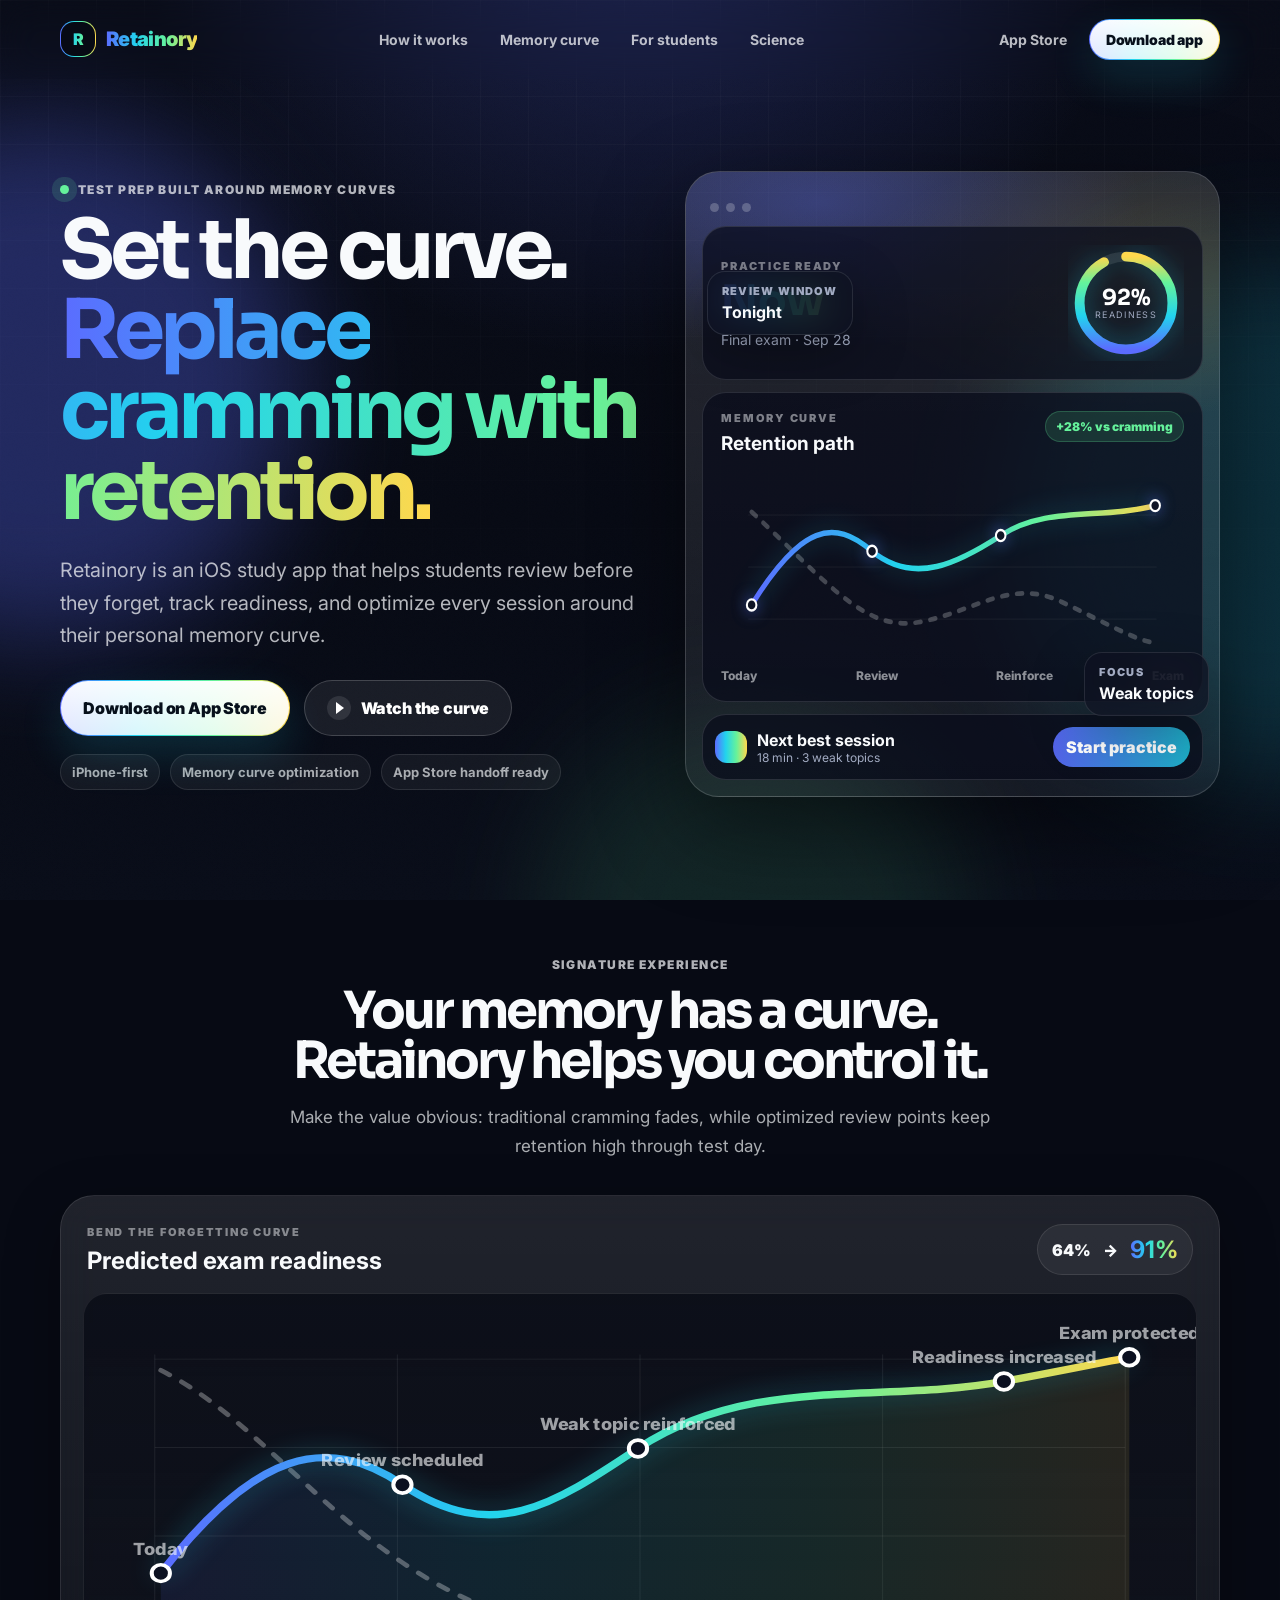
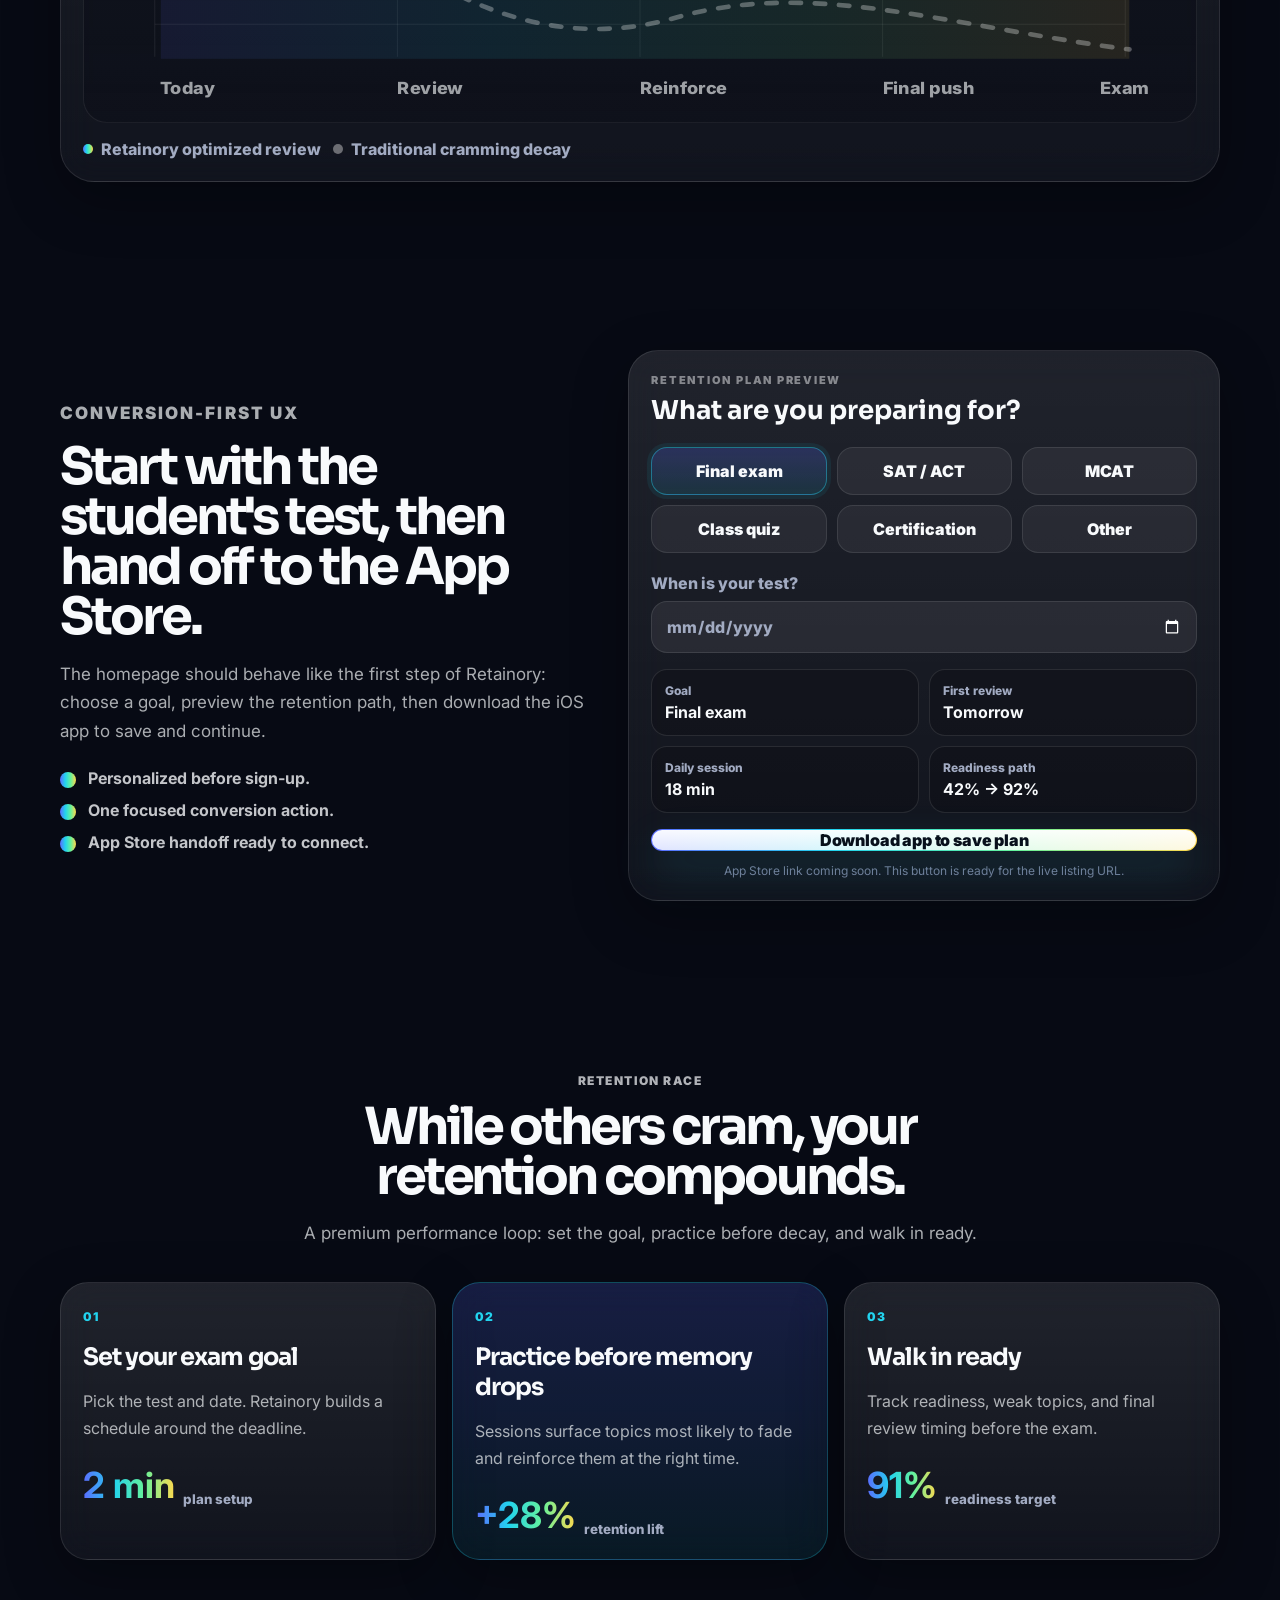
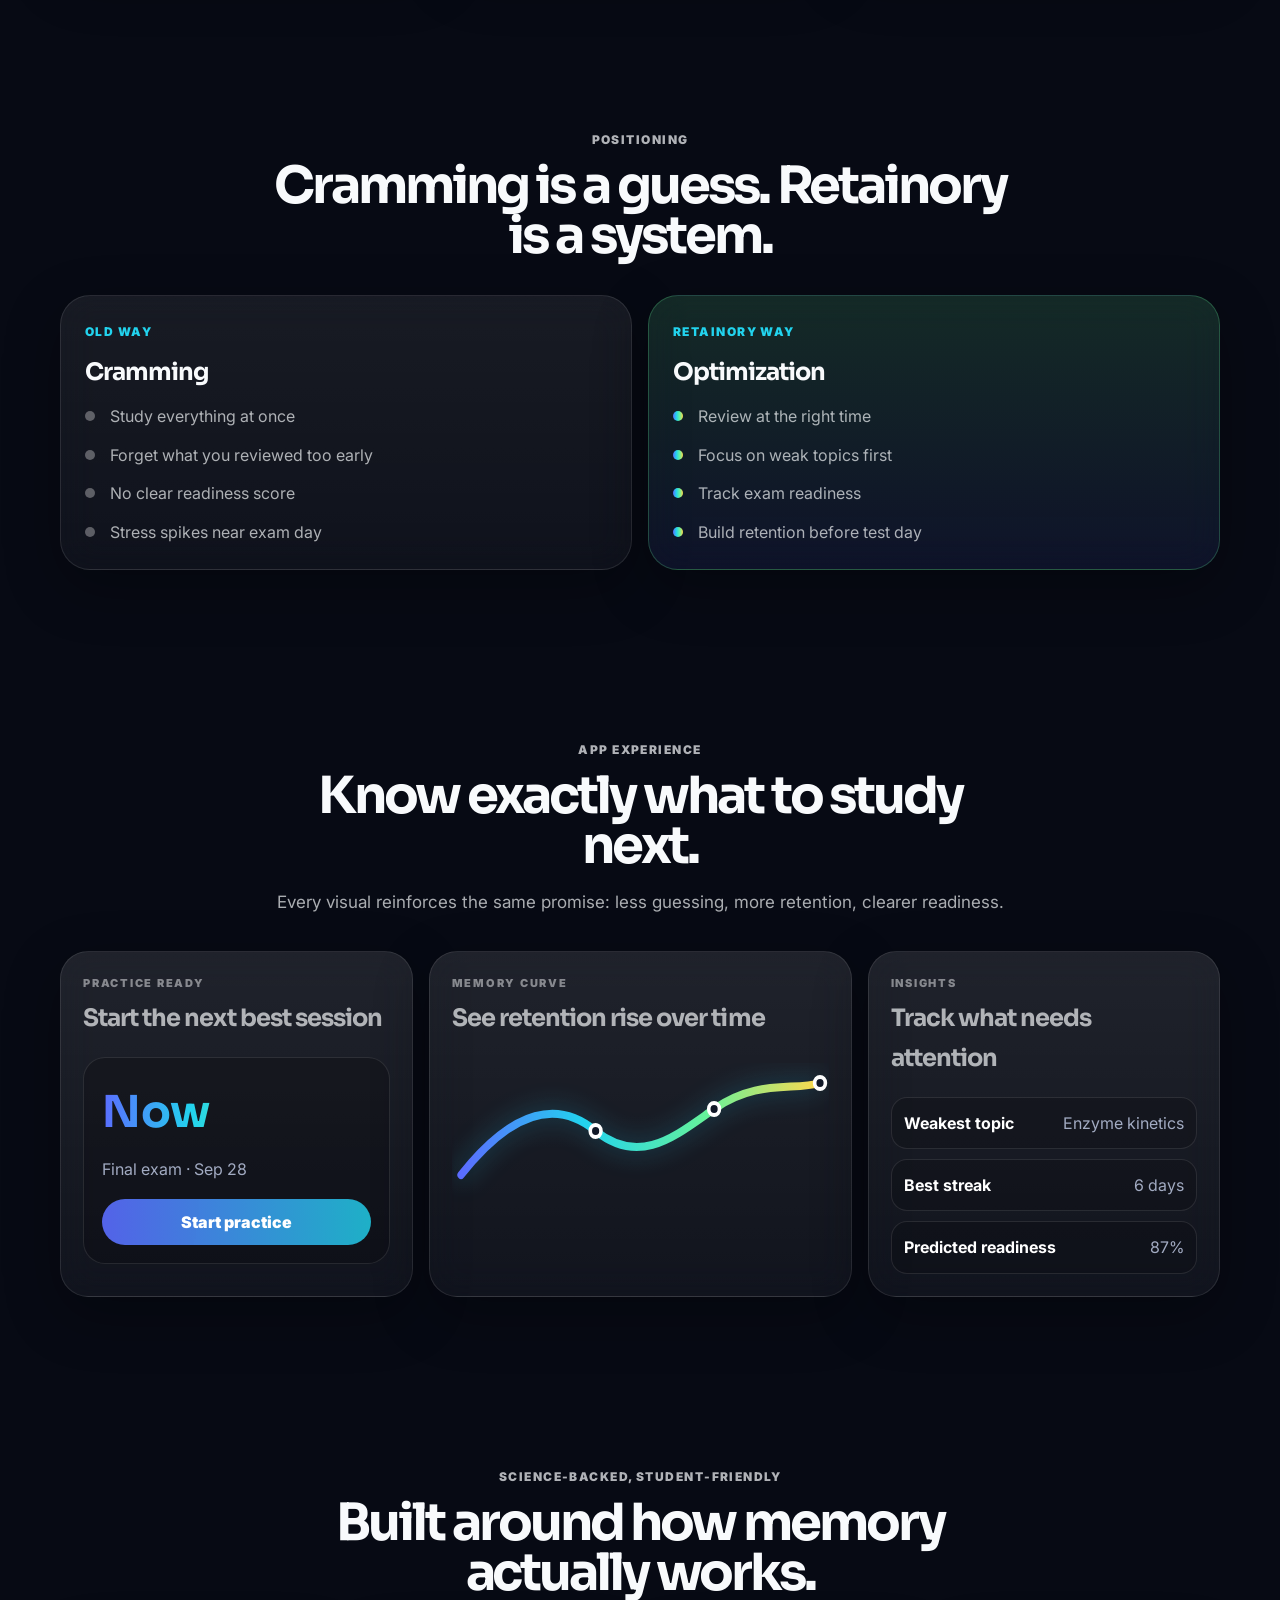
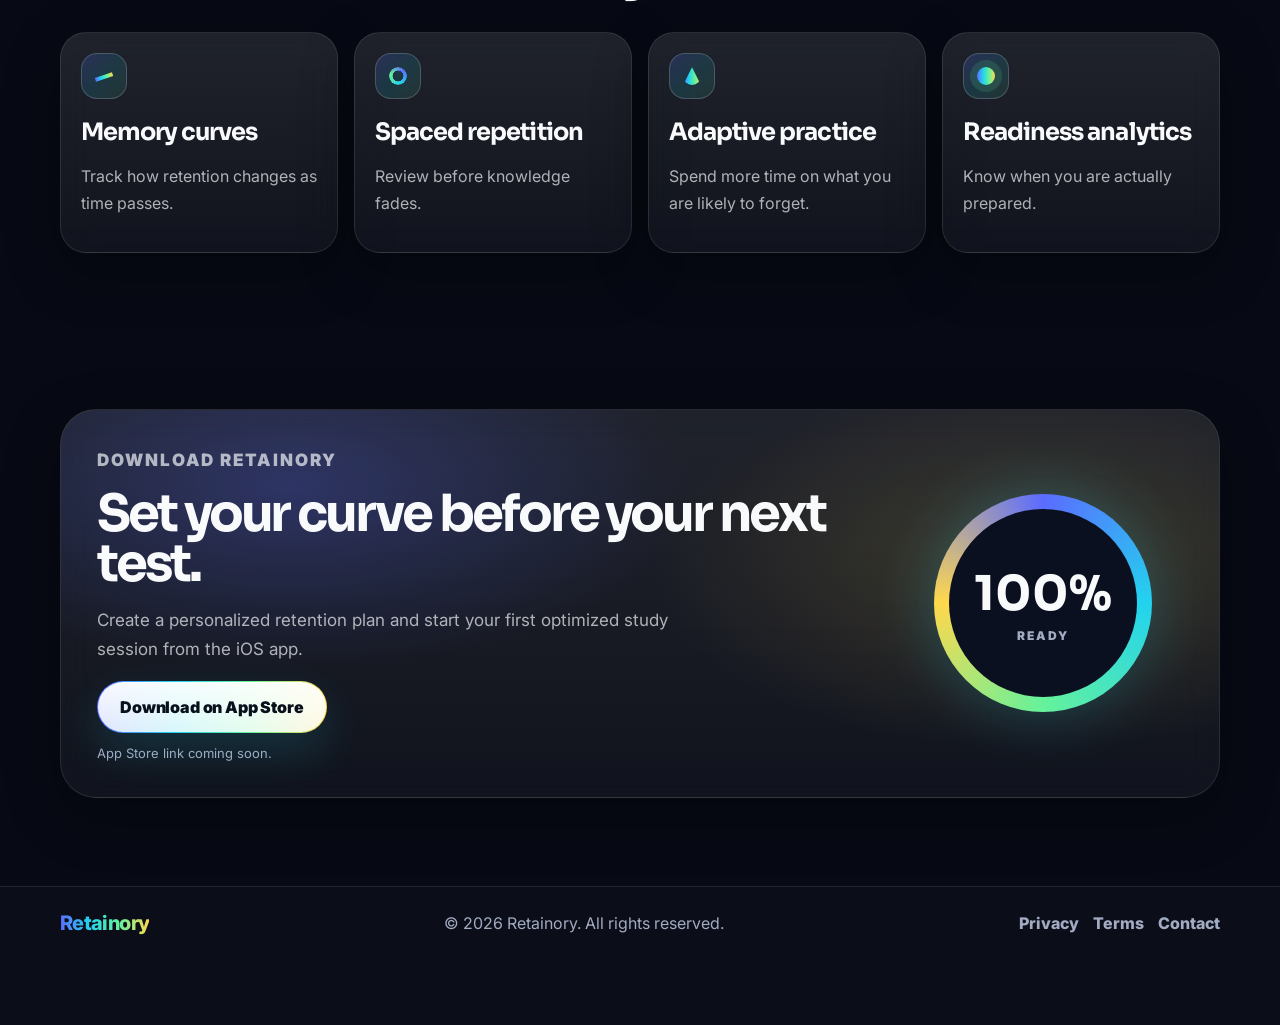
==== index.html @ 9d80f51f "Cache bust assets and polish App Store placeholder copy" ====
<!doctype html>
<html lang="en">
<head>
  <meta charset="utf-8" />
  <meta name="viewport" content="width=device-width, initial-scale=1" />
  <meta name="theme-color" content="#070A14" />
  <title>Retainory — Test Prep Built Around Memory Retention</title>
  <meta name="description" content="Retainory is an iOS study app that replaces cramming with adaptive test prep built around memory curves, retention, and readiness." />
  <link rel="preconnect" href="https://fonts.googleapis.com">
  <link rel="preconnect" href="https://fonts.gstatic.com" crossorigin>
  <link href="https://fonts.googleapis.com/css2?family=Inter:wght@400;500;600;700;800;900&family=Sora:wght@600;700;800&display=swap" rel="stylesheet">
  <link rel="icon" href="assets/favicon.png" />
  <link rel="stylesheet" href="styles.css?v=20260619-2" />
</head>
<body>
  <a class="skip-link" href="#main">Skip to content</a>
  <div class="site-bg" aria-hidden="true"><div class="site-bg__grid"></div><div class="orb orb--a"></div><div class="orb orb--b"></div><div class="orb orb--c"></div><div class="noise"></div></div>

  <header class="header" data-header>
    <div class="container header__inner">
      <a class="brand" href="#top" aria-label="Retainory home"><span class="brand__mark" aria-hidden="true">R</span><span>Retainory</span></a>
      <nav class="nav" aria-label="Primary navigation"><a href="#how">How it works</a><a href="#memory-curve">Memory curve</a><a href="#students">For students</a><a href="#science">Science</a></nav>
      <div class="header__actions"><a class="nav-store js-app-store-link" href="APP_STORE_LINK_PLACEHOLDER">App Store</a><a class="btn btn--small btn--primary js-app-store-link" href="APP_STORE_LINK_PLACEHOLDER">Download app</a><button class="nav-toggle" type="button" aria-label="Open menu" aria-expanded="false" data-nav-toggle><span></span><span></span><span></span></button></div>
    </div>
    <div class="mobile-menu" hidden data-mobile-menu><div class="container mobile-menu__inner"><a href="#how">How it works</a><a href="#memory-curve">Memory curve</a><a href="#students">For students</a><a href="#science">Science</a><a class="btn btn--primary btn--full js-app-store-link" href="APP_STORE_LINK_PLACEHOLDER">Download on App Store</a></div></div>
  </header>

  <main id="main">
    <section class="hero" id="top">
      <div class="container hero__grid">
        <div class="hero__copy reveal">
          <p class="eyebrow"><span></span> Test prep built around memory curves</p>
          <h1>Set the curve.<br><span>Replace cramming with retention.</span></h1>
          <p class="hero__subtitle">Retainory is an iOS study app that helps students review before they forget, track readiness, and optimize every session around their personal memory curve.</p>
          <div class="hero__actions"><a class="btn btn--large btn--primary js-app-store-link" href="APP_STORE_LINK_PLACEHOLDER">Download on App Store</a><a class="btn btn--large btn--secondary" href="#memory-curve"><span class="play" aria-hidden="true"></span>Watch the curve</a></div>
          <div class="hero__trust"><span>iPhone-first</span><span>Memory curve optimization</span><span>App Store handoff ready</span></div>
        </div>

        <div class="hero__visual reveal" aria-label="Retainory app dashboard preview">
          <div class="dashboard" data-tilt-card>
            <div class="dashboard__top"><span></span><span></span><span></span></div>
            <div class="practice-card">
              <div><p class="ui-label">Practice ready</p><strong>Now</strong><small>Final exam · Sep 28</small></div>
              <div class="readiness-ring" style="--score:92"><svg viewBox="0 0 120 120" aria-hidden="true"><circle class="ring-bg" cx="60" cy="60" r="48"></circle><circle class="ring-value" cx="60" cy="60" r="48"></circle></svg><div><strong>92%</strong><span>readiness</span></div></div>
            </div>
            <div class="memory-card">
              <div class="card-head"><div><p class="ui-label">Memory curve</p><strong>Retention path</strong></div><span class="metric">+28% vs cramming</span></div>
              <svg class="mini-curve" viewBox="0 0 680 260" aria-hidden="true" preserveAspectRatio="none"><defs><linearGradient id="miniGradient" x1="0" y1="0" x2="1" y2="0"><stop stop-color="#5B6CFF"/><stop offset=".36" stop-color="#22D3EE"/><stop offset=".72" stop-color="#65F29B"/><stop offset="1" stop-color="#FFD84D"/></linearGradient></defs><path class="grid-line" d="M40 66H640M40 132H640M40 198H640"></path><path class="ghost-line" d="M45 62 C155 150 210 214 290 202 C370 190 425 145 500 176 C560 200 610 226 638 228"></path><path class="active-line" d="M45 180 C118 78 166 70 222 112 C284 156 350 126 411 92 C478 54 558 72 638 54"></path><g class="curve-dots"><circle cx="45" cy="180" r="7"></circle><circle cx="222" cy="112" r="7"></circle><circle cx="411" cy="92" r="7"></circle><circle cx="638" cy="54" r="7"></circle></g></svg>
              <div class="timeline"><span>Today</span><span>Review</span><span>Reinforce</span><span>Exam</span></div>
            </div>
            <div class="dashboard__bottom"><div class="next-session"><i></i><div><strong>Next best session</strong><span>18 min · 3 weak topics</span></div></div><a class="mock-cta js-app-store-link" href="APP_STORE_LINK_PLACEHOLDER">Start practice</a></div>
          </div>
          <div class="float-stat float-stat--a"><span>Review window</span><strong>Tonight</strong></div><div class="float-stat float-stat--b"><span>Focus</span><strong>Weak topics</strong></div>
        </div>
      </div>
    </section>

    <section class="section curve-lab" id="memory-curve">
      <div class="container">
        <div class="section-heading reveal"><p class="kicker">Signature experience</p><h2>Your memory has a curve. Retainory helps you control it.</h2><p>Make the value obvious: traditional cramming fades, while optimized review points keep retention high through test day.</p></div>
        <div class="curve-stage reveal" data-curve-stage>
          <div class="curve-stage__top"><div><p class="ui-label">Bend the forgetting curve</p><strong>Predicted exam readiness</strong></div><div class="curve-score"><span>64%</span><span>→</span><strong>91%</strong></div></div>
          <svg class="curve-visual" viewBox="0 0 1100 460" role="img" aria-label="Memory curve comparison" preserveAspectRatio="none"><defs><linearGradient id="curveGradient" x1="0" y1="0" x2="1" y2="0"><stop stop-color="#5B6CFF"/><stop offset=".34" stop-color="#22D3EE"/><stop offset=".68" stop-color="#65F29B"/><stop offset="1" stop-color="#FFD84D"/></linearGradient></defs><g class="curve-grid"><path d="M70 70H1030M70 165H1030M70 260H1030M70 355H1030"></path><path d="M70 65V390M310 65V390M550 65V390M790 65V390M1030 65V390"></path></g><path class="curve-fill" d="M76 300 C170 168 240 150 315 205 C405 270 465 226 548 166 C660 86 790 118 910 94 C970 82 1015 72 1034 68 L1034 392 L76 392 Z"></path><path class="curve-line curve-line--cram" d="M76 82 C160 128 222 220 310 285 C410 360 500 374 585 348 C720 306 850 356 1034 382"></path><path class="curve-line curve-line--retainory" d="M76 300 C170 168 240 150 315 205 C405 270 465 226 548 166 C660 86 790 118 910 94 C970 82 1015 72 1034 68"></path><g class="curve-points"><g><circle cx="76" cy="300" r="9"></circle><text x="76" y="280">Today</text></g><g><circle cx="315" cy="205" r="9"></circle><text x="315" y="185">Review scheduled</text></g><g><circle cx="548" cy="166" r="9"></circle><text x="548" y="146">Weak topic reinforced</text></g><g><circle cx="910" cy="94" r="9"></circle><text x="910" y="74">Readiness increased</text></g><g><circle cx="1034" cy="68" r="9"></circle><text x="1034" y="48">Exam protected</text></g></g><g class="curve-axis"><text x="75" y="430">Today</text><text x="310" y="430">Review</text><text x="550" y="430">Reinforce</text><text x="790" y="430">Final push</text><text x="1005" y="430">Exam</text></g></svg>
          <div class="curve-legend"><span><i class="legend-dot legend-dot--active"></i> Retainory optimized review</span><span><i class="legend-dot legend-dot--muted"></i> Traditional cramming decay</span></div>
        </div>
      </div>
    </section>

    <section class="section plan-builder" id="how">
      <div class="container plan-grid">
        <div class="plan-copy reveal"><p class="kicker">Conversion-first UX</p><h2>Start with the student's test, then hand off to the App Store.</h2><p>The homepage should behave like the first step of Retainory: choose a goal, preview the retention path, then download the iOS app to save and continue.</p><ul class="check-list"><li>Personalized before sign-up.</li><li>One focused conversion action.</li><li>App Store handoff ready to connect.</li></ul></div>
        <form class="selector-card reveal" data-plan-form><div class="selector-card__header"><p class="ui-label">Retention plan preview</p><strong>What are you preparing for?</strong></div><div class="goal-grid" role="radiogroup" aria-label="Study goal"><button type="button" class="goal-chip is-active" data-goal="Final exam">Final exam</button><button type="button" class="goal-chip" data-goal="SAT / ACT">SAT / ACT</button><button type="button" class="goal-chip" data-goal="MCAT">MCAT</button><button type="button" class="goal-chip" data-goal="Class quiz">Class quiz</button><button type="button" class="goal-chip" data-goal="Certification">Certification</button><button type="button" class="goal-chip" data-goal="Other test">Other</button></div><label class="date-field" for="exam-date"><span>When is your test?</span><input id="exam-date" name="exam-date" type="date" /></label><div class="plan-output" aria-live="polite" data-plan-output></div><a class="btn btn--primary btn--full js-app-store-link" href="APP_STORE_LINK_PLACEHOLDER">Download app to save plan</a><p class="fineprint">App Store link coming soon. This button is ready for the live listing URL.</p></form>
      </div>
    </section>

    <section class="section race" id="students"><div class="container"><div class="section-heading reveal"><p class="kicker">Retention race</p><h2>While others cram, your retention compounds.</h2><p>A premium performance loop: set the goal, practice before decay, and walk in ready.</p></div><div class="race-grid"><article class="race-card reveal"><span>01</span><h3>Set your exam goal</h3><p>Pick the test and date. Retainory builds a schedule around the deadline.</p><div><strong>2 min</strong><small>plan setup</small></div></article><article class="race-card race-card--featured reveal"><span>02</span><h3>Practice before memory drops</h3><p>Sessions surface topics most likely to fade and reinforce them at the right time.</p><div><strong>+28%</strong><small>retention lift</small></div></article><article class="race-card reveal"><span>03</span><h3>Walk in ready</h3><p>Track readiness, weak topics, and final review timing before the exam.</p><div><strong>91%</strong><small>readiness target</small></div></article></div></div></section>

    <section class="section comparison"><div class="container"><div class="section-heading reveal"><p class="kicker">Positioning</p><h2>Cramming is a guess. Retainory is a system.</h2></div><div class="comparison-grid"><article class="compare-card compare-card--muted reveal"><span>Old way</span><h3>Cramming</h3><ul><li>Study everything at once</li><li>Forget what you reviewed too early</li><li>No clear readiness score</li><li>Stress spikes near exam day</li></ul></article><article class="compare-card compare-card--active reveal"><span>Retainory way</span><h3>Optimization</h3><ul><li>Review at the right time</li><li>Focus on weak topics first</li><li>Track exam readiness</li><li>Build retention before test day</li></ul></article></div></div></section>

    <section class="section product-preview"><div class="container"><div class="section-heading reveal"><p class="kicker">App experience</p><h2>Know exactly what to study next.</h2><p>Every visual reinforces the same promise: less guessing, more retention, clearer readiness.</p></div><div class="preview-grid"><article class="preview-card reveal"><p class="ui-label">Practice ready</p><h3>Start the next best session</h3><div class="preview-practice"><strong>Now</strong><span>Final exam · Sep 28</span><a class="mock-cta js-app-store-link" href="APP_STORE_LINK_PLACEHOLDER">Start practice</a></div></article><article class="preview-card preview-card--wide reveal"><p class="ui-label">Memory curve</p><h3>See retention rise over time</h3><svg class="preview-sparkline" viewBox="0 0 420 150" aria-hidden="true" preserveAspectRatio="none"><path d="M10 112 C70 44 120 38 160 68 C210 104 250 72 292 46 C340 16 380 28 410 20"></path><circle cx="160" cy="68" r="6"></circle><circle cx="292" cy="46" r="6"></circle><circle cx="410" cy="20" r="6"></circle></svg></article><article class="preview-card reveal"><p class="ui-label">Insights</p><h3>Track what needs attention</h3><div class="insight-list"><span><b>Weakest topic</b> Enzyme kinetics</span><span><b>Best streak</b> 6 days</span><span><b>Predicted readiness</b> 87%</span></div></article></div></div></section>

    <section class="section science" id="science"><div class="container"><div class="section-heading reveal"><p class="kicker">Science-backed, student-friendly</p><h2>Built around how memory actually works.</h2></div><div class="science-grid"><article class="science-card reveal"><i class="science-icon science-icon--curve"></i><h3>Memory curves</h3><p>Track how retention changes as time passes.</p></article><article class="science-card reveal"><i class="science-icon science-icon--repeat"></i><h3>Spaced repetition</h3><p>Review before knowledge fades.</p></article><article class="science-card reveal"><i class="science-icon science-icon--adaptive"></i><h3>Adaptive practice</h3><p>Spend more time on what you are likely to forget.</p></article><article class="science-card reveal"><i class="science-icon science-icon--ready"></i><h3>Readiness analytics</h3><p>Know when you are actually prepared.</p></article></div></div></section>

    <section class="final-cta" id="download"><div class="container"><div class="final-panel reveal"><div><p class="kicker">Download Retainory</p><h2>Set your curve before your next test.</h2><p>Create a personalized retention plan and start your first optimized study session from the iOS app.</p><a class="btn btn--large btn--primary js-app-store-link" href="APP_STORE_LINK_PLACEHOLDER">Download on App Store</a><span class="final-note">App Store link coming soon.</span></div><div class="cta-visual" aria-hidden="true"><div class="cta-ring"></div><div class="cta-score"><strong>100%</strong><span>ready</span></div></div></div></div></section>
  </main>

  <footer class="footer"><div class="container footer__inner"><a class="brand brand--footer" href="#top"><span>Retainory</span></a><span>© <span id="year"></span> Retainory. All rights reserved.</span><div><a href="#privacy">Privacy</a><a href="#terms">Terms</a><a href="#contact">Contact</a></div></div></footer>
  <div class="mobile-sticky-cta" data-mobile-sticky><a class="btn btn--primary btn--full js-app-store-link" href="APP_STORE_LINK_PLACEHOLDER">Download app</a></div>
  <script src="script.js?v=20260619-2" defer></script>
</body>
</html>
---- styles.css ----
:root {
  color-scheme: dark;
  --bg: #070a14;
  --surface: #0d1222;
  --surface-2: #151b2f;
  --surface-3: #1d253b;
  --text: #f8fafc;
  --muted: #a2abc2;
  --muted-2: #737c96;
  --line: rgba(255, 255, 255, 0.1);
  --line-strong: rgba(255, 255, 255, 0.18);
  --blue: #5b6cff;
  --cyan: #22d3ee;
  --green: #65f29b;
  --yellow: #ffd84d;
  --gradient: linear-gradient(90deg, var(--blue), var(--cyan), var(--green), var(--yellow));
  --soft-gradient: linear-gradient(135deg, rgba(91, 108, 255, 0.22), rgba(34, 211, 238, 0.14), rgba(101, 242, 155, 0.1));
  --shadow: 0 30px 90px rgba(0, 0, 0, 0.44);
  --shadow-soft: 0 18px 56px rgba(0, 0, 0, 0.3);
  --radius-xl: 34px;
  --radius-lg: 26px;
  --radius-md: 18px;
  --container: 1160px;
  --ease: cubic-bezier(0.2, 0.8, 0.2, 1);
}

* { box-sizing: border-box; }
html { scroll-behavior: smooth; }
body {
  margin: 0;
  overflow-x: hidden;
  font-family: Inter, system-ui, -apple-system, BlinkMacSystemFont, "Segoe UI", sans-serif;
  background: var(--bg);
  color: var(--text);
}
body.no-scroll { overflow: hidden; }
a { color: inherit; text-decoration: none; }
button, input { font: inherit; color: inherit; }
button { cursor: pointer; }
svg { display: block; }
.container { width: min(var(--container), calc(100% - 44px)); margin-inline: auto; }

.skip-link {
  position: absolute;
  z-index: 1000;
  left: 16px;
  top: 12px;
  transform: translateY(-140%);
  padding: 10px 14px;
  border-radius: 999px;
  background: var(--text);
  color: var(--bg);
  font-weight: 800;
}
.skip-link:focus { transform: translateY(0); }

.site-bg {
  position: fixed;
  inset: 0;
  z-index: -1;
  overflow: hidden;
  background: radial-gradient(circle at 50% -18%, rgba(91, 108, 255, 0.28), transparent 42%), linear-gradient(180deg, #090c18 0%, #070a14 58%, #090d19 100%);
}
.site-bg__grid {
  position: absolute;
  inset: 0;
  background-image: linear-gradient(rgba(255,255,255,.035) 1px, transparent 1px), linear-gradient(90deg, rgba(255,255,255,.035) 1px, transparent 1px);
  background-size: 48px 48px;
  mask-image: linear-gradient(to bottom, rgba(0,0,0,.8), transparent 78%);
}
.orb { position: absolute; border-radius: 999px; filter: blur(56px); opacity: .58; }
.orb--a { width: 520px; height: 520px; left: -220px; top: 120px; background: rgba(91,108,255,.55); animation: floatA 16s var(--ease) infinite; }
.orb--b { width: 520px; height: 520px; right: -250px; top: 260px; background: rgba(34,211,238,.3); animation: floatB 18s var(--ease) infinite; }
.orb--c { width: 430px; height: 430px; left: 42%; bottom: -240px; background: rgba(101,242,155,.18); animation: floatC 20s var(--ease) infinite; }
.noise { position: absolute; inset: 0; opacity: .055; mix-blend-mode: overlay; background-image: url("data:image/svg+xml,%3Csvg xmlns='http://www.w3.org/2000/svg' width='160' height='160'%3E%3Cfilter id='n'%3E%3CfeTurbulence type='fractalNoise' baseFrequency='.9' numOctaves='3' stitchTiles='stitch'/%3E%3C/filter%3E%3Crect width='160' height='160' filter='url(%23n)' opacity='.45'/%3E%3C/svg%3E"); }
@keyframes floatA { 50% { transform: translate(34px, -28px) scale(1.05); } }
@keyframes floatB { 50% { transform: translate(-34px, 24px) scale(.98); } }
@keyframes floatC { 50% { transform: translateY(-40px) scale(1.08); } }

.header {
  position: sticky;
  top: 0;
  z-index: 50;
  border-bottom: 1px solid transparent;
  backdrop-filter: blur(18px);
  transition: background .25s var(--ease), border-color .25s var(--ease);
}
.header.is-scrolled { background: rgba(7,10,20,.78); border-color: var(--line); }
.header__inner { height: 78px; display: flex; align-items: center; justify-content: space-between; gap: 18px; }
.brand { display: inline-flex; align-items: center; gap: 10px; font-weight: 900; letter-spacing: -.04em; }
.brand__mark { position: relative; display: grid; place-items: center; width: 36px; height: 36px; border-radius: 14px; border: 1px solid transparent; background: linear-gradient(var(--bg), var(--bg)) padding-box, var(--gradient) border-box; color: transparent; }
.brand__mark::after { content: "R"; position: absolute; inset: 0; display: grid; place-items: center; background: var(--gradient); -webkit-background-clip: text; background-clip: text; color: transparent; }
.brand span:last-child { font-size: 20px; background: var(--gradient); -webkit-background-clip: text; background-clip: text; color: transparent; }
.nav { display: flex; align-items: center; gap: 8px; }
.nav a, .nav-store { padding: 10px 12px; border-radius: 999px; color: rgba(248,250,252,.74); font-size: 14px; font-weight: 700; transition: .2s var(--ease); }
.nav a:hover, .nav-store:hover { background: rgba(255,255,255,.08); color: #fff; transform: translateY(-1px); }
.header__actions { display: flex; align-items: center; gap: 10px; }
.nav-toggle { display: none; width: 44px; height: 44px; border: 1px solid var(--line); border-radius: 16px; background: rgba(255,255,255,.06); }
.nav-toggle span { display: block; width: 18px; height: 2px; margin: 4px auto; border-radius: 999px; background: #fff; }
.mobile-menu { border-top: 1px solid var(--line); border-bottom: 1px solid var(--line); background: rgba(7,10,20,.94); backdrop-filter: blur(18px); }
.mobile-menu__inner { padding: 14px 0 18px; display: grid; gap: 10px; }
.mobile-menu a { padding: 13px 14px; border: 1px solid var(--line); border-radius: 16px; background: rgba(255,255,255,.06); font-weight: 800; }

.btn { position: relative; display: inline-flex; align-items: center; justify-content: center; gap: 10px; overflow: hidden; border-radius: 999px; border: 1px solid var(--line); font-weight: 900; letter-spacing: -.01em; white-space: nowrap; transition: transform .24s var(--ease), box-shadow .24s var(--ease), border-color .24s var(--ease); }
.btn--small { padding: 11px 16px; font-size: 14px; }
.btn--large { padding: 15px 22px; font-size: 16px; }
.btn--full { width: 100%; }
.btn--primary { border: 1px solid transparent; background: linear-gradient(180deg, rgba(255,255,255,.96), rgba(255,255,255,.82)) padding-box, var(--gradient) border-box; color: #07101b; box-shadow: 0 18px 44px rgba(34,211,238,.16); }
.btn--secondary { border-color: var(--line-strong); background: rgba(255,255,255,.07); color: #fff; }
.btn:hover { transform: translateY(-2px); box-shadow: 0 24px 58px rgba(0,0,0,.34); }
.btn:active { transform: translateY(0) scale(.99); }
.btn__glow { position: absolute; inset: 0; pointer-events: none; }
.btn__glow::before { content: ""; position: absolute; top: -30%; left: -55%; width: 50%; height: 160%; background: linear-gradient(90deg, transparent, rgba(255,255,255,.62), transparent); transform: skewX(-18deg); }
.btn--primary:hover .btn__glow::before { animation: shine 1.1s var(--ease) both; }
@keyframes shine { to { left: 125%; } }
.play { position: relative; width: 24px; height: 24px; border-radius: 999px; background: rgba(255,255,255,.1); }
.play::after { content: ""; position: absolute; left: 9px; top: 6px; border-left: 8px solid #fff; border-top: 6px solid transparent; border-bottom: 6px solid transparent; }

.hero { padding: 92px 0 72px; }
.hero__grid { display: grid; grid-template-columns: minmax(0, 1fr) minmax(460px, .92fr); gap: 44px; align-items: center; }
.eyebrow, .kicker { margin: 0 0 14px; display: inline-flex; align-items: center; gap: 9px; text-transform: uppercase; letter-spacing: .12em; font-size: 12px; font-weight: 900; color: rgba(248,250,252,.7); }
.eyebrow span { width: 9px; height: 9px; border-radius: 99px; background: var(--green); box-shadow: 0 0 0 8px rgba(101,242,155,.14); }
.hero h1, .section-heading h2, .plan-copy h2, .final-panel h2 { margin: 0; font-family: Sora, Inter, sans-serif; letter-spacing: -.06em; line-height: .98; }
.hero h1 { max-width: 900px; font-size: clamp(46px, 6.4vw, 86px); }
.hero h1 span { background: var(--gradient); -webkit-background-clip: text; background-clip: text; color: transparent; }
.hero__subtitle { max-width: 640px; margin: 22px 0 28px; color: rgba(248,250,252,.72); font-size: clamp(17px,1.55vw,21px); line-height: 1.65; }
.hero__actions { display: flex; gap: 14px; flex-wrap: wrap; }
.hero__trust { display: flex; flex-wrap: wrap; gap: 10px; margin-top: 18px; }
.hero__trust span { padding: 9px 11px; border: 1px solid var(--line); border-radius: 999px; background: rgba(255,255,255,.05); color: rgba(248,250,252,.66); font-size: 13px; font-weight: 700; }
.hero__visual { position: relative; min-height: 560px; display: flex; align-items: center; justify-content: center; perspective: 1200px; }
.dashboard { position: relative; overflow: hidden; width: min(100%, 560px); padding: 16px; border: 1px solid rgba(255,255,255,.16); border-radius: 34px; background: linear-gradient(180deg, rgba(255,255,255,.12), rgba(255,255,255,.055)); box-shadow: var(--shadow); backdrop-filter: blur(20px); animation: dashboardFloat 7s var(--ease) infinite; }
.dashboard::before { content: ""; position: absolute; inset: -1px; background: radial-gradient(520px 240px at 25% 5%, rgba(91,108,255,.3), transparent 62%), radial-gradient(520px 240px at 84% 18%, rgba(255,216,77,.14), transparent 56%); pointer-events: none; }
@keyframes dashboardFloat { 50% { transform: translateY(-10px) rotateX(1deg) rotateY(-1deg); } }
.dashboard__top { position: relative; height: 38px; display: flex; align-items: center; gap: 7px; padding: 0 8px; }
.dashboard__top span { width: 9px; height: 9px; border-radius: 99px; background: rgba(255,255,255,.22); }
.practice-card, .memory-card, .dashboard__bottom { position: relative; z-index: 1; border: 1px solid rgba(255,255,255,.12); border-radius: 24px; background: rgba(9,12,27,.72); }
.practice-card { display: flex; align-items: center; justify-content: space-between; gap: 18px; padding: 18px; margin-bottom: 12px; }
.ui-label { margin: 0 0 7px; color: rgba(248,250,252,.48); text-transform: uppercase; letter-spacing: .16em; font-size: 11px; font-weight: 900; }
.practice-card strong { display: block; font-family: Sora, Inter, sans-serif; font-size: 42px; line-height: 1; background: var(--gradient); -webkit-background-clip: text; background-clip: text; color: transparent; }
.practice-card small { display: block; margin-top: 9px; color: var(--muted); font-size: 14px; }
.readiness-ring { --circ: 301.59; position: relative; width: 116px; height: 116px; display: grid; place-items: center; flex: 0 0 auto; }
.readiness-ring svg { position: absolute; inset: 0; transform: rotate(-90deg); }
.ring-bg, .ring-value { fill: none; stroke-width: 10; }
.ring-bg { stroke: rgba(255,255,255,.1); }
.ring-value { stroke: url(#miniGradient); stroke-linecap: round; stroke-dasharray: var(--circ); stroke-dashoffset: calc(var(--circ) - (var(--circ) * var(--score) / 100)); filter: drop-shadow(0 0 12px rgba(34,211,238,.38)); }
.readiness-ring div { position: relative; text-align: center; }
.readiness-ring div strong { font-size: 22px; color: #fff; background: none; -webkit-text-fill-color: #fff; }
.readiness-ring div span { display: block; text-transform: uppercase; letter-spacing: .15em; font-size: 9px; color: var(--muted); }
.memory-card { padding: 18px; }
.card-head { display: flex; align-items: flex-start; justify-content: space-between; gap: 12px; }
.card-head strong { font-size: 19px; }
.metric { padding: 7px 10px; border: 1px solid rgba(101,242,155,.22); border-radius: 999px; background: rgba(101,242,155,.13); color: var(--green); font-size: 12px; font-weight: 900; }
.mini-curve { width: 100%; height: 205px; margin-top: 8px; }
.grid-line { stroke: rgba(255,255,255,.08); stroke-width: 1; }
.ghost-line { fill: none; stroke: rgba(255,255,255,.23); stroke-width: 6; stroke-linecap: round; stroke-dasharray: 8 14; }
.active-line { fill: none; stroke: url(#miniGradient); stroke-width: 7; stroke-linecap: round; filter: drop-shadow(0 0 16px rgba(34,211,238,.34)); stroke-dasharray: 900; stroke-dashoffset: 900; animation: drawLine 2.2s .4s var(--ease) forwards; }
.curve-dots circle { fill: #101526; stroke: #fff; stroke-width: 3; filter: drop-shadow(0 0 10px rgba(91,108,255,.56)); }
.timeline { display: flex; justify-content: space-between; color: rgba(248,250,252,.55); font-size: 12px; font-weight: 800; }
.dashboard__bottom { margin-top: 12px; padding: 12px; display: flex; align-items: center; justify-content: space-between; gap: 12px; }
.next-session { display: flex; align-items: center; gap: 10px; }
.next-session i { width: 32px; height: 32px; border-radius: 12px; background: var(--gradient); }
.next-session strong, .next-session span { display: block; }
.next-session span { font-size: 12px; color: var(--muted); }
.mock-cta { display: inline-flex; align-items: center; justify-content: center; padding: 10px 13px; border-radius: 999px; background: linear-gradient(90deg, rgba(91,108,255,.9), rgba(34,211,238,.82)); color: #fff; font-weight: 900; }
.float-stat { position: absolute; z-index: 3; padding: 12px 14px; border: 1px solid var(--line); border-radius: 18px; background: rgba(15,18,34,.72); backdrop-filter: blur(18px); box-shadow: var(--shadow-soft); }
.float-stat span, .float-stat strong { display: block; }
.float-stat span { color: var(--muted); text-transform: uppercase; letter-spacing: .12em; font-size: 11px; font-weight: 900; }
.float-stat strong { margin-top: 4px; }
.float-stat--a { left: 4%; top: 16%; }
.float-stat--b { right: 2%; bottom: 13%; }

.section { padding: 84px 0; }
.section-heading { max-width: 760px; margin: 0 auto 34px; text-align: center; }
.section-heading h2, .plan-copy h2, .final-panel h2 { font-size: clamp(34px, 4vw, 58px); }
.section-heading p:not(.kicker), .plan-copy p, .final-panel p { color: rgba(248,250,252,.68); line-height: 1.7; font-size: 17px; }
.curve-stage, .selector-card, .race-card, .compare-card, .preview-card, .science-card, .final-panel { border: 1px solid var(--line); background: linear-gradient(180deg, rgba(255,255,255,.1), rgba(255,255,255,.045)); box-shadow: var(--shadow-soft); backdrop-filter: blur(18px); }
.curve-stage { position: relative; overflow: hidden; padding: 22px; border-radius: 34px; }
.curve-stage__top { display: flex; justify-content: space-between; align-items: center; gap: 18px; padding: 6px 4px 18px; }
.curve-stage__top strong { font-size: 24px; }
.curve-score { display: flex; align-items: center; gap: 12px; padding: 10px 14px; border: 1px solid var(--line); border-radius: 999px; background: rgba(255,255,255,.06); font-weight: 900; }
.curve-score strong { background: var(--gradient); -webkit-background-clip: text; background-clip: text; color: transparent; }
.curve-visual { width: 100%; height: 430px; border: 1px solid rgba(255,255,255,.08); border-radius: 24px; background: linear-gradient(180deg, rgba(7,10,20,.74), rgba(7,10,20,.36)); }
.curve-grid path { stroke: rgba(255,255,255,.075); stroke-width: 1; }
.curve-fill { fill: url(#curveGradient); opacity: .1; }
.curve-line { fill: none; stroke-linecap: round; stroke-linejoin: round; }
.curve-line--cram { stroke: rgba(255,255,255,.3); stroke-width: 5; stroke-dasharray: 10 14; }
.curve-line--retainory { stroke: url(#curveGradient); stroke-width: 8; filter: drop-shadow(0 0 14px rgba(34,211,238,.4)); stroke-dasharray: 1500; stroke-dashoffset: 1500; }
.curve-stage.is-visible .curve-line--retainory { animation: drawLine 2.4s .25s var(--ease) forwards; }
.curve-points g { opacity: 0; transform-box: fill-box; transform-origin: center; }
.curve-stage.is-visible .curve-points g { animation: popPoint .55s var(--ease) forwards; }
.curve-points g:nth-child(1) { animation-delay: .25s; }
.curve-points g:nth-child(2) { animation-delay: .65s; }
.curve-points g:nth-child(3) { animation-delay: 1s; }
.curve-points g:nth-child(4) { animation-delay: 1.35s; }
.curve-points g:nth-child(5) { animation-delay: 1.7s; }
.curve-points circle { fill: #0b1020; stroke: #fff; stroke-width: 4; }
.curve-points text, .curve-axis text { fill: rgba(248,250,252,.62); font-size: 18px; font-weight: 800; }
.curve-points text { text-anchor: middle; }
.curve-legend { display: flex; flex-wrap: wrap; gap: 12px; margin-top: 16px; }
.curve-legend span { display: inline-flex; align-items: center; gap: 8px; color: var(--muted); font-weight: 800; }
.legend-dot { width: 10px; height: 10px; border-radius: 99px; }
.legend-dot--active { background: var(--gradient); }
.legend-dot--muted { background: rgba(255,255,255,.38); }
@keyframes drawLine { to { stroke-dashoffset: 0; } }
@keyframes popPoint { from { opacity: 0; transform: scale(.55); } to { opacity: 1; transform: scale(1); } }

.plan-grid { display: grid; grid-template-columns: minmax(0,.9fr) minmax(420px,1fr); gap: 36px; align-items: center; }
.check-list { list-style: none; padding: 0; margin: 22px 0 0; display: grid; gap: 12px; }
.check-list li { position: relative; padding-left: 28px; color: rgba(248,250,252,.78); font-weight: 700; }
.check-list li::before { content: ""; position: absolute; left: 0; top: 4px; width: 16px; height: 16px; border-radius: 99px; background: var(--gradient); }
.selector-card { padding: 22px; border-radius: 30px; }
.selector-card__header strong { font-family: Sora, Inter, sans-serif; font-size: 26px; }
.goal-grid { display: grid; grid-template-columns: repeat(3,1fr); gap: 10px; margin: 20px 0; }
.goal-chip { min-height: 48px; padding: 10px; border: 1px solid var(--line); border-radius: 16px; background: rgba(255,255,255,.06); font-weight: 900; transition: .2s var(--ease); }
.goal-chip:hover { transform: translateY(-1px); border-color: var(--line-strong); }
.goal-chip.is-active { border-color: rgba(34,211,238,.42); background: linear-gradient(180deg, rgba(91,108,255,.24), rgba(34,211,238,.12)); box-shadow: 0 0 0 4px rgba(34,211,238,.08); }
.date-field { display: grid; gap: 8px; color: var(--muted); font-weight: 800; }
.date-field input { height: 52px; padding: 0 14px; border: 1px solid var(--line); border-radius: 16px; background: rgba(255,255,255,.07); }
.plan-output { display: grid; grid-template-columns: repeat(2,1fr); gap: 10px; margin: 16px 0; }
.plan-output div { padding: 13px; border: 1px solid var(--line); border-radius: 16px; background: rgba(0,0,0,.18); }
.plan-output span, .plan-output strong { display: block; }
.plan-output span { color: var(--muted); font-size: 12px; font-weight: 800; }
.plan-output strong { margin-top: 4px; }
.fineprint { margin: 12px 0 0; color: var(--muted-2); font-size: 12px; text-align: center; }
.race-grid, .comparison-grid, .preview-grid, .science-grid { display: grid; gap: 16px; }
.race-grid { grid-template-columns: repeat(3,1fr); }
.race-card { position: relative; overflow: hidden; padding: 22px; border-radius: 28px; }
.race-card--featured { border-color: rgba(34,211,238,.28); background: linear-gradient(180deg, rgba(91,108,255,.2), rgba(34,211,238,.08)); }
.race-card > span, .compare-card > span { display: inline-flex; margin-bottom: 18px; color: var(--cyan); text-transform: uppercase; letter-spacing: .12em; font-size: 12px; font-weight: 900; }
.race-card h3, .compare-card h3, .preview-card h3, .science-card h3 { margin: 0 0 10px; font-family: Sora, Inter, sans-serif; letter-spacing: -.04em; font-size: 24px; }
.race-card p, .compare-card li, .science-card p { color: rgba(248,250,252,.68); line-height: 1.65; }
.race-card div:last-child { margin-top: 22px; display: flex; align-items: end; gap: 8px; }
.race-card div strong { font-size: 36px; background: var(--gradient); -webkit-background-clip: text; background-clip: text; color: transparent; }
.race-card div small { color: var(--muted); font-weight: 800; }
.comparison-grid { grid-template-columns: 1fr 1fr; }
.compare-card { padding: 24px; border-radius: 30px; }
.compare-card--muted { opacity: .76; background: linear-gradient(180deg, rgba(255,255,255,.07), rgba(255,255,255,.035)); }
.compare-card--active { border-color: rgba(101,242,155,.24); background: linear-gradient(180deg, rgba(101,242,155,.14), rgba(91,108,255,.09)); }
.compare-card ul { list-style: none; display: grid; gap: 12px; margin: 16px 0 0; padding: 0; }
.compare-card li { position: relative; padding-left: 25px; }
.compare-card li::before { content: ""; position: absolute; left: 0; top: 8px; width: 10px; height: 10px; border-radius: 99px; background: rgba(255,255,255,.32); }
.compare-card--active li::before { background: var(--gradient); }
.preview-grid { grid-template-columns: 1fr 1.2fr 1fr; }
.preview-card { min-height: 260px; overflow: hidden; padding: 22px; border-radius: 28px; color: rgba(248,250,252,.68); line-height: 1.65; }
.preview-practice { display: grid; gap: 7px; margin-top: 18px; padding: 18px; border: 1px solid var(--line); border-radius: 22px; background: rgba(0,0,0,.2); }
.preview-practice strong { font-family: Sora, Inter, sans-serif; font-size: 44px; background: var(--gradient); -webkit-background-clip: text; background-clip: text; color: transparent; }
.preview-practice span { color: var(--muted); }
.preview-practice .mock-cta { margin-top: 10px; }
.preview-sparkline { width: 100%; height: 150px; margin-top: 24px; }
.preview-sparkline path { fill: none; stroke: url(#curveGradient); stroke-width: 8; stroke-linecap: round; filter: drop-shadow(0 0 13px rgba(34,211,238,.36)); }
.preview-sparkline circle { fill: #111827; stroke: #fff; stroke-width: 4; }
.insight-list { display: grid; gap: 10px; margin-top: 18px; }
.insight-list span { display: flex; justify-content: space-between; gap: 10px; padding: 12px; border: 1px solid var(--line); border-radius: 16px; background: rgba(0,0,0,.16); color: var(--muted); }
.insight-list b { color: #fff; }
.science-grid { grid-template-columns: repeat(4,1fr); }
.science-card { padding: 20px; border-radius: 26px; }
.science-icon { position: relative; display: block; width: 46px; height: 46px; margin-bottom: 18px; border: 1px solid rgba(255,255,255,.18); border-radius: 16px; background: var(--soft-gradient); }
.science-icon::after { content: ""; position: absolute; inset: 13px; border-radius: 999px; background: var(--gradient); }
.science-icon--curve::after { top: 21px; height: 4px; border-radius: 0; transform: rotate(-18deg); }
.science-icon--repeat::after { background: conic-gradient(from 40deg, var(--blue), var(--cyan), var(--green), var(--blue)); mask: radial-gradient(circle, transparent 42%, #000 44%); }
.science-icon--adaptive::after { clip-path: polygon(50% 0,100% 100%,0 100%); }
.science-icon--ready::after { box-shadow: 0 0 0 7px rgba(101,242,155,.13); }
.final-cta { padding: 72px 0 88px; }
.final-panel { position: relative; overflow: hidden; display: grid; grid-template-columns: minmax(0,1fr) 280px; align-items: center; gap: 24px; padding: 36px; border-radius: 36px; }
.final-panel::before { content: ""; position: absolute; inset: -1px; background: radial-gradient(620px 280px at 20% 20%, rgba(91,108,255,.28), transparent 65%), radial-gradient(620px 300px at 84% 40%, rgba(255,216,77,.16), transparent 62%); pointer-events: none; }
.final-panel > * { position: relative; }
.final-panel p:not(.kicker) { max-width: 620px; }
.final-note { display: block; margin-top: 12px; color: var(--muted); font-size: 13px; }
.cta-visual { height: 250px; display: grid; place-items: center; }
.cta-ring { position: absolute; width: 218px; height: 218px; border-radius: 50%; background: conic-gradient(var(--blue), var(--cyan), var(--green), var(--yellow), var(--blue)); filter: drop-shadow(0 0 30px rgba(34,211,238,.24)); animation: spin 8s linear infinite; }
.cta-ring::after { content: ""; position: absolute; inset: 15px; border-radius: 50%; background: #0b1020; }
.cta-score { position: relative; text-align: center; }
.cta-score strong { display: block; font-family: Sora, Inter, sans-serif; font-size: 48px; }
.cta-score span { color: var(--muted); text-transform: uppercase; letter-spacing: .18em; font-size: 12px; font-weight: 900; }
@keyframes spin { to { transform: rotate(360deg); } }
.footer { padding: 24px 0 90px; border-top: 1px solid var(--line); background: rgba(255,255,255,.02); color: var(--muted); }
.footer__inner { display: flex; align-items: center; justify-content: space-between; gap: 14px; flex-wrap: wrap; }
.footer a { font-weight: 800; }
.footer__inner > div { display: flex; gap: 14px; }
.mobile-sticky-cta { position: fixed; z-index: 49; left: 14px; right: 14px; bottom: 14px; display: none; padding: 10px; border: 1px solid var(--line); border-radius: 24px; background: rgba(7,10,20,.78); backdrop-filter: blur(18px); box-shadow: 0 18px 48px rgba(0,0,0,.38); }

.reveal { opacity: 1; transform: none; filter: none; }
.js .reveal { opacity: 0; transform: translateY(16px); filter: blur(8px); transition: opacity .7s var(--ease), transform .7s var(--ease), filter .7s var(--ease); }
.js .reveal.is-visible, .js .is-visible.reveal { opacity: 1; transform: translateY(0); filter: blur(0); }

@media (max-width: 1040px) {
  .nav { display: none; }
  .nav-toggle { display: inline-grid; place-items: center; }
  .nav-toggle span { grid-area: 1 / 1; }
  .hero__grid, .plan-grid, .final-panel { grid-template-columns: 1fr; }
  .hero { padding-top: 64px; }
  .hero__visual { min-height: 520px; }
  .science-grid, .preview-grid { grid-template-columns: repeat(2,1fr); }
  .race-grid { grid-template-columns: 1fr; }
  .cta-visual { height: 210px; }
}
@media (max-width: 720px) {
  .container { width: min(100% - 28px, var(--container)); }
  .header__inner { height: 70px; }
  .nav-store { display: none; }
  .brand span:last-child { font-size: 18px; }
  .hero { padding: 42px 0 48px; }
  .hero__grid { gap: 24px; }
  .hero__visual { min-height: auto; }
  .hero__actions .btn { width: 100%; }
  .dashboard { padding: 12px; border-radius: 26px; }
  .practice-card { align-items: flex-start; }
  .readiness-ring { width: 94px; height: 94px; }
  .memory-card { padding: 14px; }
  .mini-curve { height: 150px; }
  .float-stat { display: none; }
  .section { padding: 58px 0; }
  .curve-stage { padding: 14px; border-radius: 26px; }
  .curve-stage__top { align-items: flex-start; flex-direction: column; }
  .curve-visual { height: 320px; }
  .curve-points text { display: none; }
  .curve-axis text { font-size: 24px; }
  .goal-grid, .plan-output, .comparison-grid, .science-grid, .preview-grid { grid-template-columns: 1fr; }
  .selector-card { padding: 18px; border-radius: 24px; }
  .mobile-sticky-cta { display: block; }
  .footer { padding-bottom: 104px; }
}
@media (max-width: 480px) {
  .hero h1 { font-size: 42px; }
  .section-heading h2, .plan-copy h2, .final-panel h2 { font-size: 32px; }
  .hero__subtitle, .section-heading p:not(.kicker), .plan-copy p, .final-panel p { font-size: 16px; }
  .practice-card strong { font-size: 34px; }
  .dashboard__bottom { align-items: stretch; flex-direction: column; }
  .mock-cta { width: 100%; }
  .curve-visual { height: 260px; }
  .curve-axis { display: none; }
  .science-card, .race-card, .compare-card, .preview-card { padding: 18px; border-radius: 22px; }
  .final-panel { padding: 22px; border-radius: 26px; }
}
@media (prefers-reduced-motion: reduce) {
  *, *::before, *::after { animation: none !important; transition: none !important; scroll-behavior: auto !important; }
  .js .reveal, .reveal { opacity: 1; transform: none; filter: none; }
  .active-line, .curve-line--retainory { stroke-dashoffset: 0 !important; }
  .curve-points g { opacity: 1 !important; transform: none !important; }
}
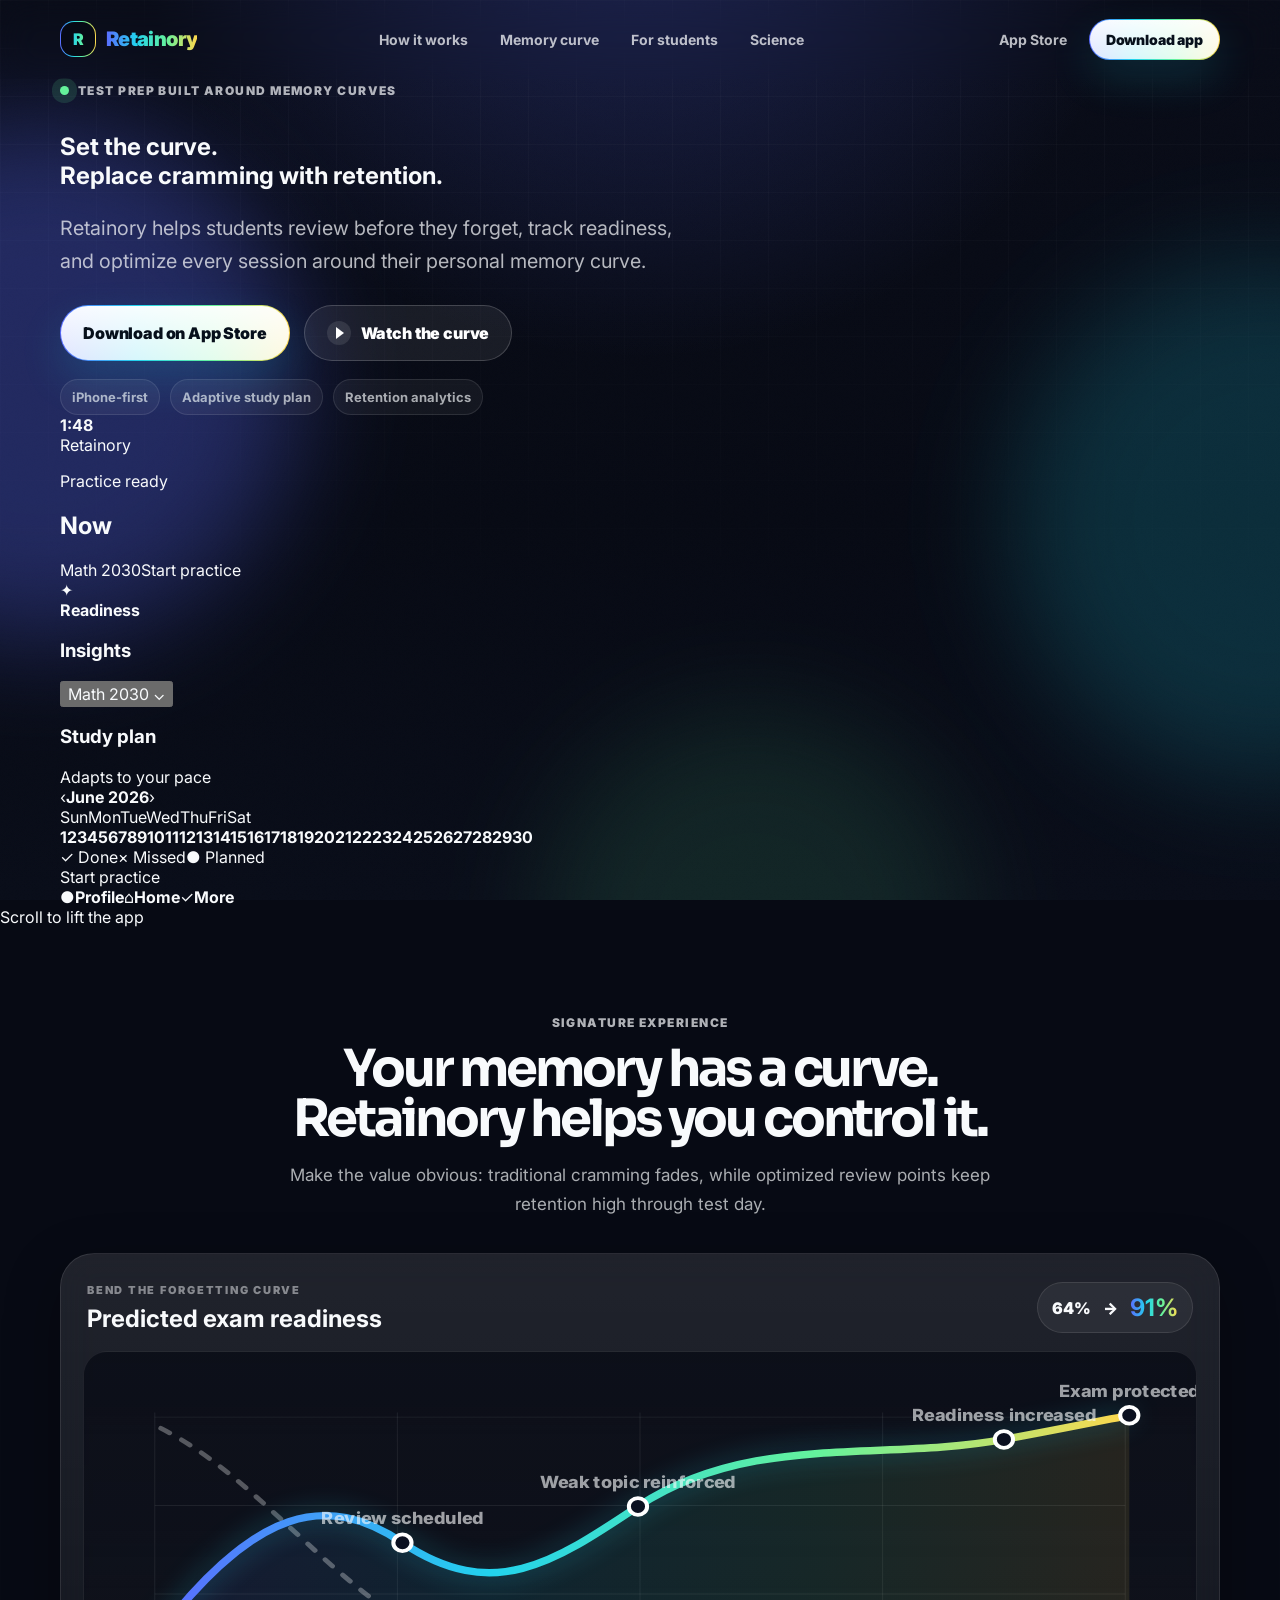
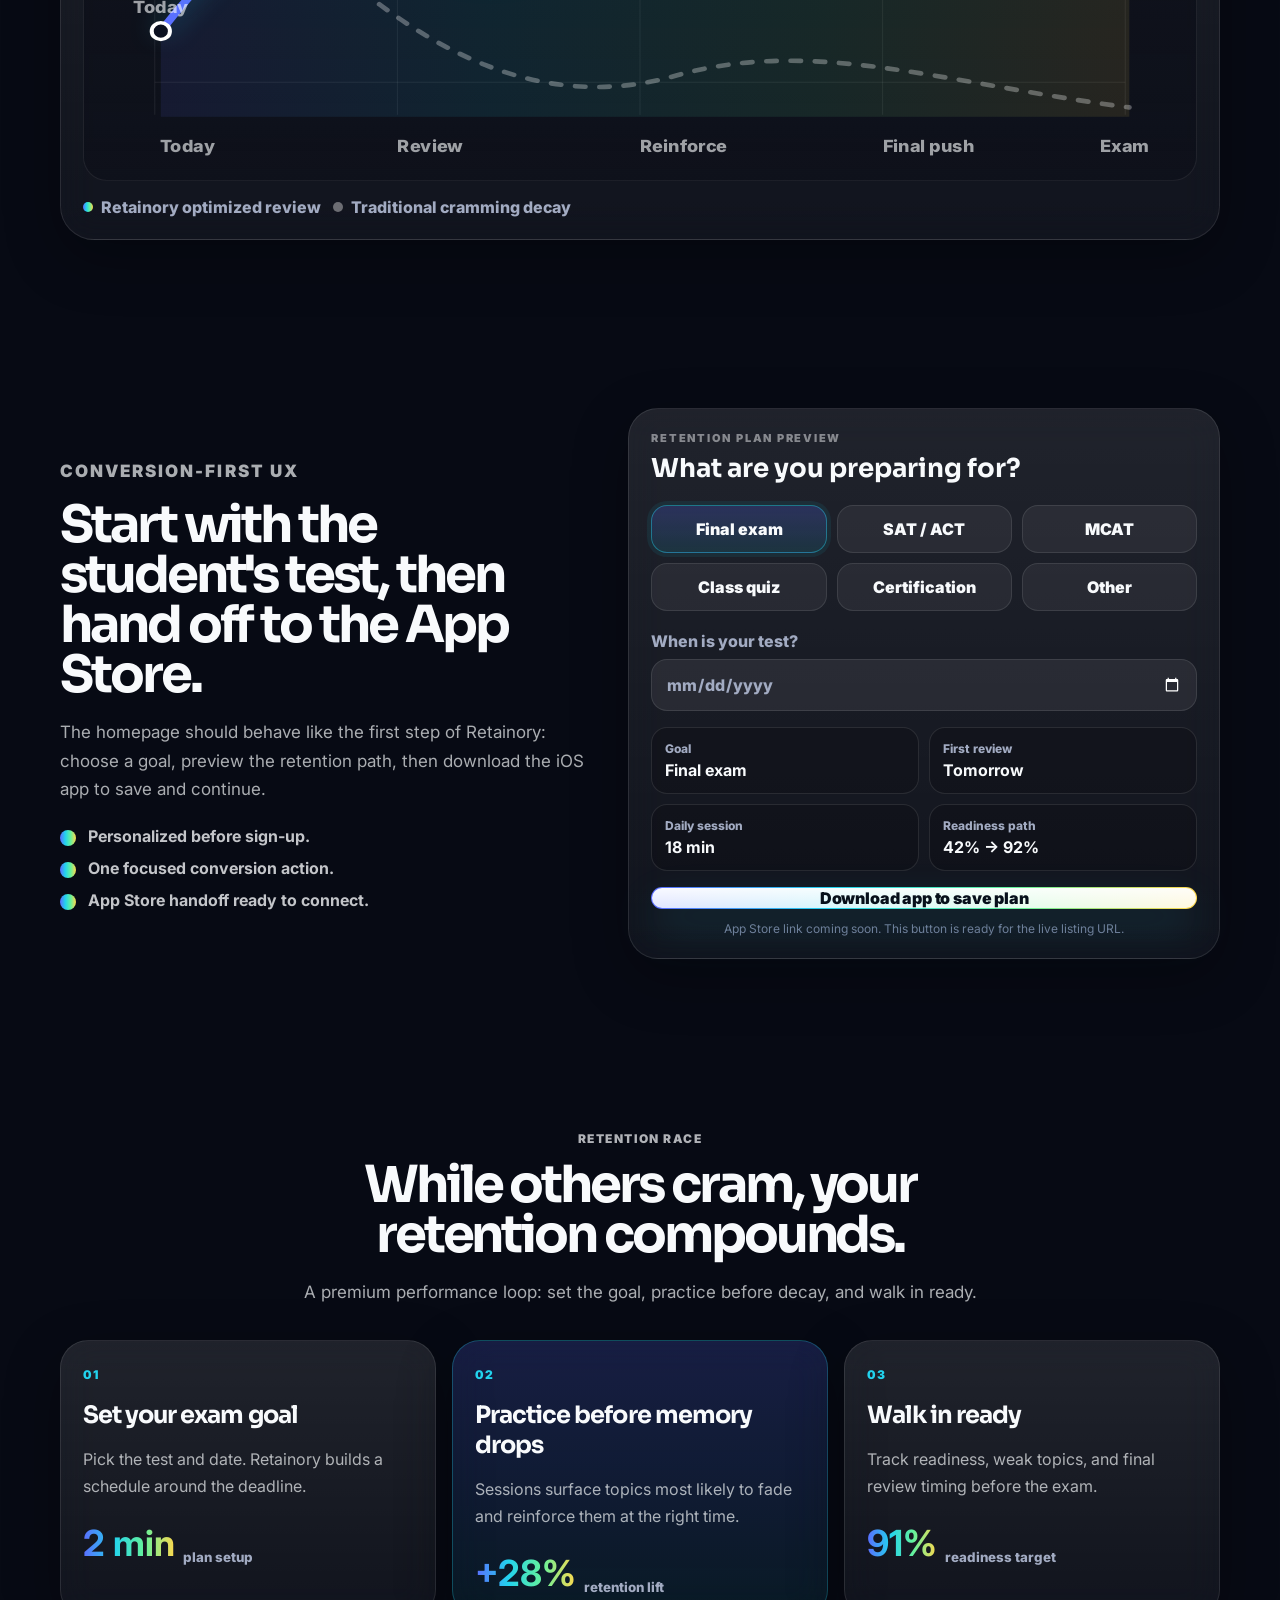
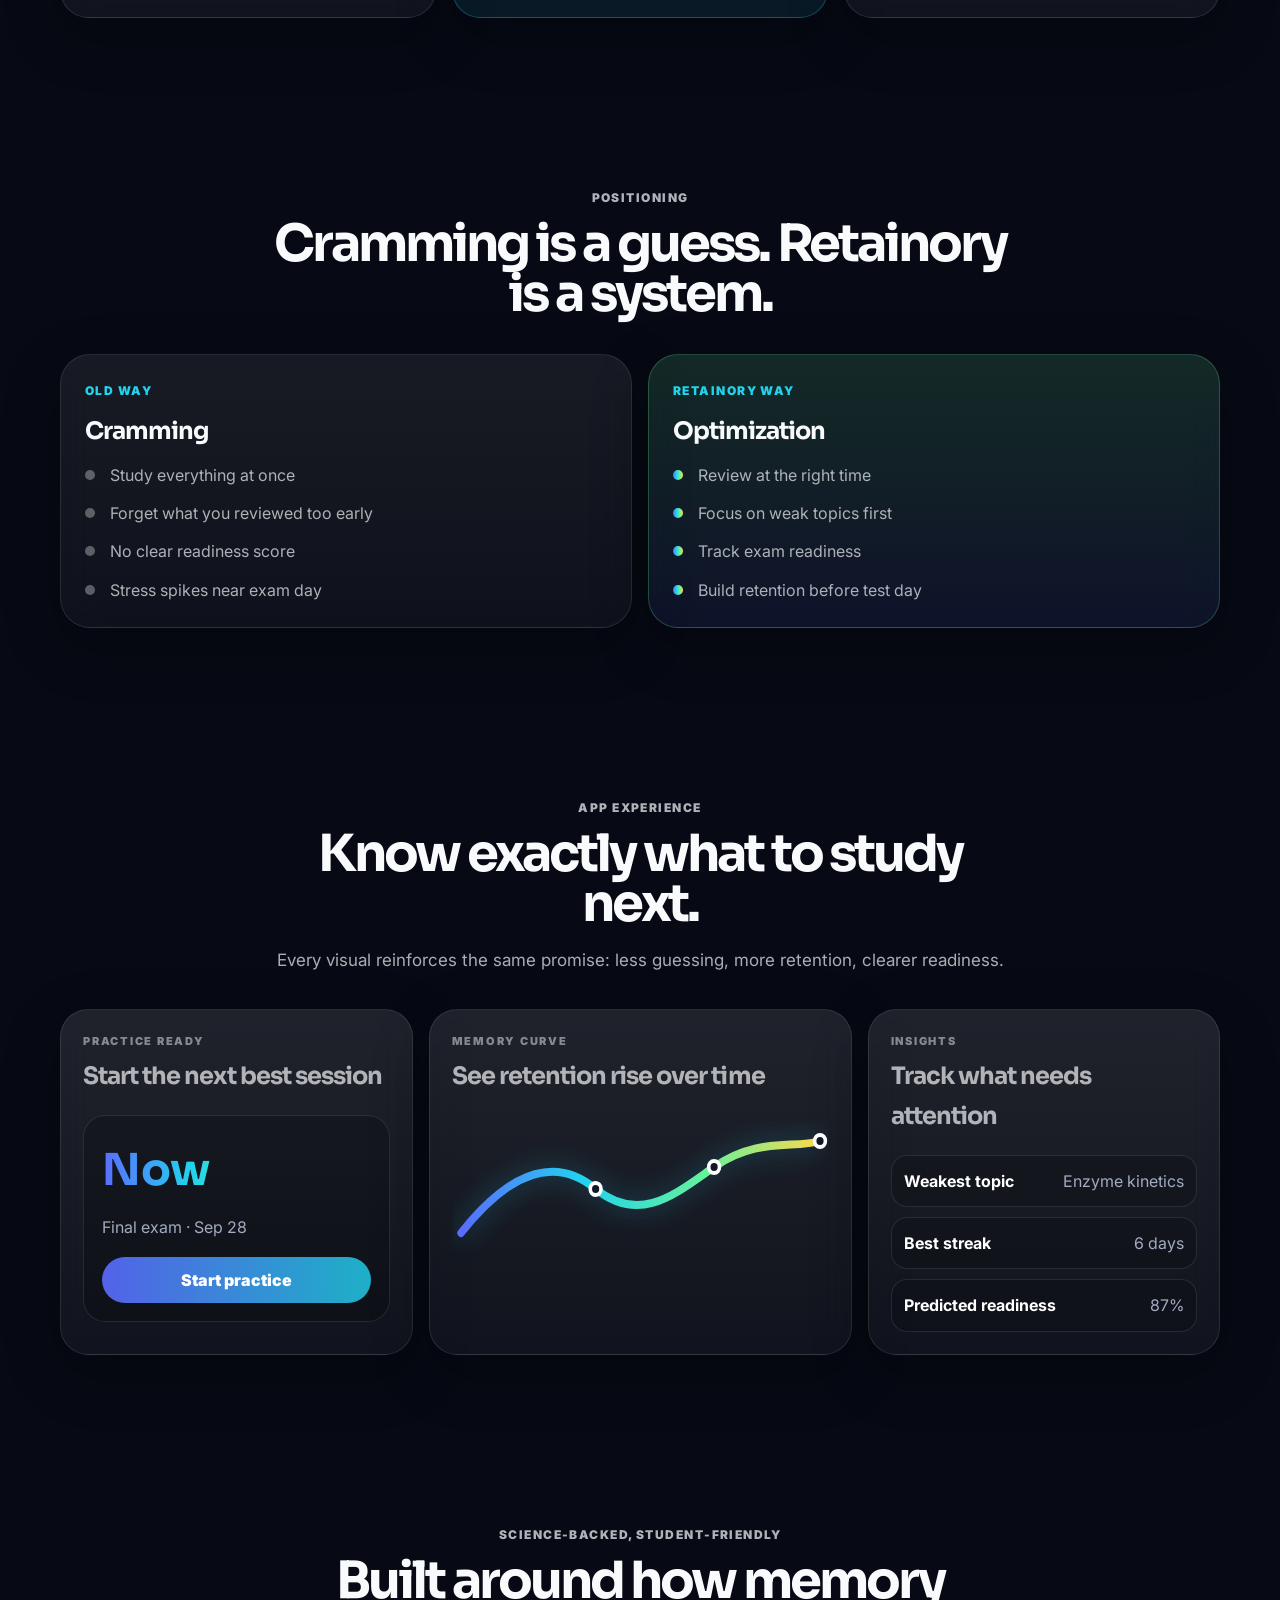
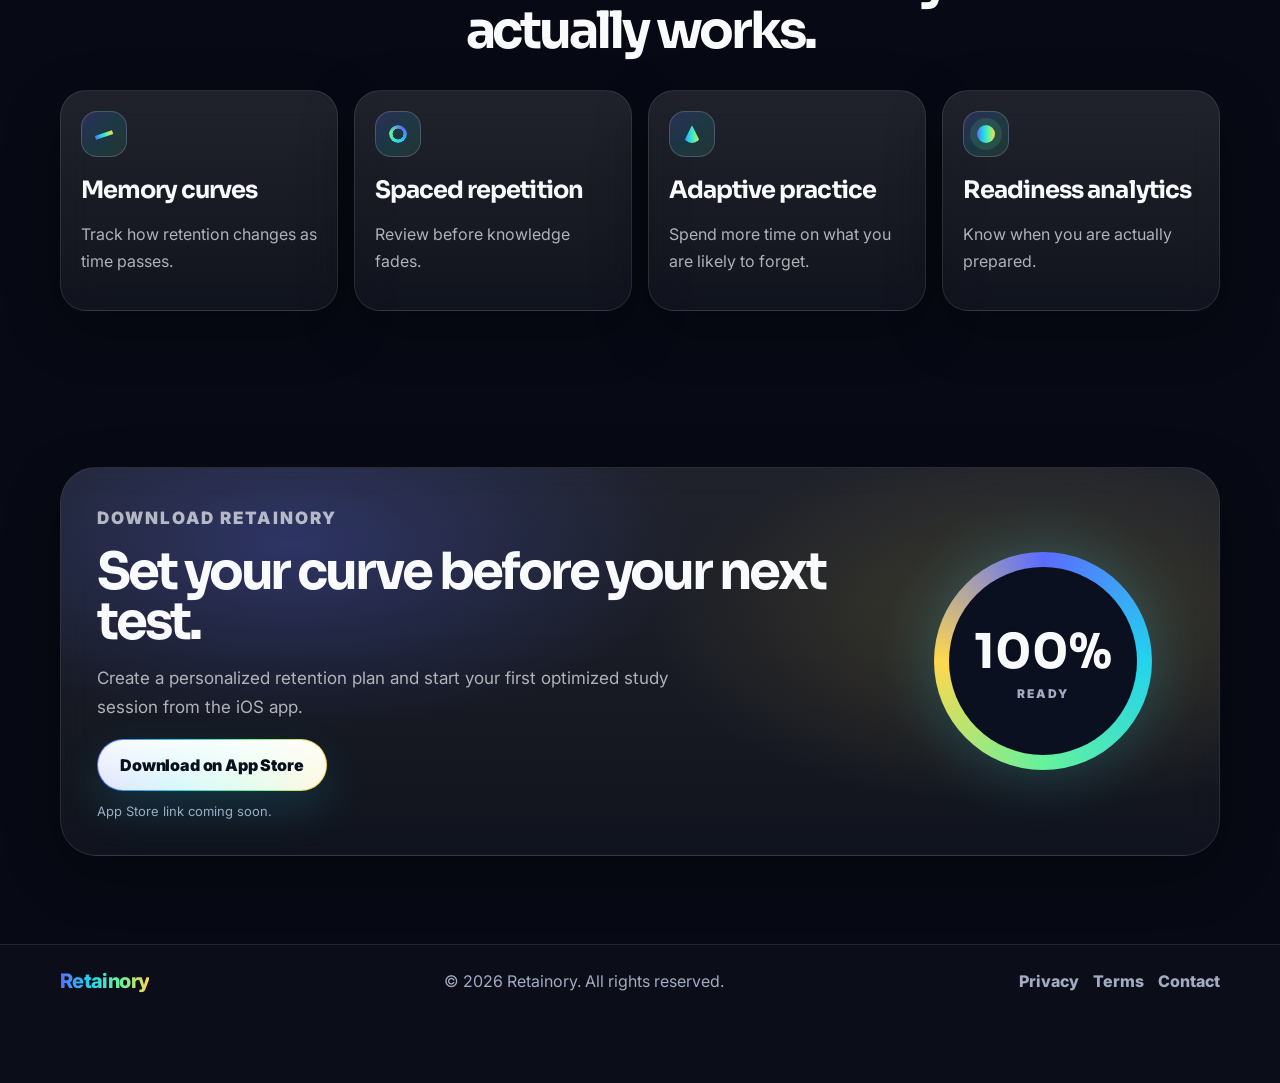
==== commit 5ab9450b: "Add scroll-driven Retainory app hero" ====
--- a/index.html
+++ b/index.html
@@ -10,7 +10,7 @@
   <link rel="preconnect" href="https://fonts.gstatic.com" crossorigin>
   <link href="https://fonts.googleapis.com/css2?family=Inter:wght@400;500;600;700;800;900&family=Sora:wght@600;700;800&display=swap" rel="stylesheet">
   <link rel="icon" href="assets/favicon.png" />
-  <link rel="stylesheet" href="styles.css?v=20260619-2" />
+  <link rel="stylesheet" href="styles.css?v=20260619-3" />
 </head>
 <body>
   <a class="skip-link" href="#main">Skip to content</a>
@@ -26,32 +26,48 @@
   </header>
 
   <main id="main">
-    <section class="hero" id="top">
-      <div class="container hero__grid">
-        <div class="hero__copy reveal">
-          <p class="eyebrow"><span></span> Test prep built around memory curves</p>
-          <h1>Set the curve.<br><span>Replace cramming with retention.</span></h1>
-          <p class="hero__subtitle">Retainory is an iOS study app that helps students review before they forget, track readiness, and optimize every session around their personal memory curve.</p>
-          <div class="hero__actions"><a class="btn btn--large btn--primary js-app-store-link" href="APP_STORE_LINK_PLACEHOLDER">Download on App Store</a><a class="btn btn--large btn--secondary" href="#memory-curve"><span class="play" aria-hidden="true"></span>Watch the curve</a></div>
-          <div class="hero__trust"><span>iPhone-first</span><span>Memory curve optimization</span><span>App Store handoff ready</span></div>
+    <section class="scroll-hero" id="top" data-hero-scroll>
+      <div class="scroll-hero__sticky">
+        <div class="container scroll-hero__layout">
+          <div class="scroll-hero__copy reveal" data-hero-title>
+            <p class="eyebrow"><span></span> Test prep built around memory curves</p>
+            <h1>Set the curve.<br><span>Replace cramming with retention.</span></h1>
+            <p class="hero__subtitle">Retainory helps students review before they forget, track readiness, and optimize every session around their personal memory curve.</p>
+            <div class="hero__actions"><a class="btn btn--large btn--primary js-app-store-link" href="APP_STORE_LINK_PLACEHOLDER">Download on App Store</a><a class="btn btn--large btn--secondary" href="#memory-curve"><span class="play" aria-hidden="true"></span>Watch the curve</a></div>
+            <div class="hero__trust"><span>iPhone-first</span><span>Adaptive study plan</span><span>Retention analytics</span></div>
+          </div>
+
+          <div class="phone-scene reveal" aria-label="Animated Retainory app preview">
+            <div class="phone-card" data-hero-phone>
+              <div class="phone-glow" aria-hidden="true"></div>
+              <div class="app-screen">
+                <div class="phone-status" aria-hidden="true"><strong>1:48</strong><div class="dynamic-island"><span class="island-icon"></span><span class="island-wave"></span></div><div class="status-icons"><span></span><span></span><span></span></div></div>
+                <div class="app-title">Retainory</div>
+
+                <section class="app-card practice-ready-card">
+                  <div><p class="app-label">Practice ready</p><h2>Now</h2><span>Math 2030</span><a class="app-button js-app-store-link" href="APP_STORE_LINK_PLACEHOLDER"><i></i>Start practice</a></div>
+                  <div class="app-readiness"><div class="sparkle">✦</div><strong>Readiness</strong></div>
+                </section>
+
+                <div class="insights-row"><h3>Insights</h3><button type="button">Math 2030 <span>⌄</span></button></div>
+
+                <section class="app-card study-plan-card">
+                  <div class="study-head"><h3>Study plan</h3><span>Adapts to your pace</span></div>
+                  <div class="calendar-top"><span>‹</span><strong>June 2026</strong><span>›</span></div>
+                  <div class="weekdays"><span>Sun</span><span>Mon</span><span>Tue</span><span>Wed</span><span>Thu</span><span>Fri</span><span>Sat</span></div>
+                  <div class="calendar-grid" aria-hidden="true">
+                    <span></span><b>1</b><b>2</b><b>3</b><b>4</b><b>5</b><b>6</b><b>7</b><b>8</b><b>9</b><b>10</b><b>11</b><b>12</b><b>13</b><b>14</b><b>15</b><b>16</b><b>17</b><b>18</b><b class="active-day">19<i></i></b><b>20</b><b>21</b><b>22</b><b>23</b><b>24</b><b>25</b><b>26</b><b>27</b><b>28</b><b>29</b><b>30</b>
+                  </div>
+                  <div class="legend"><span class="done">✓ Done</span><span class="missed">× Missed</span><span class="planned">● Planned</span></div>
+                </section>
+
+                <a class="wide-start js-app-store-link" href="APP_STORE_LINK_PLACEHOLDER"><i></i>Start practice</a>
+                <div class="tabbar" aria-hidden="true"><span>●<b>Profile</b></span><span class="active">⌂<b>Home</b></span><span>✓<b>More</b></span></div>
+              </div>
+            </div>
+          </div>
         </div>
-
-        <div class="hero__visual reveal" aria-label="Retainory app dashboard preview">
-          <div class="dashboard" data-tilt-card>
-            <div class="dashboard__top"><span></span><span></span><span></span></div>
-            <div class="practice-card">
-              <div><p class="ui-label">Practice ready</p><strong>Now</strong><small>Final exam · Sep 28</small></div>
-              <div class="readiness-ring" style="--score:92"><svg viewBox="0 0 120 120" aria-hidden="true"><circle class="ring-bg" cx="60" cy="60" r="48"></circle><circle class="ring-value" cx="60" cy="60" r="48"></circle></svg><div><strong>92%</strong><span>readiness</span></div></div>
-            </div>
-            <div class="memory-card">
-              <div class="card-head"><div><p class="ui-label">Memory curve</p><strong>Retention path</strong></div><span class="metric">+28% vs cramming</span></div>
-              <svg class="mini-curve" viewBox="0 0 680 260" aria-hidden="true" preserveAspectRatio="none"><defs><linearGradient id="miniGradient" x1="0" y1="0" x2="1" y2="0"><stop stop-color="#5B6CFF"/><stop offset=".36" stop-color="#22D3EE"/><stop offset=".72" stop-color="#65F29B"/><stop offset="1" stop-color="#FFD84D"/></linearGradient></defs><path class="grid-line" d="M40 66H640M40 132H640M40 198H640"></path><path class="ghost-line" d="M45 62 C155 150 210 214 290 202 C370 190 425 145 500 176 C560 200 610 226 638 228"></path><path class="active-line" d="M45 180 C118 78 166 70 222 112 C284 156 350 126 411 92 C478 54 558 72 638 54"></path><g class="curve-dots"><circle cx="45" cy="180" r="7"></circle><circle cx="222" cy="112" r="7"></circle><circle cx="411" cy="92" r="7"></circle><circle cx="638" cy="54" r="7"></circle></g></svg>
-              <div class="timeline"><span>Today</span><span>Review</span><span>Reinforce</span><span>Exam</span></div>
-            </div>
-            <div class="dashboard__bottom"><div class="next-session"><i></i><div><strong>Next best session</strong><span>18 min · 3 weak topics</span></div></div><a class="mock-cta js-app-store-link" href="APP_STORE_LINK_PLACEHOLDER">Start practice</a></div>
-          </div>
-          <div class="float-stat float-stat--a"><span>Review window</span><strong>Tonight</strong></div><div class="float-stat float-stat--b"><span>Focus</span><strong>Weak topics</strong></div>
-        </div>
+        <div class="scroll-cue" aria-hidden="true"><span></span> Scroll to lift the app</div>
       </div>
     </section>
 
@@ -86,6 +102,6 @@
 
   <footer class="footer"><div class="container footer__inner"><a class="brand brand--footer" href="#top"><span>Retainory</span></a><span>© <span id="year"></span> Retainory. All rights reserved.</span><div><a href="#privacy">Privacy</a><a href="#terms">Terms</a><a href="#contact">Contact</a></div></div></footer>
   <div class="mobile-sticky-cta" data-mobile-sticky><a class="btn btn--primary btn--full js-app-store-link" href="APP_STORE_LINK_PLACEHOLDER">Download app</a></div>
-  <script src="script.js?v=20260619-2" defer></script>
+  <script src="script.js?v=20260619-3" defer></script>
 </body>
 </html>
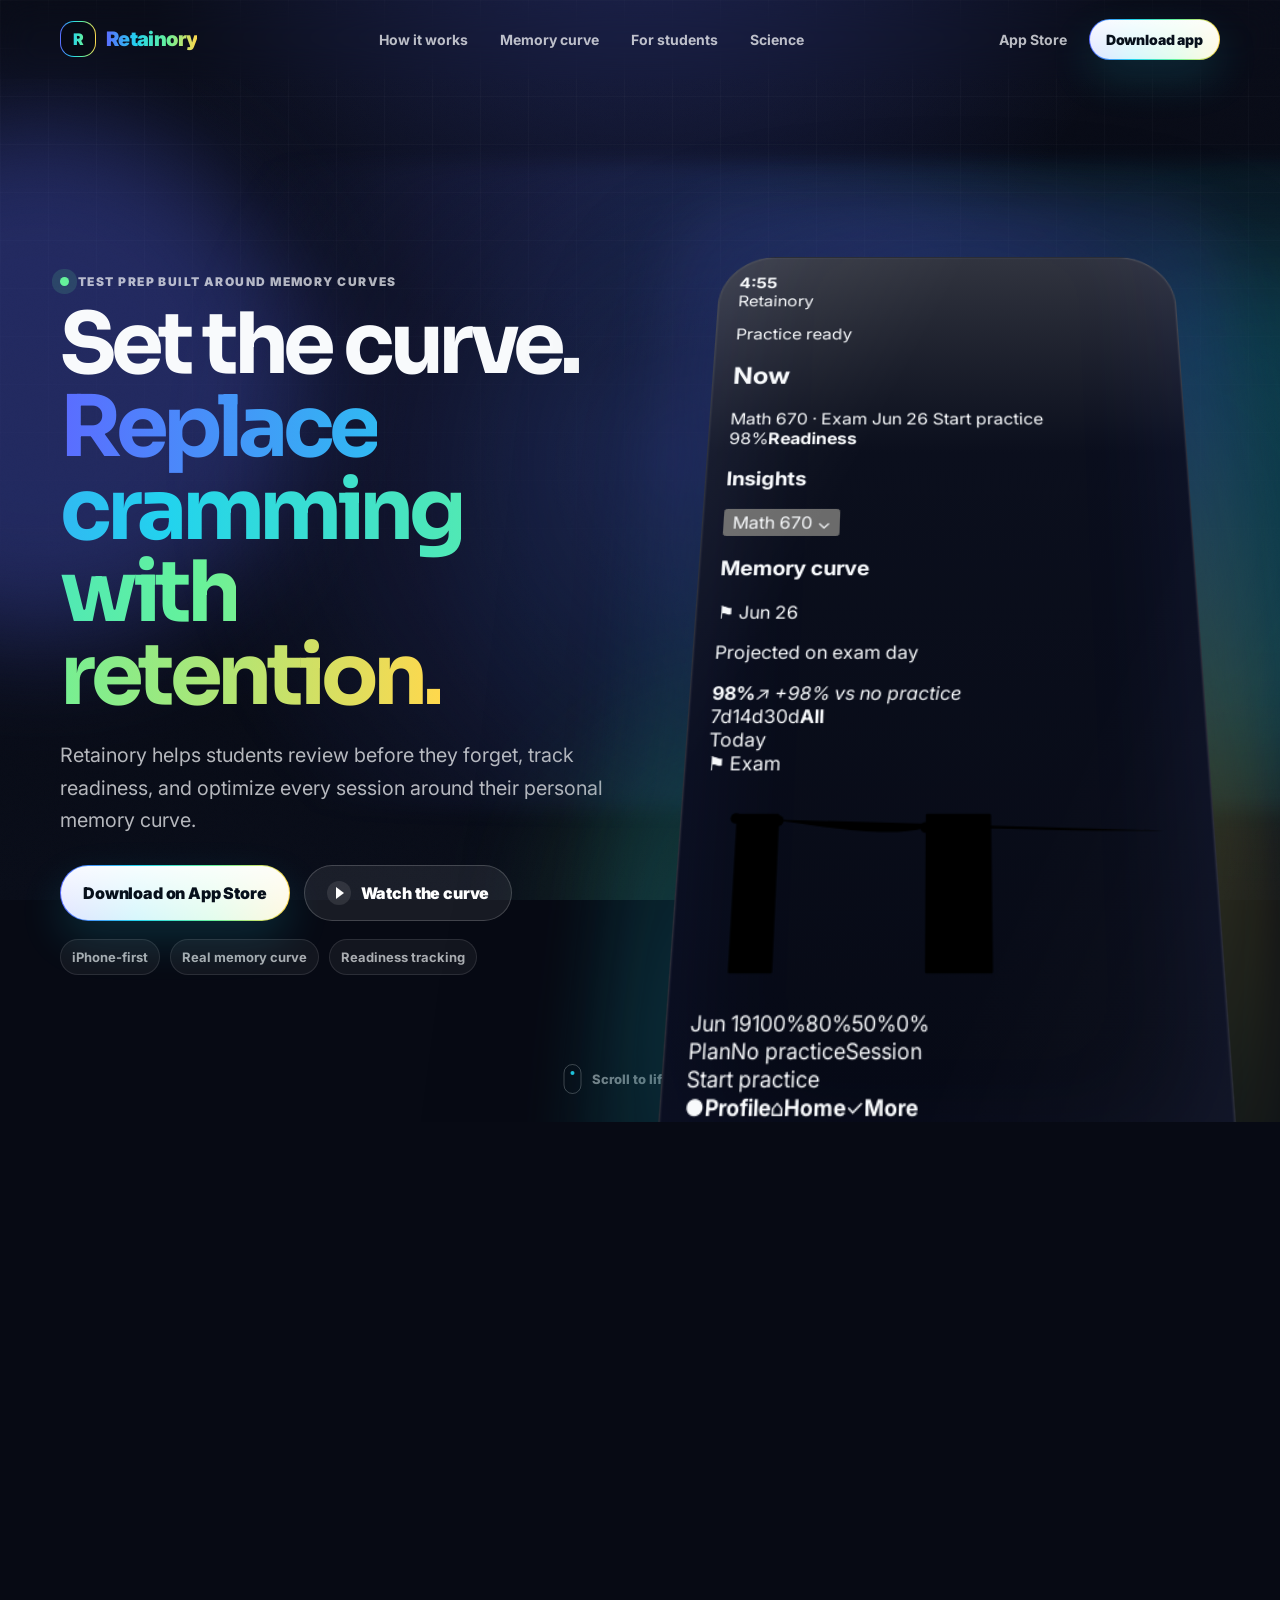
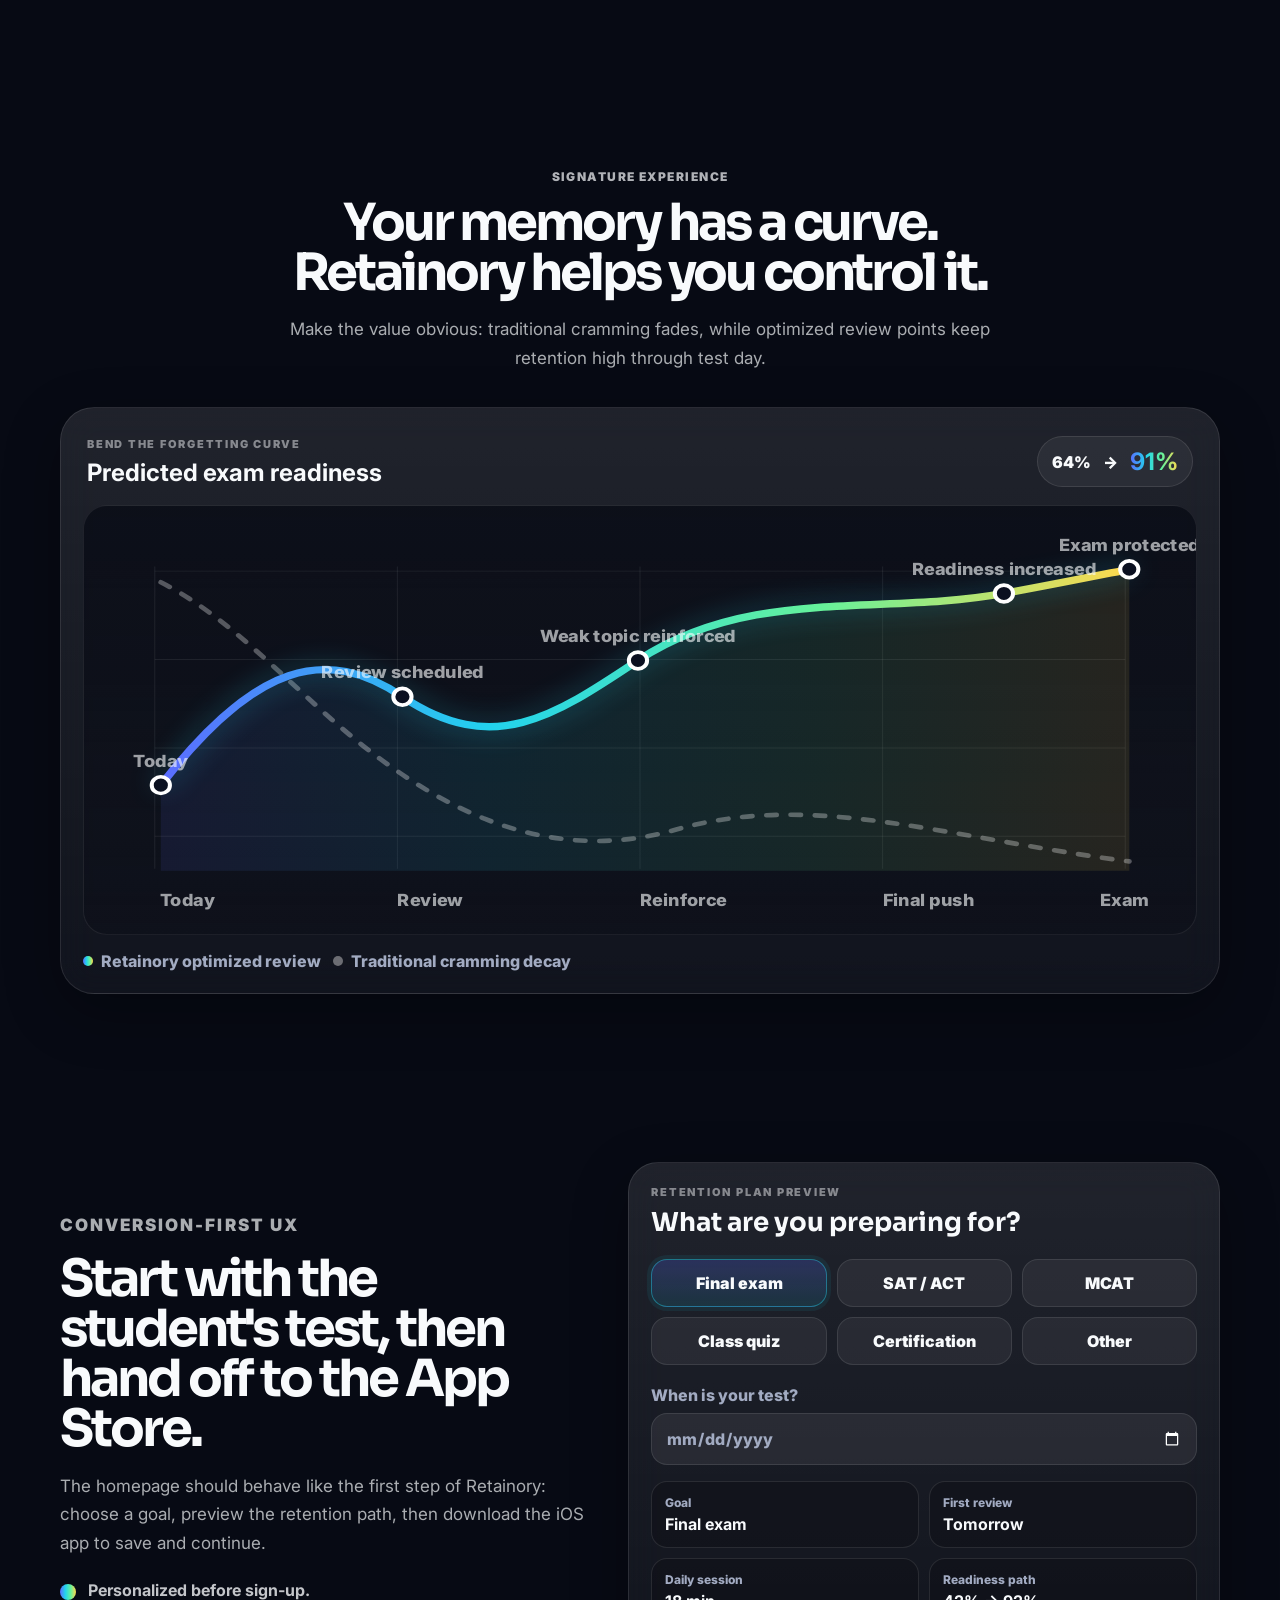
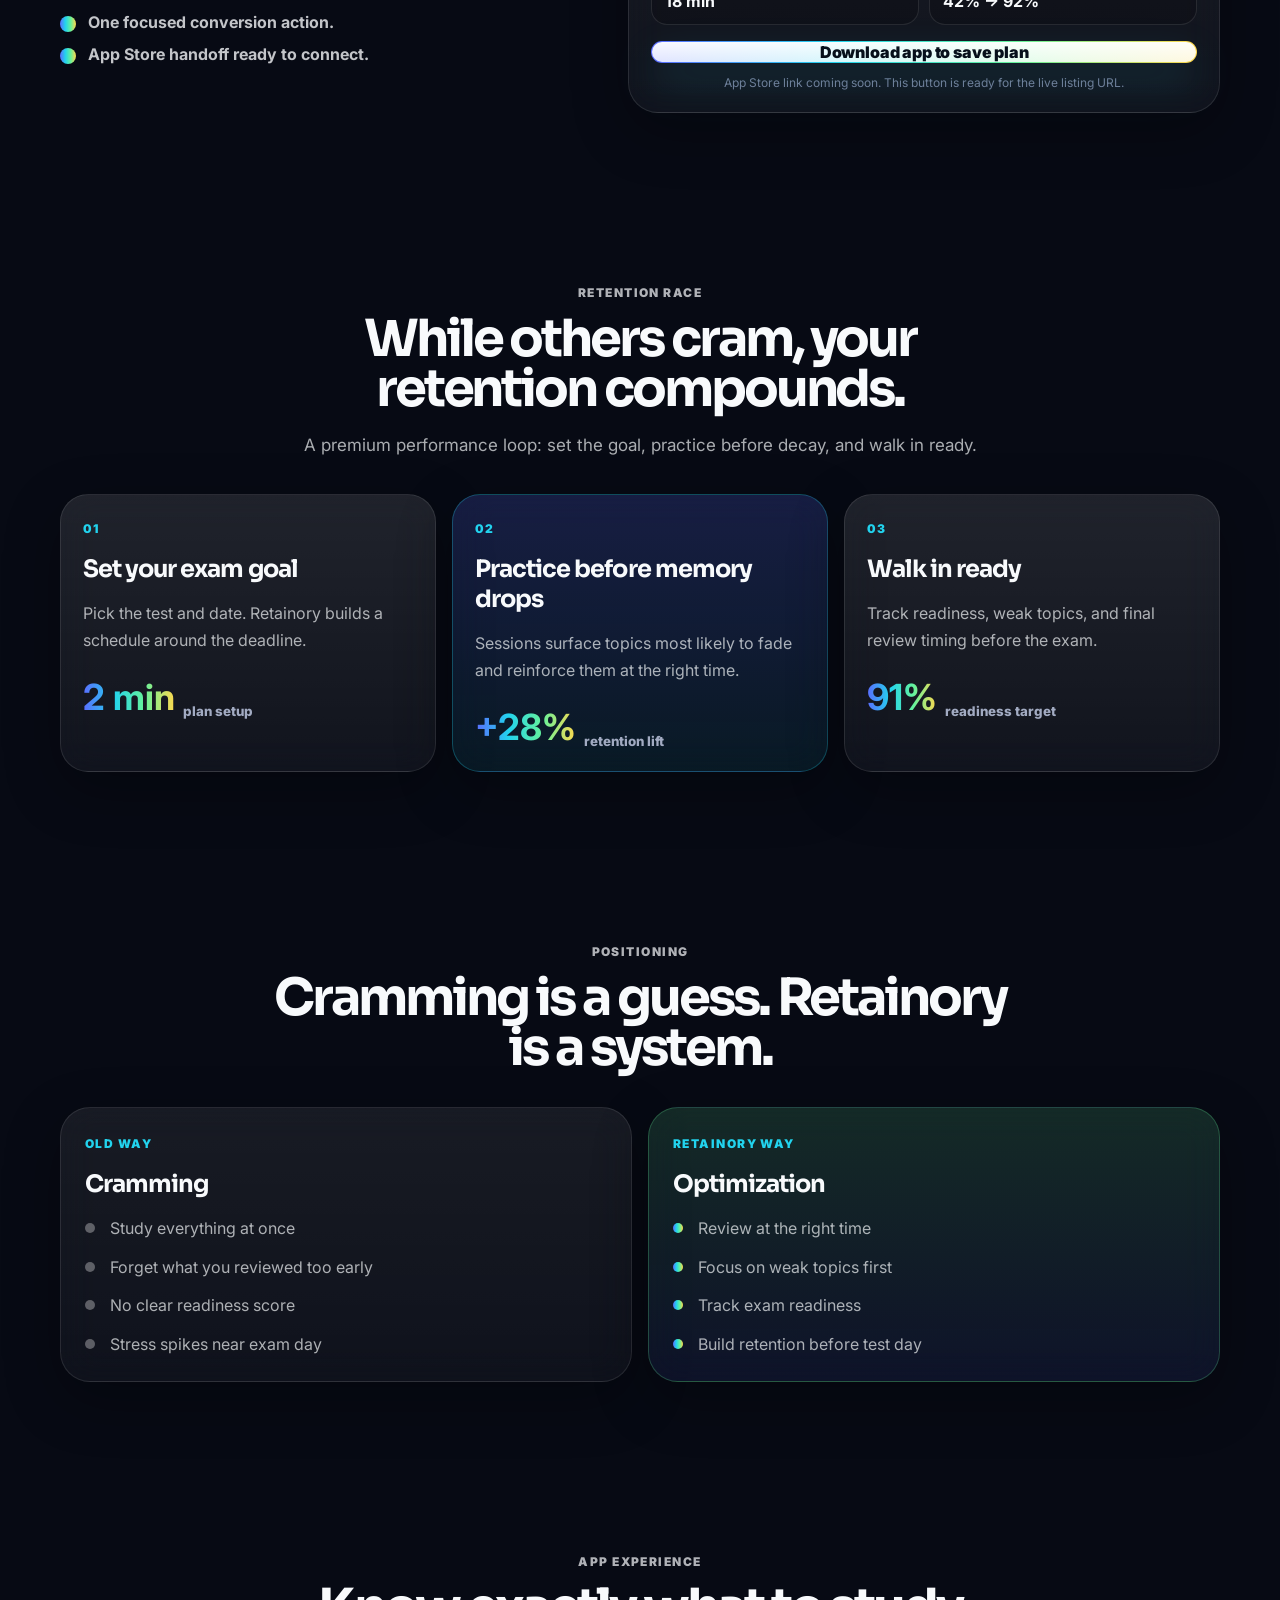
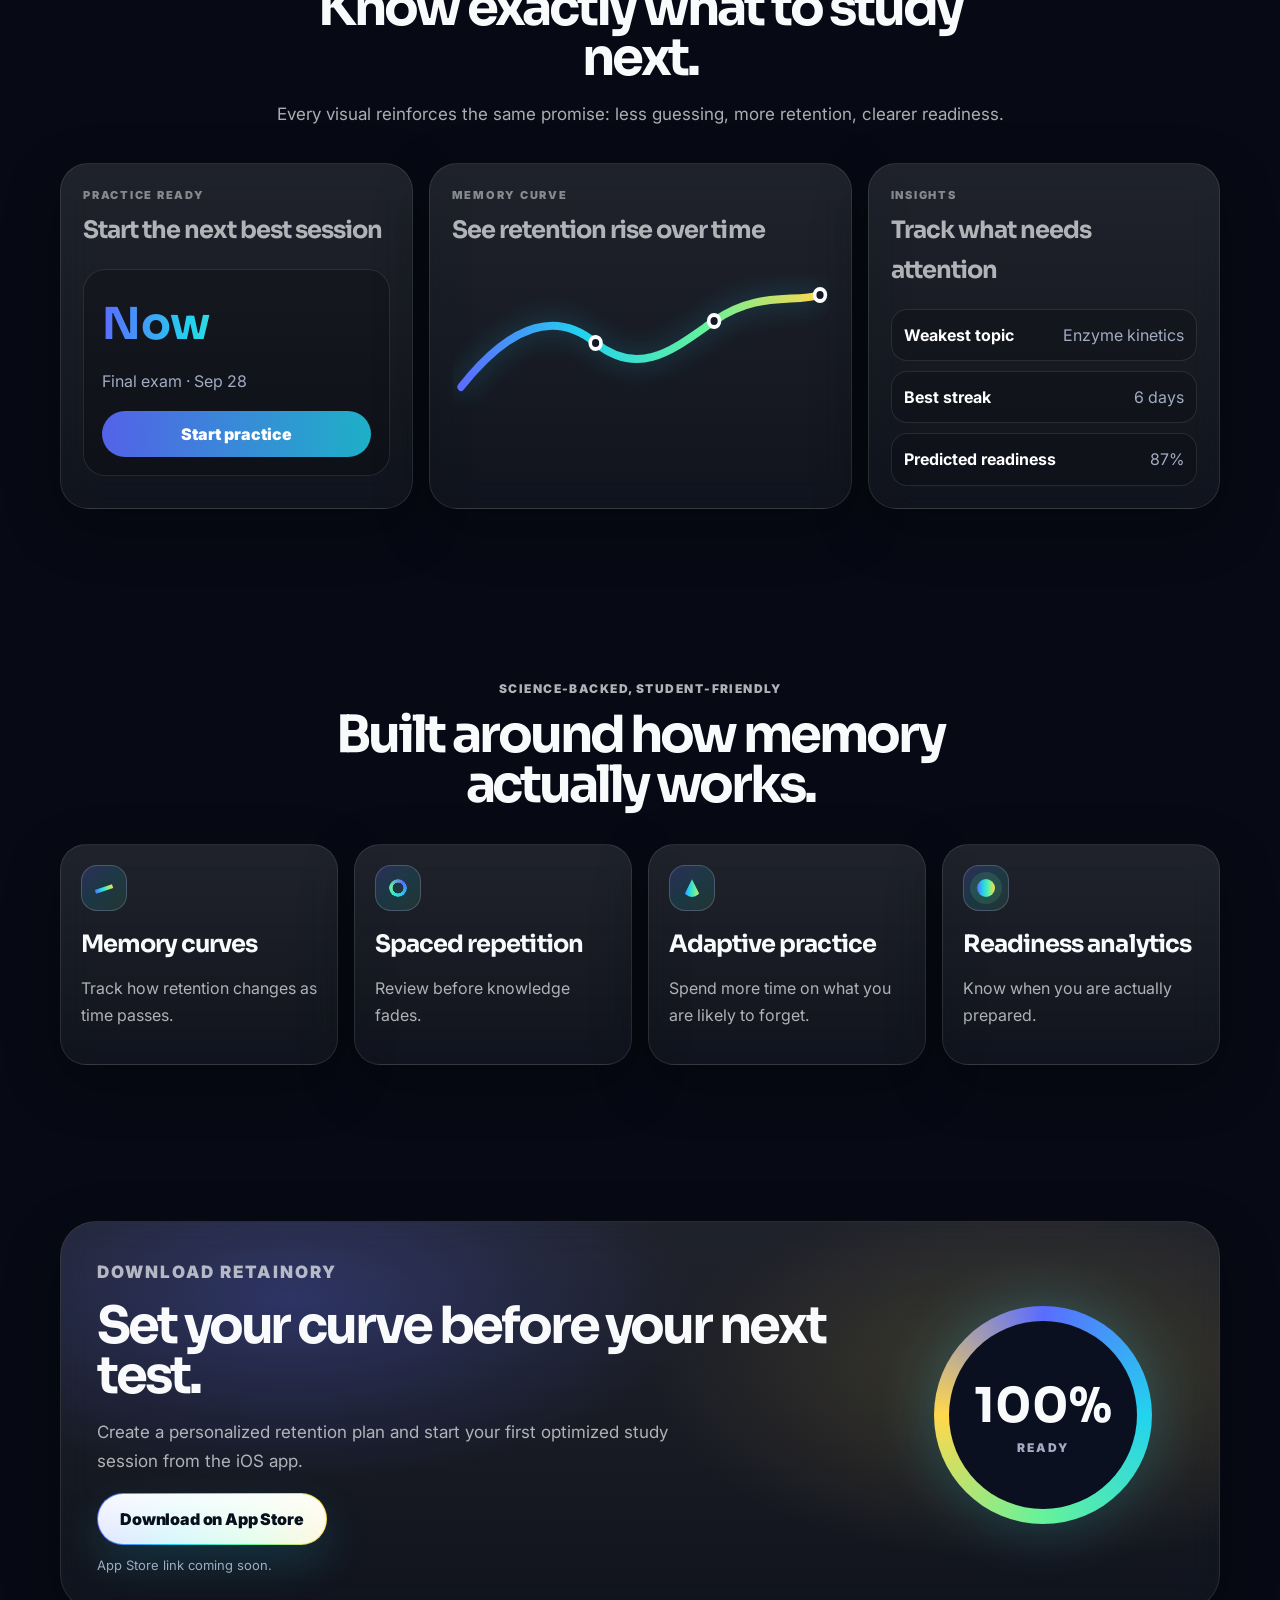
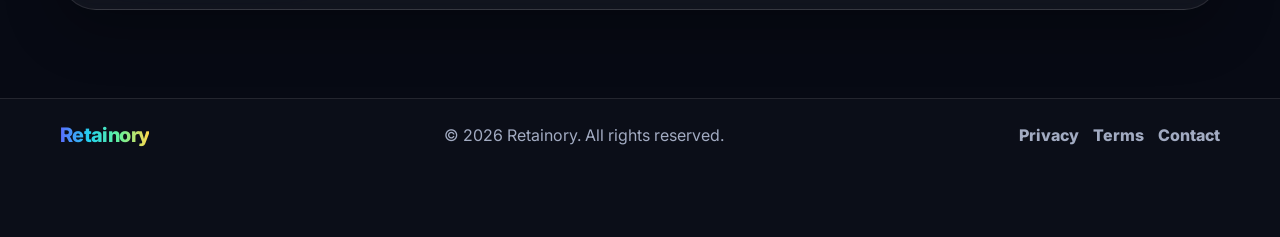
==== commit 26640417: "Use real memory curve app screen in animated hero" ====
--- a/index.html
+++ b/index.html
@@ -10,7 +10,9 @@
   <link rel="preconnect" href="https://fonts.gstatic.com" crossorigin>
   <link href="https://fonts.googleapis.com/css2?family=Inter:wght@400;500;600;700;800;900&family=Sora:wght@600;700;800&display=swap" rel="stylesheet">
   <link rel="icon" href="assets/favicon.png" />
-  <link rel="stylesheet" href="styles.css?v=20260619-3" />
+  <link rel="stylesheet" href="styles.css?v=20260619-4" />
+  <link rel="stylesheet" href="hero-scroll.css?v=20260619-4" data-hero-scroll-style />
+  <link rel="stylesheet" href="hero-real.css?v=20260619-4" />
 </head>
 <body>
   <a class="skip-link" href="#main">Skip to content</a>
@@ -34,35 +36,53 @@
             <h1>Set the curve.<br><span>Replace cramming with retention.</span></h1>
             <p class="hero__subtitle">Retainory helps students review before they forget, track readiness, and optimize every session around their personal memory curve.</p>
             <div class="hero__actions"><a class="btn btn--large btn--primary js-app-store-link" href="APP_STORE_LINK_PLACEHOLDER">Download on App Store</a><a class="btn btn--large btn--secondary" href="#memory-curve"><span class="play" aria-hidden="true"></span>Watch the curve</a></div>
-            <div class="hero__trust"><span>iPhone-first</span><span>Adaptive study plan</span><span>Retention analytics</span></div>
+            <div class="hero__trust"><span>iPhone-first</span><span>Real memory curve</span><span>Readiness tracking</span></div>
           </div>
 
           <div class="phone-scene reveal" aria-label="Animated Retainory app preview">
-            <div class="phone-card" data-hero-phone>
+            <div class="phone-card real-phone-card" data-hero-phone>
               <div class="phone-glow" aria-hidden="true"></div>
-              <div class="app-screen">
-                <div class="phone-status" aria-hidden="true"><strong>1:48</strong><div class="dynamic-island"><span class="island-icon"></span><span class="island-wave"></span></div><div class="status-icons"><span></span><span></span><span></span></div></div>
-                <div class="app-title">Retainory</div>
+              <div class="app-screen real-app-screen">
+                <div class="real-status" aria-hidden="true"><strong>4:55</strong><div class="real-status-icons"><i></i><i></i><i></i></div></div>
+                <div class="real-app-title">Retainory</div>
 
-                <section class="app-card practice-ready-card">
-                  <div><p class="app-label">Practice ready</p><h2>Now</h2><span>Math 2030</span><a class="app-button js-app-store-link" href="APP_STORE_LINK_PLACEHOLDER"><i></i>Start practice</a></div>
-                  <div class="app-readiness"><div class="sparkle">✦</div><strong>Readiness</strong></div>
+                <section class="real-practice-card">
+                  <div class="real-practice-copy">
+                    <p>Practice ready</p>
+                    <h2>Now</h2>
+                    <span>Math 670 · Exam Jun 26</span>
+                    <a class="real-start-small js-app-store-link" href="APP_STORE_LINK_PLACEHOLDER"><i></i>Start practice</a>
+                  </div>
+                  <div class="real-readiness-ring" aria-label="98 percent readiness"><span>98%</span><b>Readiness</b></div>
                 </section>
 
-                <div class="insights-row"><h3>Insights</h3><button type="button">Math 2030 <span>⌄</span></button></div>
+                <div class="real-insights-row"><h3>Insights</h3><button type="button">Math 670 <span>⌄</span></button></div>
 
-                <section class="app-card study-plan-card">
-                  <div class="study-head"><h3>Study plan</h3><span>Adapts to your pace</span></div>
-                  <div class="calendar-top"><span>‹</span><strong>June 2026</strong><span>›</span></div>
-                  <div class="weekdays"><span>Sun</span><span>Mon</span><span>Tue</span><span>Wed</span><span>Thu</span><span>Fri</span><span>Sat</span></div>
-                  <div class="calendar-grid" aria-hidden="true">
-                    <span></span><b>1</b><b>2</b><b>3</b><b>4</b><b>5</b><b>6</b><b>7</b><b>8</b><b>9</b><b>10</b><b>11</b><b>12</b><b>13</b><b>14</b><b>15</b><b>16</b><b>17</b><b>18</b><b class="active-day">19<i></i></b><b>20</b><b>21</b><b>22</b><b>23</b><b>24</b><b>25</b><b>26</b><b>27</b><b>28</b><b>29</b><b>30</b>
+                <section class="real-memory-card">
+                  <div class="real-memory-head"><h3>Memory curve</h3><span>⚑ Jun 26</span></div>
+                  <p class="real-projected">Projected on exam day</p>
+                  <div class="real-score-row"><strong>98%</strong><em>↗ +98% vs no practice</em></div>
+                  <div class="real-tabs"><span>7d</span><span>14d</span><span>30d</span><b>All</b></div>
+                  <div class="real-chart" aria-hidden="true">
+                    <div class="chart-tag chart-tag--today">Today</div>
+                    <div class="chart-tag chart-tag--exam">⚑ Exam</div>
+                    <svg viewBox="0 0 640 300" preserveAspectRatio="none">
+                      <defs><linearGradient id="realCurveGradient" x1="0" y1="0" x2="1" y2="0"><stop stop-color="#6d63ff"/><stop offset=".35" stop-color="#33c7ff"/><stop offset=".7" stop-color="#54ec96"/><stop offset="1" stop-color="#ffe35b"/></linearGradient></defs>
+                      <path class="real-grid" d="M42 62H604M42 152H604M42 252H604M42 48V256M98 48V256M292 48V256M604 48V256"></path>
+                      <rect x="43" y="52" width="56" height="203" rx="2" class="real-band"></rect>
+                      <rect x="292" y="52" width="86" height="203" rx="2" class="real-band"></rect>
+                      <path class="real-no-practice" d="M42 252H604"></path>
+                      <path class="real-curve-line" d="M42 58 C82 72 86 78 98 61 C188 74 250 82 292 70 C386 70 496 76 604 74"></path>
+                      <path class="real-left-line" d="M42 58V252"></path>
+                      <circle cx="42" cy="58" r="7"></circle><circle cx="98" cy="61" r="7"></circle><circle cx="292" cy="70" r="7"></circle>
+                    </svg>
+                    <div class="chart-axis"><span>Jun 19</span><span>100%</span><span>80%</span><span>50%</span><span>0%</span></div>
                   </div>
-                  <div class="legend"><span class="done">✓ Done</span><span class="missed">× Missed</span><span class="planned">● Planned</span></div>
+                  <div class="real-legend"><span class="plan">Plan</span><span class="none">No practice</span><span class="session">Session</span></div>
                 </section>
 
-                <a class="wide-start js-app-store-link" href="APP_STORE_LINK_PLACEHOLDER"><i></i>Start practice</a>
-                <div class="tabbar" aria-hidden="true"><span>●<b>Profile</b></span><span class="active">⌂<b>Home</b></span><span>✓<b>More</b></span></div>
+                <a class="real-wide-start js-app-store-link" href="APP_STORE_LINK_PLACEHOLDER"><i></i>Start practice</a>
+                <div class="real-tabbar" aria-hidden="true"><span>●<b>Profile</b></span><span class="active">⌂<b>Home</b></span><span>✓<b>More</b></span></div>
               </div>
             </div>
           </div>
@@ -102,6 +122,6 @@
 
   <footer class="footer"><div class="container footer__inner"><a class="brand brand--footer" href="#top"><span>Retainory</span></a><span>© <span id="year"></span> Retainory. All rights reserved.</span><div><a href="#privacy">Privacy</a><a href="#terms">Terms</a><a href="#contact">Contact</a></div></div></footer>
   <div class="mobile-sticky-cta" data-mobile-sticky><a class="btn btn--primary btn--full js-app-store-link" href="APP_STORE_LINK_PLACEHOLDER">Download app</a></div>
-  <script src="script.js?v=20260619-3" defer></script>
+  <script src="script.js?v=20260619-4" defer></script>
 </body>
 </html>
--- a/hero-scroll.css
+++ b/hero-scroll.css
@@ -0,0 +1,451 @@
+.scroll-hero {
+  min-height: 178svh;
+  position: relative;
+  isolation: isolate;
+}
+
+.scroll-hero__sticky {
+  min-height: 100svh;
+  position: sticky;
+  top: 0;
+  display: flex;
+  align-items: center;
+  overflow: hidden;
+  padding: 92px 0 48px;
+}
+
+.scroll-hero__sticky::before {
+  content: "";
+  position: absolute;
+  inset: 8% -10% auto -10%;
+  height: 62%;
+  background: radial-gradient(circle at 52% 46%, rgba(91, 108, 255, 0.24), transparent 58%), radial-gradient(circle at 82% 58%, rgba(34, 211, 238, 0.14), transparent 54%);
+  filter: blur(10px);
+  pointer-events: none;
+}
+
+.scroll-hero__layout {
+  position: relative;
+  z-index: 1;
+  display: grid;
+  grid-template-columns: minmax(0, 0.92fr) minmax(380px, 0.9fr);
+  align-items: center;
+  gap: 54px;
+}
+
+.scroll-hero__copy {
+  transform: translateY(var(--title-y, 0px));
+  opacity: var(--title-opacity, 1);
+  will-change: transform, opacity;
+}
+
+.scroll-hero__copy h1 {
+  max-width: 940px;
+  margin: 0;
+  font-family: Sora, Inter, sans-serif;
+  font-size: clamp(46px, 6.6vw, 88px);
+  line-height: 0.98;
+  letter-spacing: -0.065em;
+}
+
+.scroll-hero__copy h1 span {
+  background: var(--gradient);
+  -webkit-background-clip: text;
+  background-clip: text;
+  color: transparent;
+}
+
+.phone-scene {
+  position: relative;
+  min-height: 760px;
+  display: grid;
+  place-items: center;
+  perspective: 1200px;
+}
+
+.phone-card {
+  --phone-y: 82px;
+  --phone-scale: 0.92;
+  --phone-rotate: 18deg;
+  position: relative;
+  width: min(430px, 100%);
+  transform: translateY(var(--phone-y)) scale(var(--phone-scale)) rotateX(var(--phone-rotate));
+  transform-origin: center top;
+  will-change: transform;
+  filter: drop-shadow(0 34px 70px rgba(0, 0, 0, 0.45));
+}
+
+.phone-glow {
+  position: absolute;
+  inset: -8% -12%;
+  border-radius: 72px;
+  background: radial-gradient(circle at 52% 18%, rgba(91, 108, 255, 0.34), transparent 48%), radial-gradient(circle at 88% 58%, rgba(255, 216, 77, 0.18), transparent 52%), radial-gradient(circle at 18% 74%, rgba(34, 211, 238, 0.2), transparent 54%);
+  filter: blur(28px);
+  opacity: 0.9;
+  pointer-events: none;
+}
+
+.app-screen {
+  position: relative;
+  overflow: hidden;
+  border-radius: 54px;
+  padding: 18px 18px 22px;
+  aspect-ratio: 9 / 18.9;
+  background: linear-gradient(180deg, #31343f 0%, #0b0f1d 23%, #060914 100%);
+  border: 1px solid rgba(255, 255, 255, 0.14);
+  box-shadow: inset 0 0 0 1px rgba(255, 255, 255, 0.04), inset 0 -90px 110px rgba(91, 108, 255, 0.09);
+}
+
+.app-screen::after {
+  content: "";
+  position: absolute;
+  inset: 0;
+  background: linear-gradient(115deg, rgba(255, 255, 255, 0.08), transparent 28%, transparent 64%, rgba(255, 255, 255, 0.04));
+  pointer-events: none;
+}
+
+.phone-status {
+  display: grid;
+  grid-template-columns: 1fr auto 1fr;
+  align-items: center;
+  gap: 12px;
+  padding: 0 8px 22px;
+  color: white;
+  font-weight: 900;
+  letter-spacing: -0.04em;
+}
+
+.dynamic-island {
+  width: 182px;
+  height: 44px;
+  border-radius: 999px;
+  display: flex;
+  align-items: center;
+  justify-content: space-between;
+  padding: 6px 18px 6px 8px;
+  background: #050507;
+  box-shadow: inset 0 0 0 1px rgba(255,255,255,.04);
+}
+
+.island-icon {
+  width: 34px;
+  height: 34px;
+  border-radius: 12px;
+  background: radial-gradient(circle, #ff7a1a 10%, transparent 11%) 0 0/8px 8px, #113d23;
+}
+
+.island-wave {
+  width: 34px;
+  height: 18px;
+  border-radius: 999px;
+  background: repeating-linear-gradient(90deg, rgba(232, 132, 36, 0), rgba(232, 132, 36, 0) 5px, rgba(232, 132, 36, .95) 6px, rgba(232, 132, 36, .95) 9px);
+  opacity: .9;
+}
+
+.status-icons { justify-self: end; display: flex; gap: 5px; align-items: end; }
+.status-icons span { width: 8px; border-radius: 6px; background: #fff; opacity: .9; }
+.status-icons span:nth-child(1) { height: 14px; }
+.status-icons span:nth-child(2) { height: 20px; }
+.status-icons span:nth-child(3) { height: 12px; border: 2px solid #fff; background: #ffd84d; width: 22px; }
+
+.app-title {
+  text-align: center;
+  font-size: 19px;
+  font-weight: 900;
+  margin-bottom: 42px;
+}
+
+.app-card {
+  position: relative;
+  border-radius: 28px;
+  border: 1px solid rgba(255,255,255,.12);
+  background: linear-gradient(160deg, rgba(43, 43, 64, .96), rgba(22, 24, 42, .96));
+  box-shadow: 0 24px 42px rgba(0,0,0,.28), inset 0 1px 0 rgba(255,255,255,.04);
+}
+
+.practice-ready-card {
+  min-height: 180px;
+  display: flex;
+  align-items: center;
+  justify-content: space-between;
+  padding: 20px 18px;
+  margin-bottom: 30px;
+}
+
+.app-label {
+  margin: 0 0 14px;
+  text-transform: uppercase;
+  letter-spacing: .18em;
+  font-size: 12px;
+  color: rgba(248,250,252,.58);
+  font-weight: 900;
+}
+
+.practice-ready-card h2 {
+  margin: 0;
+  font-size: 44px;
+  line-height: .9;
+  letter-spacing: -0.08em;
+  background: var(--gradient);
+  -webkit-background-clip: text;
+  background-clip: text;
+  color: transparent;
+}
+
+.practice-ready-card span,
+.study-head span {
+  display: block;
+  margin-top: 16px;
+  color: rgba(248,250,252,.56);
+  font-size: 19px;
+  letter-spacing: -0.04em;
+}
+
+.app-button, .wide-start {
+  margin-top: 18px;
+  min-height: 44px;
+  display: inline-flex;
+  align-items: center;
+  gap: 10px;
+  padding: 0 16px;
+  border-radius: 999px;
+  border: 2px solid transparent;
+  background: linear-gradient(#24283a, #24283a) padding-box, var(--gradient) border-box;
+  color: #fff;
+  font-size: 18px;
+  font-weight: 900;
+  box-shadow: 0 16px 28px rgba(0,0,0,.25);
+}
+
+.app-button i, .wide-start i {
+  width: 0;
+  height: 0;
+  border-left: 13px solid #fff;
+  border-top: 9px solid transparent;
+  border-bottom: 9px solid transparent;
+}
+
+.app-readiness {
+  width: 98px;
+  height: 98px;
+  border-radius: 999px;
+  border: 12px solid rgba(255,255,255,.10);
+  display: grid;
+  place-items: center;
+  text-align: center;
+  color: rgba(248,250,252,.62);
+  text-transform: uppercase;
+  letter-spacing: .18em;
+  font-size: 9px;
+  font-weight: 900;
+}
+
+.sparkle { font-size: 24px; color: rgba(248,250,252,.7); letter-spacing: 0; }
+
+.insights-row {
+  display: flex;
+  align-items: center;
+  justify-content: space-between;
+  gap: 12px;
+  margin-bottom: 22px;
+}
+
+.insights-row h3,
+.study-head h3 {
+  margin: 0;
+  color: var(--yellow);
+  font-size: 25px;
+  letter-spacing: -0.05em;
+}
+
+.insights-row button {
+  height: 42px;
+  border-radius: 18px;
+  border: 1px solid rgba(255,255,255,.12);
+  background: rgba(255,255,255,.06);
+  color: rgba(248,250,252,.58);
+  padding: 0 14px;
+  font-size: 16px;
+}
+
+.study-plan-card {
+  padding: 20px 16px 18px;
+}
+
+.study-head,
+.calendar-top {
+  display: flex;
+  justify-content: space-between;
+  align-items: center;
+}
+
+.calendar-top {
+  margin: 18px 0 16px;
+  color: rgba(248,250,252,.46);
+  font-size: 28px;
+  font-weight: 900;
+}
+
+.calendar-top strong {
+  color: #fff;
+  font-size: 23px;
+  letter-spacing: -0.04em;
+}
+
+.weekdays,
+.calendar-grid {
+  display: grid;
+  grid-template-columns: repeat(7, 1fr);
+  gap: 8px;
+}
+
+.weekdays span {
+  text-align: center;
+  text-transform: uppercase;
+  letter-spacing: .14em;
+  color: rgba(248,250,252,.55);
+  font-weight: 900;
+  font-size: 11px;
+}
+
+.calendar-grid { margin-top: 10px; }
+.calendar-grid b,
+.calendar-grid span {
+  min-height: 41px;
+  display: grid;
+  place-items: center;
+  position: relative;
+  border-radius: 14px;
+  background: rgba(255,255,255,.065);
+  border: 1px solid rgba(255,255,255,.075);
+  color: white;
+  font-size: 16px;
+  font-weight: 900;
+}
+
+.calendar-grid span { visibility: hidden; }
+.calendar-grid .active-day {
+  color: #6d63ff;
+  border: 2px solid #6d63ff;
+  background: rgba(109,99,255,.14);
+}
+
+.active-day i {
+  position: absolute;
+  bottom: 7px;
+  width: 7px;
+  height: 7px;
+  border-radius: 99px;
+  background: #6d63ff;
+}
+
+.legend {
+  margin-top: 15px;
+  display: flex;
+  gap: 12px;
+  font-size: 12px;
+  color: rgba(248,250,252,.58);
+  font-weight: 900;
+}
+.legend .done { color: #4ade80; }
+.legend .missed { color: #ff5a66; }
+.legend .planned { color: #6d63ff; }
+
+.wide-start {
+  width: 100%;
+  justify-content: center;
+  min-height: 54px;
+  font-size: 20px;
+  margin: 8px 0 14px;
+}
+
+.tabbar {
+  height: 74px;
+  border-radius: 28px;
+  background: rgba(255,255,255,.09);
+  border: 1px solid rgba(255,255,255,.12);
+  display: grid;
+  grid-template-columns: repeat(3, 1fr);
+  align-items: center;
+  text-align: center;
+  color: rgba(248,250,252,.58);
+  font-size: 20px;
+  font-weight: 900;
+}
+.tabbar span { display: grid; gap: 3px; }
+.tabbar b { font-size: 13px; }
+.tabbar .active { background: var(--gradient); -webkit-background-clip: text; background-clip: text; color: transparent; }
+
+.scroll-cue {
+  position: absolute;
+  left: 50%;
+  bottom: 28px;
+  transform: translateX(-50%);
+  display: inline-flex;
+  align-items: center;
+  gap: 10px;
+  color: rgba(248,250,252,.55);
+  font-weight: 800;
+  font-size: 13px;
+}
+.scroll-cue span {
+  width: 18px;
+  height: 30px;
+  border-radius: 99px;
+  border: 1px solid rgba(255,255,255,.25);
+  position: relative;
+}
+.scroll-cue span::after {
+  content: "";
+  position: absolute;
+  top: 6px;
+  left: 50%;
+  width: 4px;
+  height: 4px;
+  border-radius: 99px;
+  background: var(--cyan);
+  transform: translateX(-50%);
+  animation: scrollDot 1.4s infinite;
+}
+@keyframes scrollDot { 70% { transform: translate(-50%, 11px); opacity: .35; } }
+
+@media (max-width: 1040px) {
+  .scroll-hero { min-height: 185svh; }
+  .scroll-hero__layout { grid-template-columns: 1fr; gap: 28px; padding-top: 16px; }
+  .scroll-hero__copy { text-align: center; max-width: 760px; margin-inline: auto; }
+  .scroll-hero__copy .eyebrow, .hero__actions, .hero__trust { justify-content: center; }
+  .phone-scene { min-height: 690px; }
+  .phone-card { width: min(380px, 92vw); }
+}
+
+@media (max-width: 720px) {
+  .scroll-hero { min-height: 165svh; }
+  .scroll-hero__sticky { align-items: start; padding-top: 86px; }
+  .scroll-hero__layout { gap: 20px; }
+  .scroll-hero__copy h1 { font-size: clamp(42px, 13vw, 62px); }
+  .scroll-hero__copy .hero__subtitle { margin-bottom: 18px; }
+  .phone-scene { min-height: 590px; }
+  .phone-card { width: min(330px, 92vw); }
+  .app-screen { border-radius: 42px; padding: 14px; }
+  .phone-status { padding-bottom: 14px; }
+  .dynamic-island { width: 142px; height: 38px; }
+  .app-title { margin-bottom: 24px; }
+  .practice-ready-card { min-height: 154px; padding: 16px; margin-bottom: 22px; }
+  .practice-ready-card h2 { font-size: 38px; }
+  .practice-ready-card span, .study-head span { font-size: 16px; }
+  .app-readiness { width: 82px; height: 82px; border-width: 10px; }
+  .study-plan-card { padding: 16px 12px; }
+  .calendar-grid b, .calendar-grid span { min-height: 34px; font-size: 14px; border-radius: 12px; }
+  .weekdays span, .legend { font-size: 10px; }
+  .wide-start { min-height: 48px; font-size: 18px; }
+  .tabbar { height: 64px; border-radius: 24px; }
+  .scroll-cue { display: none; }
+}
+
+@media (prefers-reduced-motion: reduce) {
+  .phone-card,
+  .scroll-hero__copy {
+    transform: none !important;
+    opacity: 1 !important;
+  }
+}
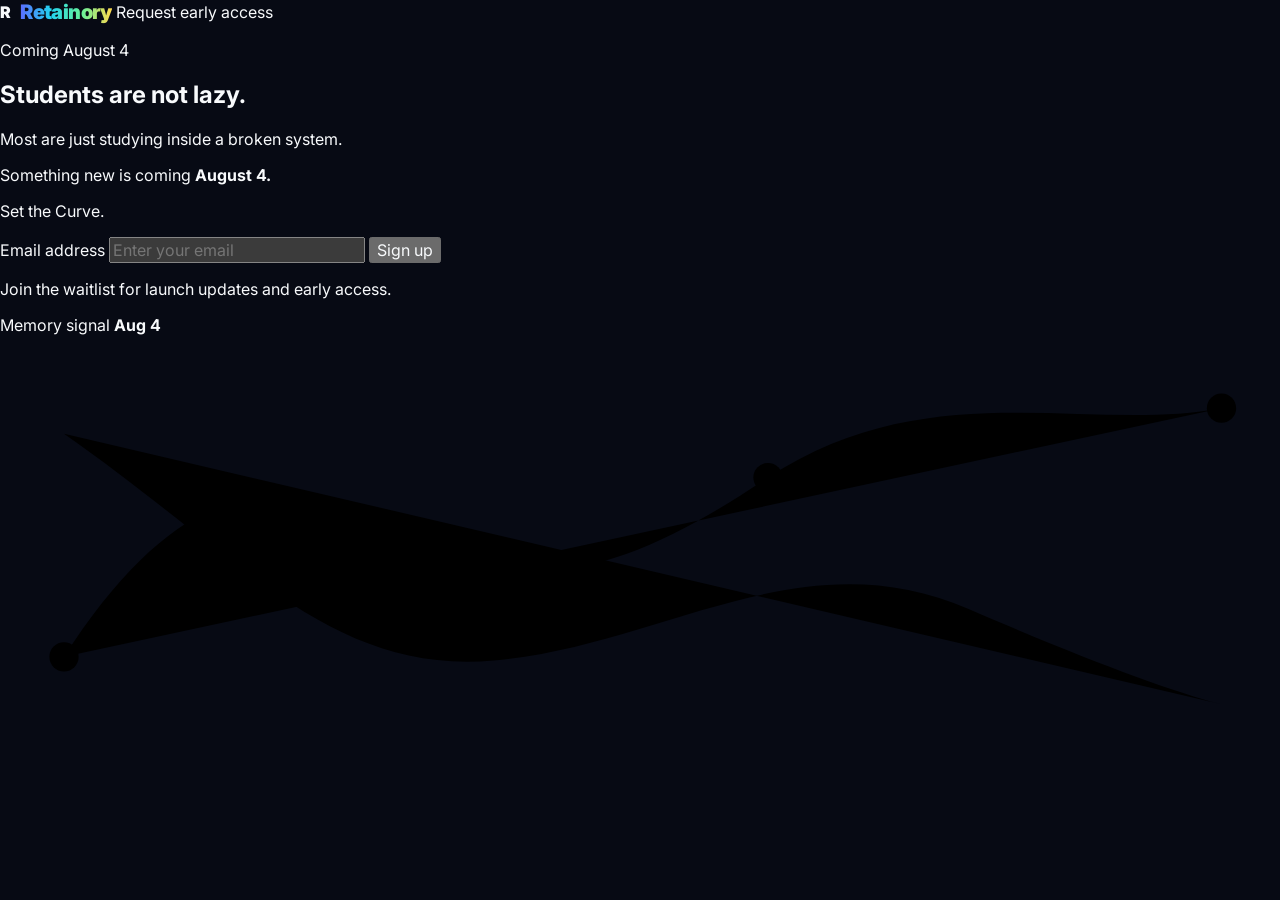
==== commit b4164c23: "Replace site with prelaunch waitlist landing page" ====
--- a/index.html
+++ b/index.html
@@ -3,125 +3,75 @@
 <head>
   <meta charset="utf-8" />
   <meta name="viewport" content="width=device-width, initial-scale=1" />
-  <meta name="theme-color" content="#070A14" />
-  <title>Retainory — Test Prep Built Around Memory Retention</title>
-  <meta name="description" content="Retainory is an iOS study app that replaces cramming with adaptive test prep built around memory curves, retention, and readiness." />
+  <meta name="theme-color" content="#050711" />
+  <title>Retainory — Set the Curve</title>
+  <meta name="description" content="Students are not lazy. Most are just studying inside a broken system. Something new is coming August 4. Set the Curve." />
   <link rel="preconnect" href="https://fonts.googleapis.com">
   <link rel="preconnect" href="https://fonts.gstatic.com" crossorigin>
   <link href="https://fonts.googleapis.com/css2?family=Inter:wght@400;500;600;700;800;900&family=Sora:wght@600;700;800&display=swap" rel="stylesheet">
-  <link rel="icon" href="assets/favicon.png" />
-  <link rel="stylesheet" href="styles.css?v=20260619-4" />
-  <link rel="stylesheet" href="hero-scroll.css?v=20260619-4" data-hero-scroll-style />
-  <link rel="stylesheet" href="hero-real.css?v=20260619-4" />
+  <link rel="stylesheet" href="styles.css?v=prelaunch-20260619" />
 </head>
 <body>
-  <a class="skip-link" href="#main">Skip to content</a>
-  <div class="site-bg" aria-hidden="true"><div class="site-bg__grid"></div><div class="orb orb--a"></div><div class="orb orb--b"></div><div class="orb orb--c"></div><div class="noise"></div></div>
+  <main class="prelaunch" aria-labelledby="main-title">
+    <div class="ambient" aria-hidden="true">
+      <span class="orb orb--one"></span>
+      <span class="orb orb--two"></span>
+      <span class="orb orb--three"></span>
+      <span class="curve curve--one"></span>
+      <span class="curve curve--two"></span>
+      <span class="grain"></span>
+    </div>
 
-  <header class="header" data-header>
-    <div class="container header__inner">
-      <a class="brand" href="#top" aria-label="Retainory home"><span class="brand__mark" aria-hidden="true">R</span><span>Retainory</span></a>
-      <nav class="nav" aria-label="Primary navigation"><a href="#how">How it works</a><a href="#memory-curve">Memory curve</a><a href="#students">For students</a><a href="#science">Science</a></nav>
-      <div class="header__actions"><a class="nav-store js-app-store-link" href="APP_STORE_LINK_PLACEHOLDER">App Store</a><a class="btn btn--small btn--primary js-app-store-link" href="APP_STORE_LINK_PLACEHOLDER">Download app</a><button class="nav-toggle" type="button" aria-label="Open menu" aria-expanded="false" data-nav-toggle><span></span><span></span><span></span></button></div>
-    </div>
-    <div class="mobile-menu" hidden data-mobile-menu><div class="container mobile-menu__inner"><a href="#how">How it works</a><a href="#memory-curve">Memory curve</a><a href="#students">For students</a><a href="#science">Science</a><a class="btn btn--primary btn--full js-app-store-link" href="APP_STORE_LINK_PLACEHOLDER">Download on App Store</a></div></div>
-  </header>
+    <section class="hero-card">
+      <nav class="topbar" aria-label="Retainory prelaunch navigation">
+        <a class="brand" href="/" aria-label="Retainory home">
+          <span class="brand-mark">R</span>
+          <span>Retainory</span>
+        </a>
+        <a class="topbar-link" href="#waitlist">Request early access</a>
+      </nav>
 
-  <main id="main">
-    <section class="scroll-hero" id="top" data-hero-scroll>
-      <div class="scroll-hero__sticky">
-        <div class="container scroll-hero__layout">
-          <div class="scroll-hero__copy reveal" data-hero-title>
-            <p class="eyebrow"><span></span> Test prep built around memory curves</p>
-            <h1>Set the curve.<br><span>Replace cramming with retention.</span></h1>
-            <p class="hero__subtitle">Retainory helps students review before they forget, track readiness, and optimize every session around their personal memory curve.</p>
-            <div class="hero__actions"><a class="btn btn--large btn--primary js-app-store-link" href="APP_STORE_LINK_PLACEHOLDER">Download on App Store</a><a class="btn btn--large btn--secondary" href="#memory-curve"><span class="play" aria-hidden="true"></span>Watch the curve</a></div>
-            <div class="hero__trust"><span>iPhone-first</span><span>Real memory curve</span><span>Readiness tracking</span></div>
-          </div>
+      <div class="hero-content">
+        <p class="status-pill"><span></span> Coming August 4</p>
+        <h1 id="main-title">Students are not lazy.</h1>
+        <p class="manifesto">Most are just studying inside a broken system.</p>
+        <p class="arrival">Something new is coming <strong>August 4.</strong></p>
+        <p class="signature">Set the Curve.</p>
 
-          <div class="phone-scene reveal" aria-label="Animated Retainory app preview">
-            <div class="phone-card real-phone-card" data-hero-phone>
-              <div class="phone-glow" aria-hidden="true"></div>
-              <div class="app-screen real-app-screen">
-                <div class="real-status" aria-hidden="true"><strong>4:55</strong><div class="real-status-icons"><i></i><i></i><i></i></div></div>
-                <div class="real-app-title">Retainory</div>
+        <form id="waitlist" class="waitlist-form" action="WAITLIST_FORM_ENDPOINT" method="post" data-waitlist-form>
+          <label class="sr-only" for="email">Email address</label>
+          <input id="email" name="email" type="email" autocomplete="email" placeholder="Enter your email" required />
+          <button type="submit">Sign up</button>
+          <p class="form-note" data-form-note>Join the waitlist for launch updates and early access.</p>
+        </form>
+      </div>
 
-                <section class="real-practice-card">
-                  <div class="real-practice-copy">
-                    <p>Practice ready</p>
-                    <h2>Now</h2>
-                    <span>Math 670 · Exam Jun 26</span>
-                    <a class="real-start-small js-app-store-link" href="APP_STORE_LINK_PLACEHOLDER"><i></i>Start practice</a>
-                  </div>
-                  <div class="real-readiness-ring" aria-label="98 percent readiness"><span>98%</span><b>Readiness</b></div>
-                </section>
-
-                <div class="real-insights-row"><h3>Insights</h3><button type="button">Math 670 <span>⌄</span></button></div>
-
-                <section class="real-memory-card">
-                  <div class="real-memory-head"><h3>Memory curve</h3><span>⚑ Jun 26</span></div>
-                  <p class="real-projected">Projected on exam day</p>
-                  <div class="real-score-row"><strong>98%</strong><em>↗ +98% vs no practice</em></div>
-                  <div class="real-tabs"><span>7d</span><span>14d</span><span>30d</span><b>All</b></div>
-                  <div class="real-chart" aria-hidden="true">
-                    <div class="chart-tag chart-tag--today">Today</div>
-                    <div class="chart-tag chart-tag--exam">⚑ Exam</div>
-                    <svg viewBox="0 0 640 300" preserveAspectRatio="none">
-                      <defs><linearGradient id="realCurveGradient" x1="0" y1="0" x2="1" y2="0"><stop stop-color="#6d63ff"/><stop offset=".35" stop-color="#33c7ff"/><stop offset=".7" stop-color="#54ec96"/><stop offset="1" stop-color="#ffe35b"/></linearGradient></defs>
-                      <path class="real-grid" d="M42 62H604M42 152H604M42 252H604M42 48V256M98 48V256M292 48V256M604 48V256"></path>
-                      <rect x="43" y="52" width="56" height="203" rx="2" class="real-band"></rect>
-                      <rect x="292" y="52" width="86" height="203" rx="2" class="real-band"></rect>
-                      <path class="real-no-practice" d="M42 252H604"></path>
-                      <path class="real-curve-line" d="M42 58 C82 72 86 78 98 61 C188 74 250 82 292 70 C386 70 496 76 604 74"></path>
-                      <path class="real-left-line" d="M42 58V252"></path>
-                      <circle cx="42" cy="58" r="7"></circle><circle cx="98" cy="61" r="7"></circle><circle cx="292" cy="70" r="7"></circle>
-                    </svg>
-                    <div class="chart-axis"><span>Jun 19</span><span>100%</span><span>80%</span><span>50%</span><span>0%</span></div>
-                  </div>
-                  <div class="real-legend"><span class="plan">Plan</span><span class="none">No practice</span><span class="session">Session</span></div>
-                </section>
-
-                <a class="real-wide-start js-app-store-link" href="APP_STORE_LINK_PLACEHOLDER"><i></i>Start practice</a>
-                <div class="real-tabbar" aria-hidden="true"><span>●<b>Profile</b></span><span class="active">⌂<b>Home</b></span><span>✓<b>More</b></span></div>
-              </div>
-            </div>
-          </div>
+      <div class="signal-panel" aria-hidden="true">
+        <div class="signal-header">
+          <span>Memory signal</span>
+          <strong>Aug 4</strong>
         </div>
-        <div class="scroll-cue" aria-hidden="true"><span></span> Scroll to lift the app</div>
+        <svg viewBox="0 0 700 240" preserveAspectRatio="none">
+          <defs>
+            <linearGradient id="signalGradient" x1="0" y1="0" x2="1" y2="0">
+              <stop stop-color="#5B6CFF" />
+              <stop offset="0.34" stop-color="#22D3EE" />
+              <stop offset="0.7" stop-color="#65F29B" />
+              <stop offset="1" stop-color="#FFD84D" />
+            </linearGradient>
+          </defs>
+          <path class="signal-grid" d="M30 54H670M30 112H670M30 170H670M120 34V202M300 34V202M480 34V202M670 34V202" />
+          <path class="signal-ghost" d="M35 54 C130 120 180 186 270 178 C362 170 438 110 530 150 C595 178 638 194 668 202" />
+          <path class="signal-line" d="M35 176 C98 78 156 70 222 108 C292 148 348 126 420 78 C508 20 596 54 668 40" />
+          <circle cx="35" cy="176" r="8" />
+          <circle cx="222" cy="108" r="8" />
+          <circle cx="420" cy="78" r="8" />
+          <circle cx="668" cy="40" r="8" />
+        </svg>
       </div>
     </section>
-
-    <section class="section curve-lab" id="memory-curve">
-      <div class="container">
-        <div class="section-heading reveal"><p class="kicker">Signature experience</p><h2>Your memory has a curve. Retainory helps you control it.</h2><p>Make the value obvious: traditional cramming fades, while optimized review points keep retention high through test day.</p></div>
-        <div class="curve-stage reveal" data-curve-stage>
-          <div class="curve-stage__top"><div><p class="ui-label">Bend the forgetting curve</p><strong>Predicted exam readiness</strong></div><div class="curve-score"><span>64%</span><span>→</span><strong>91%</strong></div></div>
-          <svg class="curve-visual" viewBox="0 0 1100 460" role="img" aria-label="Memory curve comparison" preserveAspectRatio="none"><defs><linearGradient id="curveGradient" x1="0" y1="0" x2="1" y2="0"><stop stop-color="#5B6CFF"/><stop offset=".34" stop-color="#22D3EE"/><stop offset=".68" stop-color="#65F29B"/><stop offset="1" stop-color="#FFD84D"/></linearGradient></defs><g class="curve-grid"><path d="M70 70H1030M70 165H1030M70 260H1030M70 355H1030"></path><path d="M70 65V390M310 65V390M550 65V390M790 65V390M1030 65V390"></path></g><path class="curve-fill" d="M76 300 C170 168 240 150 315 205 C405 270 465 226 548 166 C660 86 790 118 910 94 C970 82 1015 72 1034 68 L1034 392 L76 392 Z"></path><path class="curve-line curve-line--cram" d="M76 82 C160 128 222 220 310 285 C410 360 500 374 585 348 C720 306 850 356 1034 382"></path><path class="curve-line curve-line--retainory" d="M76 300 C170 168 240 150 315 205 C405 270 465 226 548 166 C660 86 790 118 910 94 C970 82 1015 72 1034 68"></path><g class="curve-points"><g><circle cx="76" cy="300" r="9"></circle><text x="76" y="280">Today</text></g><g><circle cx="315" cy="205" r="9"></circle><text x="315" y="185">Review scheduled</text></g><g><circle cx="548" cy="166" r="9"></circle><text x="548" y="146">Weak topic reinforced</text></g><g><circle cx="910" cy="94" r="9"></circle><text x="910" y="74">Readiness increased</text></g><g><circle cx="1034" cy="68" r="9"></circle><text x="1034" y="48">Exam protected</text></g></g><g class="curve-axis"><text x="75" y="430">Today</text><text x="310" y="430">Review</text><text x="550" y="430">Reinforce</text><text x="790" y="430">Final push</text><text x="1005" y="430">Exam</text></g></svg>
-          <div class="curve-legend"><span><i class="legend-dot legend-dot--active"></i> Retainory optimized review</span><span><i class="legend-dot legend-dot--muted"></i> Traditional cramming decay</span></div>
-        </div>
-      </div>
-    </section>
-
-    <section class="section plan-builder" id="how">
-      <div class="container plan-grid">
-        <div class="plan-copy reveal"><p class="kicker">Conversion-first UX</p><h2>Start with the student's test, then hand off to the App Store.</h2><p>The homepage should behave like the first step of Retainory: choose a goal, preview the retention path, then download the iOS app to save and continue.</p><ul class="check-list"><li>Personalized before sign-up.</li><li>One focused conversion action.</li><li>App Store handoff ready to connect.</li></ul></div>
-        <form class="selector-card reveal" data-plan-form><div class="selector-card__header"><p class="ui-label">Retention plan preview</p><strong>What are you preparing for?</strong></div><div class="goal-grid" role="radiogroup" aria-label="Study goal"><button type="button" class="goal-chip is-active" data-goal="Final exam">Final exam</button><button type="button" class="goal-chip" data-goal="SAT / ACT">SAT / ACT</button><button type="button" class="goal-chip" data-goal="MCAT">MCAT</button><button type="button" class="goal-chip" data-goal="Class quiz">Class quiz</button><button type="button" class="goal-chip" data-goal="Certification">Certification</button><button type="button" class="goal-chip" data-goal="Other test">Other</button></div><label class="date-field" for="exam-date"><span>When is your test?</span><input id="exam-date" name="exam-date" type="date" /></label><div class="plan-output" aria-live="polite" data-plan-output></div><a class="btn btn--primary btn--full js-app-store-link" href="APP_STORE_LINK_PLACEHOLDER">Download app to save plan</a><p class="fineprint">App Store link coming soon. This button is ready for the live listing URL.</p></form>
-      </div>
-    </section>
-
-    <section class="section race" id="students"><div class="container"><div class="section-heading reveal"><p class="kicker">Retention race</p><h2>While others cram, your retention compounds.</h2><p>A premium performance loop: set the goal, practice before decay, and walk in ready.</p></div><div class="race-grid"><article class="race-card reveal"><span>01</span><h3>Set your exam goal</h3><p>Pick the test and date. Retainory builds a schedule around the deadline.</p><div><strong>2 min</strong><small>plan setup</small></div></article><article class="race-card race-card--featured reveal"><span>02</span><h3>Practice before memory drops</h3><p>Sessions surface topics most likely to fade and reinforce them at the right time.</p><div><strong>+28%</strong><small>retention lift</small></div></article><article class="race-card reveal"><span>03</span><h3>Walk in ready</h3><p>Track readiness, weak topics, and final review timing before the exam.</p><div><strong>91%</strong><small>readiness target</small></div></article></div></div></section>
-
-    <section class="section comparison"><div class="container"><div class="section-heading reveal"><p class="kicker">Positioning</p><h2>Cramming is a guess. Retainory is a system.</h2></div><div class="comparison-grid"><article class="compare-card compare-card--muted reveal"><span>Old way</span><h3>Cramming</h3><ul><li>Study everything at once</li><li>Forget what you reviewed too early</li><li>No clear readiness score</li><li>Stress spikes near exam day</li></ul></article><article class="compare-card compare-card--active reveal"><span>Retainory way</span><h3>Optimization</h3><ul><li>Review at the right time</li><li>Focus on weak topics first</li><li>Track exam readiness</li><li>Build retention before test day</li></ul></article></div></div></section>
-
-    <section class="section product-preview"><div class="container"><div class="section-heading reveal"><p class="kicker">App experience</p><h2>Know exactly what to study next.</h2><p>Every visual reinforces the same promise: less guessing, more retention, clearer readiness.</p></div><div class="preview-grid"><article class="preview-card reveal"><p class="ui-label">Practice ready</p><h3>Start the next best session</h3><div class="preview-practice"><strong>Now</strong><span>Final exam · Sep 28</span><a class="mock-cta js-app-store-link" href="APP_STORE_LINK_PLACEHOLDER">Start practice</a></div></article><article class="preview-card preview-card--wide reveal"><p class="ui-label">Memory curve</p><h3>See retention rise over time</h3><svg class="preview-sparkline" viewBox="0 0 420 150" aria-hidden="true" preserveAspectRatio="none"><path d="M10 112 C70 44 120 38 160 68 C210 104 250 72 292 46 C340 16 380 28 410 20"></path><circle cx="160" cy="68" r="6"></circle><circle cx="292" cy="46" r="6"></circle><circle cx="410" cy="20" r="6"></circle></svg></article><article class="preview-card reveal"><p class="ui-label">Insights</p><h3>Track what needs attention</h3><div class="insight-list"><span><b>Weakest topic</b> Enzyme kinetics</span><span><b>Best streak</b> 6 days</span><span><b>Predicted readiness</b> 87%</span></div></article></div></div></section>
-
-    <section class="section science" id="science"><div class="container"><div class="section-heading reveal"><p class="kicker">Science-backed, student-friendly</p><h2>Built around how memory actually works.</h2></div><div class="science-grid"><article class="science-card reveal"><i class="science-icon science-icon--curve"></i><h3>Memory curves</h3><p>Track how retention changes as time passes.</p></article><article class="science-card reveal"><i class="science-icon science-icon--repeat"></i><h3>Spaced repetition</h3><p>Review before knowledge fades.</p></article><article class="science-card reveal"><i class="science-icon science-icon--adaptive"></i><h3>Adaptive practice</h3><p>Spend more time on what you are likely to forget.</p></article><article class="science-card reveal"><i class="science-icon science-icon--ready"></i><h3>Readiness analytics</h3><p>Know when you are actually prepared.</p></article></div></div></section>
-
-    <section class="final-cta" id="download"><div class="container"><div class="final-panel reveal"><div><p class="kicker">Download Retainory</p><h2>Set your curve before your next test.</h2><p>Create a personalized retention plan and start your first optimized study session from the iOS app.</p><a class="btn btn--large btn--primary js-app-store-link" href="APP_STORE_LINK_PLACEHOLDER">Download on App Store</a><span class="final-note">App Store link coming soon.</span></div><div class="cta-visual" aria-hidden="true"><div class="cta-ring"></div><div class="cta-score"><strong>100%</strong><span>ready</span></div></div></div></div></section>
   </main>
 
-  <footer class="footer"><div class="container footer__inner"><a class="brand brand--footer" href="#top"><span>Retainory</span></a><span>© <span id="year"></span> Retainory. All rights reserved.</span><div><a href="#privacy">Privacy</a><a href="#terms">Terms</a><a href="#contact">Contact</a></div></div></footer>
-  <div class="mobile-sticky-cta" data-mobile-sticky><a class="btn btn--primary btn--full js-app-store-link" href="APP_STORE_LINK_PLACEHOLDER">Download app</a></div>
-  <script src="script.js?v=20260619-4" defer></script>
+  <script src="script.js?v=prelaunch-20260619" defer></script>
 </body>
 </html>
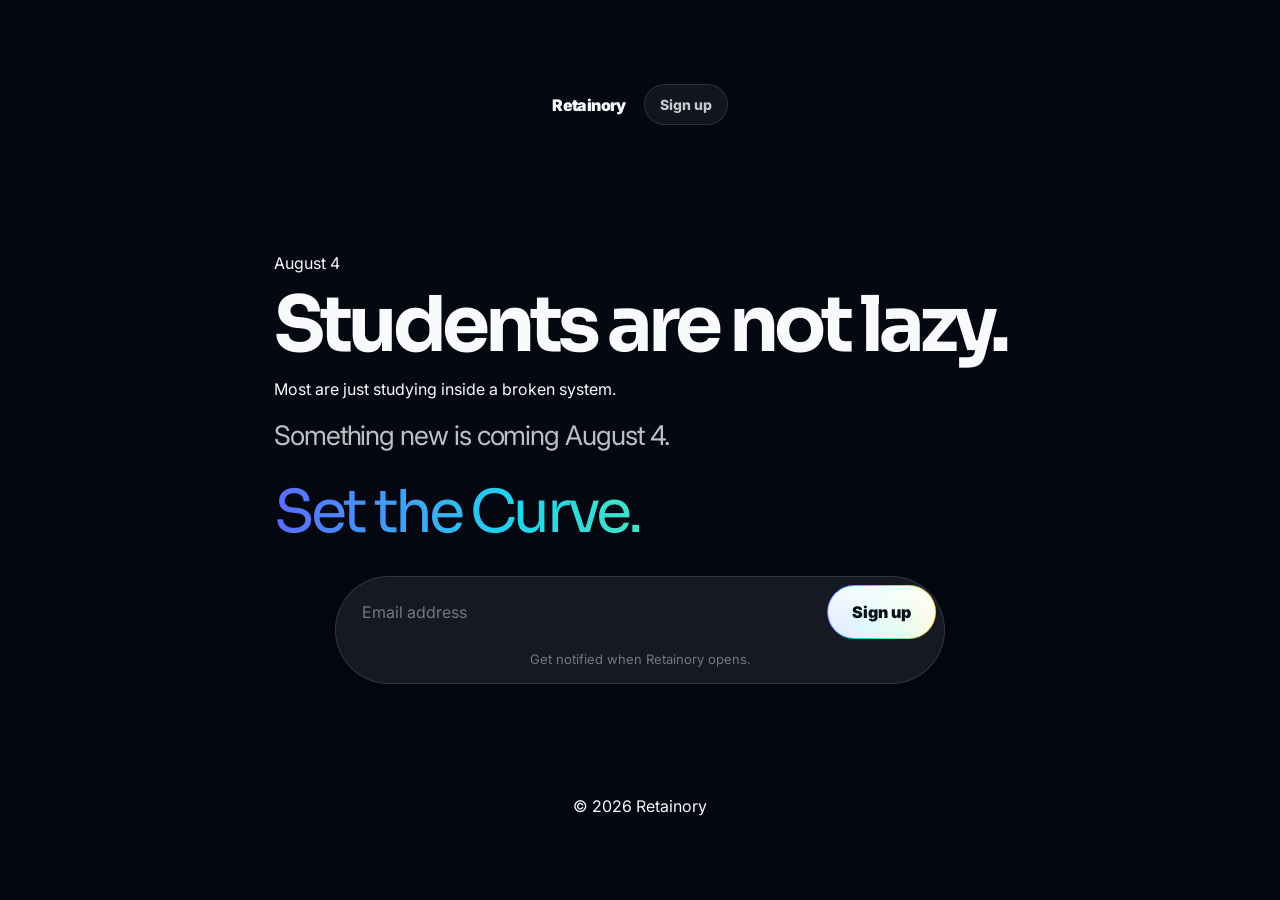
==== commit 7d8bdb50: "Simplify prelaunch page to minimal waitlist" ====
--- a/index.html
+++ b/index.html
@@ -3,75 +3,41 @@
 <head>
   <meta charset="utf-8" />
   <meta name="viewport" content="width=device-width, initial-scale=1" />
-  <meta name="theme-color" content="#050711" />
+  <meta name="theme-color" content="#050505" />
   <title>Retainory — Set the Curve</title>
   <meta name="description" content="Students are not lazy. Most are just studying inside a broken system. Something new is coming August 4. Set the Curve." />
   <link rel="preconnect" href="https://fonts.googleapis.com">
   <link rel="preconnect" href="https://fonts.gstatic.com" crossorigin>
   <link href="https://fonts.googleapis.com/css2?family=Inter:wght@400;500;600;700;800;900&family=Sora:wght@600;700;800&display=swap" rel="stylesheet">
-  <link rel="stylesheet" href="styles.css?v=prelaunch-20260619" />
+  <link rel="stylesheet" href="styles.css?v=minimal-prelaunch-20260619" />
 </head>
 <body>
   <main class="prelaunch" aria-labelledby="main-title">
-    <div class="ambient" aria-hidden="true">
-      <span class="orb orb--one"></span>
-      <span class="orb orb--two"></span>
-      <span class="orb orb--three"></span>
-      <span class="curve curve--one"></span>
-      <span class="curve curve--two"></span>
-      <span class="grain"></span>
-    </div>
+    <nav class="topbar" aria-label="Retainory prelaunch navigation">
+      <a class="brand" href="/" aria-label="Retainory home">Retainory</a>
+      <a class="topbar-link" href="#waitlist">Sign up</a>
+    </nav>
 
-    <section class="hero-card">
-      <nav class="topbar" aria-label="Retainory prelaunch navigation">
-        <a class="brand" href="/" aria-label="Retainory home">
-          <span class="brand-mark">R</span>
-          <span>Retainory</span>
-        </a>
-        <a class="topbar-link" href="#waitlist">Request early access</a>
-      </nav>
+    <section class="hero" aria-label="Retainory prelaunch announcement">
+      <p class="date">August 4</p>
+      <h1 id="main-title">Students are not lazy.</h1>
+      <p class="statement">Most are just studying inside a broken system.</p>
+      <p class="arrival">Something new is coming August 4.</p>
+      <p class="signature">Set the Curve.</p>
 
-      <div class="hero-content">
-        <p class="status-pill"><span></span> Coming August 4</p>
-        <h1 id="main-title">Students are not lazy.</h1>
-        <p class="manifesto">Most are just studying inside a broken system.</p>
-        <p class="arrival">Something new is coming <strong>August 4.</strong></p>
-        <p class="signature">Set the Curve.</p>
+      <form id="waitlist" class="waitlist-form" action="WAITLIST_FORM_ENDPOINT" method="post" data-waitlist-form>
+        <label class="sr-only" for="email">Email address</label>
+        <input id="email" name="email" type="email" autocomplete="email" placeholder="Email address" required />
+        <button type="submit">Sign up</button>
+        <p class="form-note" data-form-note>Get notified when Retainory opens.</p>
+      </form>
+    </section>
 
-        <form id="waitlist" class="waitlist-form" action="WAITLIST_FORM_ENDPOINT" method="post" data-waitlist-form>
-          <label class="sr-only" for="email">Email address</label>
-          <input id="email" name="email" type="email" autocomplete="email" placeholder="Enter your email" required />
-          <button type="submit">Sign up</button>
-          <p class="form-note" data-form-note>Join the waitlist for launch updates and early access.</p>
-        </form>
-      </div>
-
-      <div class="signal-panel" aria-hidden="true">
-        <div class="signal-header">
-          <span>Memory signal</span>
-          <strong>Aug 4</strong>
-        </div>
-        <svg viewBox="0 0 700 240" preserveAspectRatio="none">
-          <defs>
-            <linearGradient id="signalGradient" x1="0" y1="0" x2="1" y2="0">
-              <stop stop-color="#5B6CFF" />
-              <stop offset="0.34" stop-color="#22D3EE" />
-              <stop offset="0.7" stop-color="#65F29B" />
-              <stop offset="1" stop-color="#FFD84D" />
-            </linearGradient>
-          </defs>
-          <path class="signal-grid" d="M30 54H670M30 112H670M30 170H670M120 34V202M300 34V202M480 34V202M670 34V202" />
-          <path class="signal-ghost" d="M35 54 C130 120 180 186 270 178 C362 170 438 110 530 150 C595 178 638 194 668 202" />
-          <path class="signal-line" d="M35 176 C98 78 156 70 222 108 C292 148 348 126 420 78 C508 20 596 54 668 40" />
-          <circle cx="35" cy="176" r="8" />
-          <circle cx="222" cy="108" r="8" />
-          <circle cx="420" cy="78" r="8" />
-          <circle cx="668" cy="40" r="8" />
-        </svg>
-      </div>
-    </section>
+    <footer class="footer">
+      <span>© 2026 Retainory</span>
+    </footer>
   </main>
 
-  <script src="script.js?v=prelaunch-20260619" defer></script>
+  <script src="script.js?v=minimal-prelaunch-20260619" defer></script>
 </body>
 </html>
--- a/styles.css
+++ b/styles.css
@@ -1,31 +1,22 @@
 :root {
   color-scheme: dark;
-  --bg: #070a14;
-  --surface: #0d1222;
-  --surface-2: #151b2f;
-  --surface-3: #1d253b;
+  --bg: #050711;
+  --surface: rgba(14, 18, 34, 0.76);
+  --surface-strong: rgba(22, 27, 49, 0.88);
   --text: #f8fafc;
-  --muted: #a2abc2;
-  --muted-2: #737c96;
-  --line: rgba(255, 255, 255, 0.1);
-  --line-strong: rgba(255, 255, 255, 0.18);
+  --muted: rgba(248, 250, 252, 0.68);
+  --muted-soft: rgba(248, 250, 252, 0.42);
+  --line: rgba(255, 255, 255, 0.12);
   --blue: #5b6cff;
   --cyan: #22d3ee;
   --green: #65f29b;
   --yellow: #ffd84d;
   --gradient: linear-gradient(90deg, var(--blue), var(--cyan), var(--green), var(--yellow));
-  --soft-gradient: linear-gradient(135deg, rgba(91, 108, 255, 0.22), rgba(34, 211, 238, 0.14), rgba(101, 242, 155, 0.1));
-  --shadow: 0 30px 90px rgba(0, 0, 0, 0.44);
-  --shadow-soft: 0 18px 56px rgba(0, 0, 0, 0.3);
-  --radius-xl: 34px;
-  --radius-lg: 26px;
-  --radius-md: 18px;
-  --container: 1160px;
   --ease: cubic-bezier(0.2, 0.8, 0.2, 1);
 }
 
 * { box-sizing: border-box; }
-html { scroll-behavior: smooth; }
+html, body { min-height: 100%; }
 body {
   margin: 0;
   overflow-x: hidden;
@@ -33,308 +24,336 @@
   background: var(--bg);
   color: var(--text);
 }
-body.no-scroll { overflow: hidden; }
 a { color: inherit; text-decoration: none; }
-button, input { font: inherit; color: inherit; }
+button, input { font: inherit; }
 button { cursor: pointer; }
 svg { display: block; }
-.container { width: min(var(--container), calc(100% - 44px)); margin-inline: auto; }
-
-.skip-link {
-  position: absolute;
-  z-index: 1000;
-  left: 16px;
-  top: 12px;
-  transform: translateY(-140%);
-  padding: 10px 14px;
-  border-radius: 999px;
-  background: var(--text);
-  color: var(--bg);
-  font-weight: 800;
-}
-.skip-link:focus { transform: translateY(0); }
-
-.site-bg {
+
+.prelaunch {
+  position: relative;
+  min-height: 100svh;
+  display: grid;
+  place-items: center;
+  padding: 28px;
+  isolation: isolate;
+}
+
+.ambient {
   position: fixed;
   inset: 0;
   z-index: -1;
   overflow: hidden;
-  background: radial-gradient(circle at 50% -18%, rgba(91, 108, 255, 0.28), transparent 42%), linear-gradient(180deg, #090c18 0%, #070a14 58%, #090d19 100%);
-}
-.site-bg__grid {
-  position: absolute;
-  inset: 0;
-  background-image: linear-gradient(rgba(255,255,255,.035) 1px, transparent 1px), linear-gradient(90deg, rgba(255,255,255,.035) 1px, transparent 1px);
-  background-size: 48px 48px;
-  mask-image: linear-gradient(to bottom, rgba(0,0,0,.8), transparent 78%);
-}
-.orb { position: absolute; border-radius: 999px; filter: blur(56px); opacity: .58; }
-.orb--a { width: 520px; height: 520px; left: -220px; top: 120px; background: rgba(91,108,255,.55); animation: floatA 16s var(--ease) infinite; }
-.orb--b { width: 520px; height: 520px; right: -250px; top: 260px; background: rgba(34,211,238,.3); animation: floatB 18s var(--ease) infinite; }
-.orb--c { width: 430px; height: 430px; left: 42%; bottom: -240px; background: rgba(101,242,155,.18); animation: floatC 20s var(--ease) infinite; }
-.noise { position: absolute; inset: 0; opacity: .055; mix-blend-mode: overlay; background-image: url("data:image/svg+xml,%3Csvg xmlns='http://www.w3.org/2000/svg' width='160' height='160'%3E%3Cfilter id='n'%3E%3CfeTurbulence type='fractalNoise' baseFrequency='.9' numOctaves='3' stitchTiles='stitch'/%3E%3C/filter%3E%3Crect width='160' height='160' filter='url(%23n)' opacity='.45'/%3E%3C/svg%3E"); }
-@keyframes floatA { 50% { transform: translate(34px, -28px) scale(1.05); } }
-@keyframes floatB { 50% { transform: translate(-34px, 24px) scale(.98); } }
-@keyframes floatC { 50% { transform: translateY(-40px) scale(1.08); } }
-
-.header {
-  position: sticky;
-  top: 0;
-  z-index: 50;
-  border-bottom: 1px solid transparent;
-  backdrop-filter: blur(18px);
-  transition: background .25s var(--ease), border-color .25s var(--ease);
-}
-.header.is-scrolled { background: rgba(7,10,20,.78); border-color: var(--line); }
-.header__inner { height: 78px; display: flex; align-items: center; justify-content: space-between; gap: 18px; }
-.brand { display: inline-flex; align-items: center; gap: 10px; font-weight: 900; letter-spacing: -.04em; }
-.brand__mark { position: relative; display: grid; place-items: center; width: 36px; height: 36px; border-radius: 14px; border: 1px solid transparent; background: linear-gradient(var(--bg), var(--bg)) padding-box, var(--gradient) border-box; color: transparent; }
-.brand__mark::after { content: "R"; position: absolute; inset: 0; display: grid; place-items: center; background: var(--gradient); -webkit-background-clip: text; background-clip: text; color: transparent; }
-.brand span:last-child { font-size: 20px; background: var(--gradient); -webkit-background-clip: text; background-clip: text; color: transparent; }
-.nav { display: flex; align-items: center; gap: 8px; }
-.nav a, .nav-store { padding: 10px 12px; border-radius: 999px; color: rgba(248,250,252,.74); font-size: 14px; font-weight: 700; transition: .2s var(--ease); }
-.nav a:hover, .nav-store:hover { background: rgba(255,255,255,.08); color: #fff; transform: translateY(-1px); }
-.header__actions { display: flex; align-items: center; gap: 10px; }
-.nav-toggle { display: none; width: 44px; height: 44px; border: 1px solid var(--line); border-radius: 16px; background: rgba(255,255,255,.06); }
-.nav-toggle span { display: block; width: 18px; height: 2px; margin: 4px auto; border-radius: 999px; background: #fff; }
-.mobile-menu { border-top: 1px solid var(--line); border-bottom: 1px solid var(--line); background: rgba(7,10,20,.94); backdrop-filter: blur(18px); }
-.mobile-menu__inner { padding: 14px 0 18px; display: grid; gap: 10px; }
-.mobile-menu a { padding: 13px 14px; border: 1px solid var(--line); border-radius: 16px; background: rgba(255,255,255,.06); font-weight: 800; }
-
-.btn { position: relative; display: inline-flex; align-items: center; justify-content: center; gap: 10px; overflow: hidden; border-radius: 999px; border: 1px solid var(--line); font-weight: 900; letter-spacing: -.01em; white-space: nowrap; transition: transform .24s var(--ease), box-shadow .24s var(--ease), border-color .24s var(--ease); }
-.btn--small { padding: 11px 16px; font-size: 14px; }
-.btn--large { padding: 15px 22px; font-size: 16px; }
-.btn--full { width: 100%; }
-.btn--primary { border: 1px solid transparent; background: linear-gradient(180deg, rgba(255,255,255,.96), rgba(255,255,255,.82)) padding-box, var(--gradient) border-box; color: #07101b; box-shadow: 0 18px 44px rgba(34,211,238,.16); }
-.btn--secondary { border-color: var(--line-strong); background: rgba(255,255,255,.07); color: #fff; }
-.btn:hover { transform: translateY(-2px); box-shadow: 0 24px 58px rgba(0,0,0,.34); }
-.btn:active { transform: translateY(0) scale(.99); }
-.btn__glow { position: absolute; inset: 0; pointer-events: none; }
-.btn__glow::before { content: ""; position: absolute; top: -30%; left: -55%; width: 50%; height: 160%; background: linear-gradient(90deg, transparent, rgba(255,255,255,.62), transparent); transform: skewX(-18deg); }
-.btn--primary:hover .btn__glow::before { animation: shine 1.1s var(--ease) both; }
-@keyframes shine { to { left: 125%; } }
-.play { position: relative; width: 24px; height: 24px; border-radius: 999px; background: rgba(255,255,255,.1); }
-.play::after { content: ""; position: absolute; left: 9px; top: 6px; border-left: 8px solid #fff; border-top: 6px solid transparent; border-bottom: 6px solid transparent; }
-
-.hero { padding: 92px 0 72px; }
-.hero__grid { display: grid; grid-template-columns: minmax(0, 1fr) minmax(460px, .92fr); gap: 44px; align-items: center; }
-.eyebrow, .kicker { margin: 0 0 14px; display: inline-flex; align-items: center; gap: 9px; text-transform: uppercase; letter-spacing: .12em; font-size: 12px; font-weight: 900; color: rgba(248,250,252,.7); }
-.eyebrow span { width: 9px; height: 9px; border-radius: 99px; background: var(--green); box-shadow: 0 0 0 8px rgba(101,242,155,.14); }
-.hero h1, .section-heading h2, .plan-copy h2, .final-panel h2 { margin: 0; font-family: Sora, Inter, sans-serif; letter-spacing: -.06em; line-height: .98; }
-.hero h1 { max-width: 900px; font-size: clamp(46px, 6.4vw, 86px); }
-.hero h1 span { background: var(--gradient); -webkit-background-clip: text; background-clip: text; color: transparent; }
-.hero__subtitle { max-width: 640px; margin: 22px 0 28px; color: rgba(248,250,252,.72); font-size: clamp(17px,1.55vw,21px); line-height: 1.65; }
-.hero__actions { display: flex; gap: 14px; flex-wrap: wrap; }
-.hero__trust { display: flex; flex-wrap: wrap; gap: 10px; margin-top: 18px; }
-.hero__trust span { padding: 9px 11px; border: 1px solid var(--line); border-radius: 999px; background: rgba(255,255,255,.05); color: rgba(248,250,252,.66); font-size: 13px; font-weight: 700; }
-.hero__visual { position: relative; min-height: 560px; display: flex; align-items: center; justify-content: center; perspective: 1200px; }
-.dashboard { position: relative; overflow: hidden; width: min(100%, 560px); padding: 16px; border: 1px solid rgba(255,255,255,.16); border-radius: 34px; background: linear-gradient(180deg, rgba(255,255,255,.12), rgba(255,255,255,.055)); box-shadow: var(--shadow); backdrop-filter: blur(20px); animation: dashboardFloat 7s var(--ease) infinite; }
-.dashboard::before { content: ""; position: absolute; inset: -1px; background: radial-gradient(520px 240px at 25% 5%, rgba(91,108,255,.3), transparent 62%), radial-gradient(520px 240px at 84% 18%, rgba(255,216,77,.14), transparent 56%); pointer-events: none; }
-@keyframes dashboardFloat { 50% { transform: translateY(-10px) rotateX(1deg) rotateY(-1deg); } }
-.dashboard__top { position: relative; height: 38px; display: flex; align-items: center; gap: 7px; padding: 0 8px; }
-.dashboard__top span { width: 9px; height: 9px; border-radius: 99px; background: rgba(255,255,255,.22); }
-.practice-card, .memory-card, .dashboard__bottom { position: relative; z-index: 1; border: 1px solid rgba(255,255,255,.12); border-radius: 24px; background: rgba(9,12,27,.72); }
-.practice-card { display: flex; align-items: center; justify-content: space-between; gap: 18px; padding: 18px; margin-bottom: 12px; }
-.ui-label { margin: 0 0 7px; color: rgba(248,250,252,.48); text-transform: uppercase; letter-spacing: .16em; font-size: 11px; font-weight: 900; }
-.practice-card strong { display: block; font-family: Sora, Inter, sans-serif; font-size: 42px; line-height: 1; background: var(--gradient); -webkit-background-clip: text; background-clip: text; color: transparent; }
-.practice-card small { display: block; margin-top: 9px; color: var(--muted); font-size: 14px; }
-.readiness-ring { --circ: 301.59; position: relative; width: 116px; height: 116px; display: grid; place-items: center; flex: 0 0 auto; }
-.readiness-ring svg { position: absolute; inset: 0; transform: rotate(-90deg); }
-.ring-bg, .ring-value { fill: none; stroke-width: 10; }
-.ring-bg { stroke: rgba(255,255,255,.1); }
-.ring-value { stroke: url(#miniGradient); stroke-linecap: round; stroke-dasharray: var(--circ); stroke-dashoffset: calc(var(--circ) - (var(--circ) * var(--score) / 100)); filter: drop-shadow(0 0 12px rgba(34,211,238,.38)); }
-.readiness-ring div { position: relative; text-align: center; }
-.readiness-ring div strong { font-size: 22px; color: #fff; background: none; -webkit-text-fill-color: #fff; }
-.readiness-ring div span { display: block; text-transform: uppercase; letter-spacing: .15em; font-size: 9px; color: var(--muted); }
-.memory-card { padding: 18px; }
-.card-head { display: flex; align-items: flex-start; justify-content: space-between; gap: 12px; }
-.card-head strong { font-size: 19px; }
-.metric { padding: 7px 10px; border: 1px solid rgba(101,242,155,.22); border-radius: 999px; background: rgba(101,242,155,.13); color: var(--green); font-size: 12px; font-weight: 900; }
-.mini-curve { width: 100%; height: 205px; margin-top: 8px; }
-.grid-line { stroke: rgba(255,255,255,.08); stroke-width: 1; }
-.ghost-line { fill: none; stroke: rgba(255,255,255,.23); stroke-width: 6; stroke-linecap: round; stroke-dasharray: 8 14; }
-.active-line { fill: none; stroke: url(#miniGradient); stroke-width: 7; stroke-linecap: round; filter: drop-shadow(0 0 16px rgba(34,211,238,.34)); stroke-dasharray: 900; stroke-dashoffset: 900; animation: drawLine 2.2s .4s var(--ease) forwards; }
-.curve-dots circle { fill: #101526; stroke: #fff; stroke-width: 3; filter: drop-shadow(0 0 10px rgba(91,108,255,.56)); }
-.timeline { display: flex; justify-content: space-between; color: rgba(248,250,252,.55); font-size: 12px; font-weight: 800; }
-.dashboard__bottom { margin-top: 12px; padding: 12px; display: flex; align-items: center; justify-content: space-between; gap: 12px; }
-.next-session { display: flex; align-items: center; gap: 10px; }
-.next-session i { width: 32px; height: 32px; border-radius: 12px; background: var(--gradient); }
-.next-session strong, .next-session span { display: block; }
-.next-session span { font-size: 12px; color: var(--muted); }
-.mock-cta { display: inline-flex; align-items: center; justify-content: center; padding: 10px 13px; border-radius: 999px; background: linear-gradient(90deg, rgba(91,108,255,.9), rgba(34,211,238,.82)); color: #fff; font-weight: 900; }
-.float-stat { position: absolute; z-index: 3; padding: 12px 14px; border: 1px solid var(--line); border-radius: 18px; background: rgba(15,18,34,.72); backdrop-filter: blur(18px); box-shadow: var(--shadow-soft); }
-.float-stat span, .float-stat strong { display: block; }
-.float-stat span { color: var(--muted); text-transform: uppercase; letter-spacing: .12em; font-size: 11px; font-weight: 900; }
-.float-stat strong { margin-top: 4px; }
-.float-stat--a { left: 4%; top: 16%; }
-.float-stat--b { right: 2%; bottom: 13%; }
-
-.section { padding: 84px 0; }
-.section-heading { max-width: 760px; margin: 0 auto 34px; text-align: center; }
-.section-heading h2, .plan-copy h2, .final-panel h2 { font-size: clamp(34px, 4vw, 58px); }
-.section-heading p:not(.kicker), .plan-copy p, .final-panel p { color: rgba(248,250,252,.68); line-height: 1.7; font-size: 17px; }
-.curve-stage, .selector-card, .race-card, .compare-card, .preview-card, .science-card, .final-panel { border: 1px solid var(--line); background: linear-gradient(180deg, rgba(255,255,255,.1), rgba(255,255,255,.045)); box-shadow: var(--shadow-soft); backdrop-filter: blur(18px); }
-.curve-stage { position: relative; overflow: hidden; padding: 22px; border-radius: 34px; }
-.curve-stage__top { display: flex; justify-content: space-between; align-items: center; gap: 18px; padding: 6px 4px 18px; }
-.curve-stage__top strong { font-size: 24px; }
-.curve-score { display: flex; align-items: center; gap: 12px; padding: 10px 14px; border: 1px solid var(--line); border-radius: 999px; background: rgba(255,255,255,.06); font-weight: 900; }
-.curve-score strong { background: var(--gradient); -webkit-background-clip: text; background-clip: text; color: transparent; }
-.curve-visual { width: 100%; height: 430px; border: 1px solid rgba(255,255,255,.08); border-radius: 24px; background: linear-gradient(180deg, rgba(7,10,20,.74), rgba(7,10,20,.36)); }
-.curve-grid path { stroke: rgba(255,255,255,.075); stroke-width: 1; }
-.curve-fill { fill: url(#curveGradient); opacity: .1; }
-.curve-line { fill: none; stroke-linecap: round; stroke-linejoin: round; }
-.curve-line--cram { stroke: rgba(255,255,255,.3); stroke-width: 5; stroke-dasharray: 10 14; }
-.curve-line--retainory { stroke: url(#curveGradient); stroke-width: 8; filter: drop-shadow(0 0 14px rgba(34,211,238,.4)); stroke-dasharray: 1500; stroke-dashoffset: 1500; }
-.curve-stage.is-visible .curve-line--retainory { animation: drawLine 2.4s .25s var(--ease) forwards; }
-.curve-points g { opacity: 0; transform-box: fill-box; transform-origin: center; }
-.curve-stage.is-visible .curve-points g { animation: popPoint .55s var(--ease) forwards; }
-.curve-points g:nth-child(1) { animation-delay: .25s; }
-.curve-points g:nth-child(2) { animation-delay: .65s; }
-.curve-points g:nth-child(3) { animation-delay: 1s; }
-.curve-points g:nth-child(4) { animation-delay: 1.35s; }
-.curve-points g:nth-child(5) { animation-delay: 1.7s; }
-.curve-points circle { fill: #0b1020; stroke: #fff; stroke-width: 4; }
-.curve-points text, .curve-axis text { fill: rgba(248,250,252,.62); font-size: 18px; font-weight: 800; }
-.curve-points text { text-anchor: middle; }
-.curve-legend { display: flex; flex-wrap: wrap; gap: 12px; margin-top: 16px; }
-.curve-legend span { display: inline-flex; align-items: center; gap: 8px; color: var(--muted); font-weight: 800; }
-.legend-dot { width: 10px; height: 10px; border-radius: 99px; }
-.legend-dot--active { background: var(--gradient); }
-.legend-dot--muted { background: rgba(255,255,255,.38); }
-@keyframes drawLine { to { stroke-dashoffset: 0; } }
+  background:
+    radial-gradient(circle at 50% 12%, rgba(91, 108, 255, 0.24), transparent 36%),
+    radial-gradient(circle at 80% 72%, rgba(34, 211, 238, 0.13), transparent 34%),
+    linear-gradient(180deg, #090c18 0%, #050711 54%, #070a14 100%);
+}
+
+.ambient::before {
+  content: "";
+  position: absolute;
+  inset: 0;
+  background-image:
+    linear-gradient(rgba(255,255,255,.035) 1px, transparent 1px),
+    linear-gradient(90deg, rgba(255,255,255,.035) 1px, transparent 1px);
+  background-size: 54px 54px;
+  mask-image: radial-gradient(circle at center, black 0%, transparent 72%);
+}
+
+.orb {
+  position: absolute;
+  border-radius: 999px;
+  filter: blur(64px);
+  opacity: 0.58;
+}
+.orb--one { width: 520px; height: 520px; left: -180px; top: -80px; background: rgba(91,108,255,.48); animation: floatOne 16s var(--ease) infinite; }
+.orb--two { width: 520px; height: 520px; right: -220px; bottom: -160px; background: rgba(34,211,238,.28); animation: floatTwo 18s var(--ease) infinite; }
+.orb--three { width: 380px; height: 380px; left: 46%; bottom: -220px; background: rgba(101,242,155,.16); animation: floatThree 20s var(--ease) infinite; }
+
+.curve {
+  position: absolute;
+  left: 50%;
+  width: min(880px, 86vw);
+  height: 180px;
+  border-radius: 50%;
+  border-top: 1px solid rgba(255,255,255,.11);
+  transform: translateX(-50%) rotate(-4deg);
+  opacity: .5;
+}
+.curve--one { bottom: 16%; box-shadow: 0 -18px 80px rgba(34,211,238,.09); }
+.curve--two { bottom: 8%; width: min(1040px, 94vw); transform: translateX(-50%) rotate(3deg); opacity: .28; }
+
+.grain {
+  position: absolute;
+  inset: 0;
+  opacity: .065;
+  mix-blend-mode: overlay;
+  background-image: url("data:image/svg+xml,%3Csvg xmlns='http://www.w3.org/2000/svg' width='180' height='180'%3E%3Cfilter id='n'%3E%3CfeTurbulence type='fractalNoise' baseFrequency='.82' numOctaves='3' stitchTiles='stitch'/%3E%3C/filter%3E%3Crect width='180' height='180' filter='url(%23n)' opacity='.45'/%3E%3C/svg%3E");
+}
+
+@keyframes floatOne { 50% { transform: translate(36px, 24px) scale(1.05); } }
+@keyframes floatTwo { 50% { transform: translate(-28px, -20px) scale(1.04); } }
+@keyframes floatThree { 50% { transform: translateY(-36px) scale(1.08); } }
+
+.hero-card {
+  width: min(1120px, 100%);
+  min-height: min(760px, calc(100svh - 56px));
+  position: relative;
+  overflow: hidden;
+  border: 1px solid var(--line);
+  border-radius: 38px;
+  background:
+    radial-gradient(900px 420px at 20% 10%, rgba(91,108,255,.24), transparent 56%),
+    radial-gradient(760px 420px at 84% 86%, rgba(255,216,77,.10), transparent 58%),
+    linear-gradient(180deg, rgba(255,255,255,.08), rgba(255,255,255,.035));
+  box-shadow: 0 34px 110px rgba(0,0,0,.48), inset 0 1px 0 rgba(255,255,255,.06);
+  backdrop-filter: blur(22px);
+  padding: clamp(22px, 3vw, 34px);
+  display: grid;
+  grid-template-rows: auto 1fr auto;
+}
+
+.hero-card::after {
+  content: "";
+  position: absolute;
+  inset: 0;
+  background: linear-gradient(120deg, rgba(255,255,255,.10), transparent 24%, transparent 72%, rgba(255,255,255,.05));
+  pointer-events: none;
+}
+
+.topbar,
+.hero-content,
+.signal-panel {
+  position: relative;
+  z-index: 1;
+}
+
+.topbar {
+  display: flex;
+  align-items: center;
+  justify-content: space-between;
+  gap: 18px;
+}
+
+.brand {
+  display: inline-flex;
+  align-items: center;
+  gap: 10px;
+  font-weight: 900;
+  letter-spacing: -0.04em;
+}
+
+.brand-mark {
+  width: 38px;
+  height: 38px;
+  border-radius: 15px;
+  display: grid;
+  place-items: center;
+  border: 1px solid transparent;
+  background: linear-gradient(#090c18, #090c18) padding-box, var(--gradient) border-box;
+  color: transparent;
+  position: relative;
+}
+.brand-mark::after {
+  content: "R";
+  position: absolute;
+  inset: 0;
+  display: grid;
+  place-items: center;
+  background: var(--gradient);
+  -webkit-background-clip: text;
+  background-clip: text;
+  color: transparent;
+}
+
+.topbar-link {
+  padding: 11px 15px;
+  border: 1px solid var(--line);
+  border-radius: 999px;
+  color: rgba(248,250,252,.78);
+  background: rgba(255,255,255,.055);
+  font-size: 14px;
+  font-weight: 800;
+  transition: transform .2s var(--ease), background .2s var(--ease);
+}
+.topbar-link:hover { transform: translateY(-1px); background: rgba(255,255,255,.09); }
+
+.hero-content {
+  align-self: center;
+  max-width: 860px;
+  margin: 0 auto;
+  text-align: center;
+  padding: 56px 0 42px;
+}
+
+.status-pill {
+  display: inline-flex;
+  align-items: center;
+  gap: 9px;
+  margin: 0 0 22px;
+  padding: 10px 13px;
+  border: 1px solid var(--line);
+  border-radius: 999px;
+  background: rgba(255,255,255,.055);
+  color: rgba(248,250,252,.70);
+  text-transform: uppercase;
+  letter-spacing: .13em;
+  font-size: 12px;
+  font-weight: 900;
+}
+.status-pill span {
+  width: 8px;
+  height: 8px;
+  border-radius: 999px;
+  background: var(--green);
+  box-shadow: 0 0 0 7px rgba(101,242,155,.14), 0 0 24px rgba(101,242,155,.42);
+}
+
+h1 {
+  margin: 0;
+  font-family: Sora, Inter, sans-serif;
+  font-size: clamp(42px, 6vw, 84px);
+  line-height: .96;
+  letter-spacing: -0.065em;
+}
+
+.manifesto,
+.arrival {
+  margin: 18px auto 0;
+  max-width: 780px;
+  color: var(--muted);
+  font-size: clamp(19px, 2.1vw, 28px);
+  line-height: 1.35;
+  letter-spacing: -0.04em;
+}
+.arrival { color: rgba(248,250,252,.76); }
+.arrival strong { color: var(--text); }
+
+.signature {
+  margin: 30px 0 0;
+  font-family: Sora, Inter, sans-serif;
+  font-size: clamp(34px, 4.6vw, 66px);
+  line-height: 1;
+  letter-spacing: -0.065em;
+  background: var(--gradient);
+  -webkit-background-clip: text;
+  background-clip: text;
+  color: transparent;
+}
+
+.waitlist-form {
+  width: min(610px, 100%);
+  margin: 34px auto 0;
+  display: grid;
+  grid-template-columns: 1fr auto;
+  gap: 10px;
+  padding: 8px;
+  border: 1px solid var(--line);
+  border-radius: 999px;
+  background: rgba(255,255,255,.075);
+  box-shadow: 0 18px 48px rgba(0,0,0,.22);
+}
+
+.sr-only {
+  position: absolute;
+  width: 1px;
+  height: 1px;
+  padding: 0;
+  margin: -1px;
+  overflow: hidden;
+  clip: rect(0, 0, 0, 0);
+  white-space: nowrap;
+  border: 0;
+}
+
+.waitlist-form input {
+  min-width: 0;
+  height: 54px;
+  border: 0;
+  outline: 0;
+  border-radius: 999px;
+  background: transparent;
+  color: var(--text);
+  padding: 0 18px;
+  font-size: 16px;
+}
+.waitlist-form input::placeholder { color: rgba(248,250,252,.42); }
+
+.waitlist-form button {
+  height: 54px;
+  border: 1px solid transparent;
+  border-radius: 999px;
+  padding: 0 24px;
+  background: linear-gradient(180deg, rgba(255,255,255,.96), rgba(255,255,255,.82)) padding-box, var(--gradient) border-box;
+  color: #07101b;
+  font-weight: 900;
+  transition: transform .2s var(--ease), box-shadow .2s var(--ease);
+}
+.waitlist-form button:hover { transform: translateY(-1px); box-shadow: 0 14px 34px rgba(34,211,238,.18); }
+
+.form-note {
+  grid-column: 1 / -1;
+  margin: 2px 14px 8px;
+  color: var(--muted-soft);
+  font-size: 13px;
+  text-align: center;
+}
+.form-note.is-success { color: var(--green); }
+.form-note.is-warning { color: var(--yellow); }
+
+.signal-panel {
+  width: min(780px, 100%);
+  margin: 0 auto;
+  border: 1px solid var(--line);
+  border-radius: 26px;
+  background: rgba(5,7,17,.48);
+  padding: 18px;
+  box-shadow: inset 0 1px 0 rgba(255,255,255,.05);
+}
+.signal-header {
+  display: flex;
+  align-items: center;
+  justify-content: space-between;
+  gap: 12px;
+  margin-bottom: 8px;
+  color: var(--muted-soft);
+  text-transform: uppercase;
+  letter-spacing: .14em;
+  font-size: 12px;
+  font-weight: 900;
+}
+.signal-header strong {
+  color: var(--text);
+  letter-spacing: 0;
+  text-transform: none;
+  font-size: 14px;
+}
+.signal-panel svg { width: 100%; height: 180px; }
+.signal-grid { fill: none; stroke: rgba(255,255,255,.08); stroke-width: 1; stroke-dasharray: 5 9; }
+.signal-ghost { fill: none; stroke: rgba(255,255,255,.24); stroke-width: 5; stroke-linecap: round; stroke-dasharray: 8 14; }
+.signal-line { fill: none; stroke: url(#signalGradient); stroke-width: 7; stroke-linecap: round; stroke-dasharray: 1100; stroke-dashoffset: 1100; animation: drawSignal 2.2s .35s var(--ease) forwards; filter: drop-shadow(0 0 16px rgba(34,211,238,.34)); }
+.signal-panel circle { fill: #090c18; stroke: #fff; stroke-width: 4; opacity: 0; transform-origin: center; animation: popPoint .5s var(--ease) forwards; }
+.signal-panel circle:nth-of-type(1) { animation-delay: .65s; }
+.signal-panel circle:nth-of-type(2) { animation-delay: .95s; }
+.signal-panel circle:nth-of-type(3) { animation-delay: 1.25s; }
+.signal-panel circle:nth-of-type(4) { animation-delay: 1.55s; }
+
+@keyframes drawSignal { to { stroke-dashoffset: 0; } }
 @keyframes popPoint { from { opacity: 0; transform: scale(.55); } to { opacity: 1; transform: scale(1); } }
 
-.plan-grid { display: grid; grid-template-columns: minmax(0,.9fr) minmax(420px,1fr); gap: 36px; align-items: center; }
-.check-list { list-style: none; padding: 0; margin: 22px 0 0; display: grid; gap: 12px; }
-.check-list li { position: relative; padding-left: 28px; color: rgba(248,250,252,.78); font-weight: 700; }
-.check-list li::before { content: ""; position: absolute; left: 0; top: 4px; width: 16px; height: 16px; border-radius: 99px; background: var(--gradient); }
-.selector-card { padding: 22px; border-radius: 30px; }
-.selector-card__header strong { font-family: Sora, Inter, sans-serif; font-size: 26px; }
-.goal-grid { display: grid; grid-template-columns: repeat(3,1fr); gap: 10px; margin: 20px 0; }
-.goal-chip { min-height: 48px; padding: 10px; border: 1px solid var(--line); border-radius: 16px; background: rgba(255,255,255,.06); font-weight: 900; transition: .2s var(--ease); }
-.goal-chip:hover { transform: translateY(-1px); border-color: var(--line-strong); }
-.goal-chip.is-active { border-color: rgba(34,211,238,.42); background: linear-gradient(180deg, rgba(91,108,255,.24), rgba(34,211,238,.12)); box-shadow: 0 0 0 4px rgba(34,211,238,.08); }
-.date-field { display: grid; gap: 8px; color: var(--muted); font-weight: 800; }
-.date-field input { height: 52px; padding: 0 14px; border: 1px solid var(--line); border-radius: 16px; background: rgba(255,255,255,.07); }
-.plan-output { display: grid; grid-template-columns: repeat(2,1fr); gap: 10px; margin: 16px 0; }
-.plan-output div { padding: 13px; border: 1px solid var(--line); border-radius: 16px; background: rgba(0,0,0,.18); }
-.plan-output span, .plan-output strong { display: block; }
-.plan-output span { color: var(--muted); font-size: 12px; font-weight: 800; }
-.plan-output strong { margin-top: 4px; }
-.fineprint { margin: 12px 0 0; color: var(--muted-2); font-size: 12px; text-align: center; }
-.race-grid, .comparison-grid, .preview-grid, .science-grid { display: grid; gap: 16px; }
-.race-grid { grid-template-columns: repeat(3,1fr); }
-.race-card { position: relative; overflow: hidden; padding: 22px; border-radius: 28px; }
-.race-card--featured { border-color: rgba(34,211,238,.28); background: linear-gradient(180deg, rgba(91,108,255,.2), rgba(34,211,238,.08)); }
-.race-card > span, .compare-card > span { display: inline-flex; margin-bottom: 18px; color: var(--cyan); text-transform: uppercase; letter-spacing: .12em; font-size: 12px; font-weight: 900; }
-.race-card h3, .compare-card h3, .preview-card h3, .science-card h3 { margin: 0 0 10px; font-family: Sora, Inter, sans-serif; letter-spacing: -.04em; font-size: 24px; }
-.race-card p, .compare-card li, .science-card p { color: rgba(248,250,252,.68); line-height: 1.65; }
-.race-card div:last-child { margin-top: 22px; display: flex; align-items: end; gap: 8px; }
-.race-card div strong { font-size: 36px; background: var(--gradient); -webkit-background-clip: text; background-clip: text; color: transparent; }
-.race-card div small { color: var(--muted); font-weight: 800; }
-.comparison-grid { grid-template-columns: 1fr 1fr; }
-.compare-card { padding: 24px; border-radius: 30px; }
-.compare-card--muted { opacity: .76; background: linear-gradient(180deg, rgba(255,255,255,.07), rgba(255,255,255,.035)); }
-.compare-card--active { border-color: rgba(101,242,155,.24); background: linear-gradient(180deg, rgba(101,242,155,.14), rgba(91,108,255,.09)); }
-.compare-card ul { list-style: none; display: grid; gap: 12px; margin: 16px 0 0; padding: 0; }
-.compare-card li { position: relative; padding-left: 25px; }
-.compare-card li::before { content: ""; position: absolute; left: 0; top: 8px; width: 10px; height: 10px; border-radius: 99px; background: rgba(255,255,255,.32); }
-.compare-card--active li::before { background: var(--gradient); }
-.preview-grid { grid-template-columns: 1fr 1.2fr 1fr; }
-.preview-card { min-height: 260px; overflow: hidden; padding: 22px; border-radius: 28px; color: rgba(248,250,252,.68); line-height: 1.65; }
-.preview-practice { display: grid; gap: 7px; margin-top: 18px; padding: 18px; border: 1px solid var(--line); border-radius: 22px; background: rgba(0,0,0,.2); }
-.preview-practice strong { font-family: Sora, Inter, sans-serif; font-size: 44px; background: var(--gradient); -webkit-background-clip: text; background-clip: text; color: transparent; }
-.preview-practice span { color: var(--muted); }
-.preview-practice .mock-cta { margin-top: 10px; }
-.preview-sparkline { width: 100%; height: 150px; margin-top: 24px; }
-.preview-sparkline path { fill: none; stroke: url(#curveGradient); stroke-width: 8; stroke-linecap: round; filter: drop-shadow(0 0 13px rgba(34,211,238,.36)); }
-.preview-sparkline circle { fill: #111827; stroke: #fff; stroke-width: 4; }
-.insight-list { display: grid; gap: 10px; margin-top: 18px; }
-.insight-list span { display: flex; justify-content: space-between; gap: 10px; padding: 12px; border: 1px solid var(--line); border-radius: 16px; background: rgba(0,0,0,.16); color: var(--muted); }
-.insight-list b { color: #fff; }
-.science-grid { grid-template-columns: repeat(4,1fr); }
-.science-card { padding: 20px; border-radius: 26px; }
-.science-icon { position: relative; display: block; width: 46px; height: 46px; margin-bottom: 18px; border: 1px solid rgba(255,255,255,.18); border-radius: 16px; background: var(--soft-gradient); }
-.science-icon::after { content: ""; position: absolute; inset: 13px; border-radius: 999px; background: var(--gradient); }
-.science-icon--curve::after { top: 21px; height: 4px; border-radius: 0; transform: rotate(-18deg); }
-.science-icon--repeat::after { background: conic-gradient(from 40deg, var(--blue), var(--cyan), var(--green), var(--blue)); mask: radial-gradient(circle, transparent 42%, #000 44%); }
-.science-icon--adaptive::after { clip-path: polygon(50% 0,100% 100%,0 100%); }
-.science-icon--ready::after { box-shadow: 0 0 0 7px rgba(101,242,155,.13); }
-.final-cta { padding: 72px 0 88px; }
-.final-panel { position: relative; overflow: hidden; display: grid; grid-template-columns: minmax(0,1fr) 280px; align-items: center; gap: 24px; padding: 36px; border-radius: 36px; }
-.final-panel::before { content: ""; position: absolute; inset: -1px; background: radial-gradient(620px 280px at 20% 20%, rgba(91,108,255,.28), transparent 65%), radial-gradient(620px 300px at 84% 40%, rgba(255,216,77,.16), transparent 62%); pointer-events: none; }
-.final-panel > * { position: relative; }
-.final-panel p:not(.kicker) { max-width: 620px; }
-.final-note { display: block; margin-top: 12px; color: var(--muted); font-size: 13px; }
-.cta-visual { height: 250px; display: grid; place-items: center; }
-.cta-ring { position: absolute; width: 218px; height: 218px; border-radius: 50%; background: conic-gradient(var(--blue), var(--cyan), var(--green), var(--yellow), var(--blue)); filter: drop-shadow(0 0 30px rgba(34,211,238,.24)); animation: spin 8s linear infinite; }
-.cta-ring::after { content: ""; position: absolute; inset: 15px; border-radius: 50%; background: #0b1020; }
-.cta-score { position: relative; text-align: center; }
-.cta-score strong { display: block; font-family: Sora, Inter, sans-serif; font-size: 48px; }
-.cta-score span { color: var(--muted); text-transform: uppercase; letter-spacing: .18em; font-size: 12px; font-weight: 900; }
-@keyframes spin { to { transform: rotate(360deg); } }
-.footer { padding: 24px 0 90px; border-top: 1px solid var(--line); background: rgba(255,255,255,.02); color: var(--muted); }
-.footer__inner { display: flex; align-items: center; justify-content: space-between; gap: 14px; flex-wrap: wrap; }
-.footer a { font-weight: 800; }
-.footer__inner > div { display: flex; gap: 14px; }
-.mobile-sticky-cta { position: fixed; z-index: 49; left: 14px; right: 14px; bottom: 14px; display: none; padding: 10px; border: 1px solid var(--line); border-radius: 24px; background: rgba(7,10,20,.78); backdrop-filter: blur(18px); box-shadow: 0 18px 48px rgba(0,0,0,.38); }
-
-.reveal { opacity: 1; transform: none; filter: none; }
-.js .reveal { opacity: 0; transform: translateY(16px); filter: blur(8px); transition: opacity .7s var(--ease), transform .7s var(--ease), filter .7s var(--ease); }
-.js .reveal.is-visible, .js .is-visible.reveal { opacity: 1; transform: translateY(0); filter: blur(0); }
-
-@media (max-width: 1040px) {
-  .nav { display: none; }
-  .nav-toggle { display: inline-grid; place-items: center; }
-  .nav-toggle span { grid-area: 1 / 1; }
-  .hero__grid, .plan-grid, .final-panel { grid-template-columns: 1fr; }
-  .hero { padding-top: 64px; }
-  .hero__visual { min-height: 520px; }
-  .science-grid, .preview-grid { grid-template-columns: repeat(2,1fr); }
-  .race-grid { grid-template-columns: 1fr; }
-  .cta-visual { height: 210px; }
-}
 @media (max-width: 720px) {
-  .container { width: min(100% - 28px, var(--container)); }
-  .header__inner { height: 70px; }
-  .nav-store { display: none; }
-  .brand span:last-child { font-size: 18px; }
-  .hero { padding: 42px 0 48px; }
-  .hero__grid { gap: 24px; }
-  .hero__visual { min-height: auto; }
-  .hero__actions .btn { width: 100%; }
-  .dashboard { padding: 12px; border-radius: 26px; }
-  .practice-card { align-items: flex-start; }
-  .readiness-ring { width: 94px; height: 94px; }
-  .memory-card { padding: 14px; }
-  .mini-curve { height: 150px; }
-  .float-stat { display: none; }
-  .section { padding: 58px 0; }
-  .curve-stage { padding: 14px; border-radius: 26px; }
-  .curve-stage__top { align-items: flex-start; flex-direction: column; }
-  .curve-visual { height: 320px; }
-  .curve-points text { display: none; }
-  .curve-axis text { font-size: 24px; }
-  .goal-grid, .plan-output, .comparison-grid, .science-grid, .preview-grid { grid-template-columns: 1fr; }
-  .selector-card { padding: 18px; border-radius: 24px; }
-  .mobile-sticky-cta { display: block; }
-  .footer { padding-bottom: 104px; }
-}
-@media (max-width: 480px) {
-  .hero h1 { font-size: 42px; }
-  .section-heading h2, .plan-copy h2, .final-panel h2 { font-size: 32px; }
-  .hero__subtitle, .section-heading p:not(.kicker), .plan-copy p, .final-panel p { font-size: 16px; }
-  .practice-card strong { font-size: 34px; }
-  .dashboard__bottom { align-items: stretch; flex-direction: column; }
-  .mock-cta { width: 100%; }
-  .curve-visual { height: 260px; }
-  .curve-axis { display: none; }
-  .science-card, .race-card, .compare-card, .preview-card { padding: 18px; border-radius: 22px; }
-  .final-panel { padding: 22px; border-radius: 26px; }
-}
+  .prelaunch { padding: 14px; align-items: stretch; }
+  .hero-card { min-height: calc(100svh - 28px); border-radius: 28px; padding: 18px; }
+  .topbar-link { display: none; }
+  .hero-content { padding: 56px 0 32px; }
+  .waitlist-form { grid-template-columns: 1fr; border-radius: 28px; }
+  .waitlist-form input, .waitlist-form button { width: 100%; }
+  .signal-panel { padding: 14px; border-radius: 22px; }
+  .signal-panel svg { height: 145px; }
+}
+
 @media (prefers-reduced-motion: reduce) {
   *, *::before, *::after { animation: none !important; transition: none !important; scroll-behavior: auto !important; }
-  .js .reveal, .reveal { opacity: 1; transform: none; filter: none; }
-  .active-line, .curve-line--retainory { stroke-dashoffset: 0 !important; }
-  .curve-points g { opacity: 1 !important; transform: none !important; }
-}
+  .signal-line { stroke-dashoffset: 0; }
+  .signal-panel circle { opacity: 1; }
+}
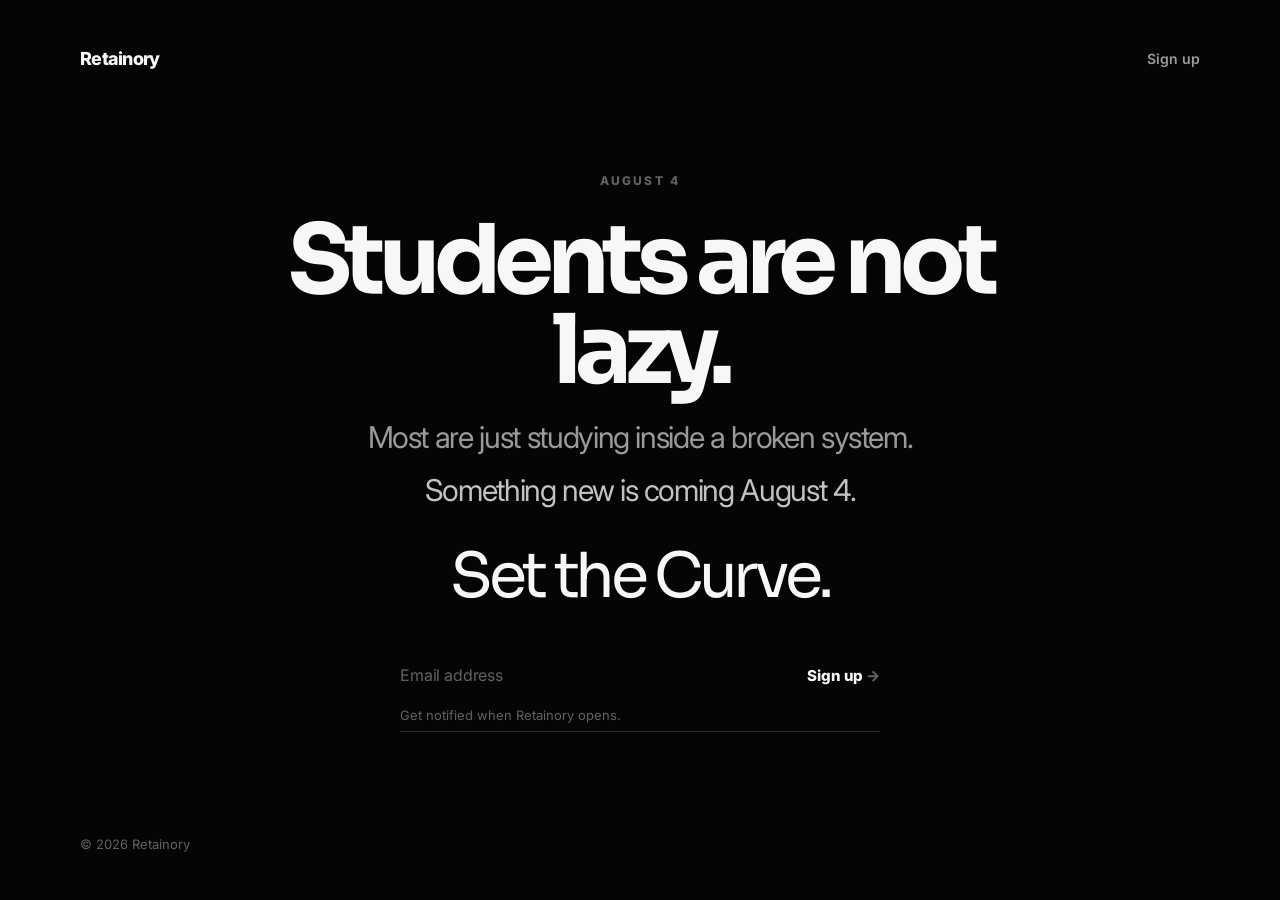
==== commit 62e2de1f: "Cache bust minimal waitlist form styling" ====
--- a/index.html
+++ b/index.html
@@ -9,7 +9,7 @@
   <link rel="preconnect" href="https://fonts.googleapis.com">
   <link rel="preconnect" href="https://fonts.gstatic.com" crossorigin>
   <link href="https://fonts.googleapis.com/css2?family=Inter:wght@400;500;600;700;800;900&family=Sora:wght@600;700;800&display=swap" rel="stylesheet">
-  <link rel="stylesheet" href="styles.css?v=minimal-prelaunch-20260619" />
+  <link rel="stylesheet" href="styles.css?v=minimal-prelaunch-20260619-2" />
 </head>
 <body>
   <main class="prelaunch" aria-labelledby="main-title">
--- a/styles.css
+++ b/styles.css
@@ -1,258 +1,121 @@
 :root {
   color-scheme: dark;
-  --bg: #050711;
-  --surface: rgba(14, 18, 34, 0.76);
-  --surface-strong: rgba(22, 27, 49, 0.88);
-  --text: #f8fafc;
-  --muted: rgba(248, 250, 252, 0.68);
-  --muted-soft: rgba(248, 250, 252, 0.42);
-  --line: rgba(255, 255, 255, 0.12);
-  --blue: #5b6cff;
-  --cyan: #22d3ee;
-  --green: #65f29b;
-  --yellow: #ffd84d;
-  --gradient: linear-gradient(90deg, var(--blue), var(--cyan), var(--green), var(--yellow));
-  --ease: cubic-bezier(0.2, 0.8, 0.2, 1);
+  --bg: #050505;
+  --text: #f7f7f5;
+  --muted: rgba(247, 247, 245, 0.62);
+  --soft: rgba(247, 247, 245, 0.38);
+  --line: rgba(247, 247, 245, 0.18);
+  --line-soft: rgba(247, 247, 245, 0.1);
 }
 
 * { box-sizing: border-box; }
 html, body { min-height: 100%; }
+html { scroll-behavior: smooth; }
 body {
   margin: 0;
-  overflow-x: hidden;
-  font-family: Inter, system-ui, -apple-system, BlinkMacSystemFont, "Segoe UI", sans-serif;
   background: var(--bg);
   color: var(--text);
-}
+  font-family: Inter, system-ui, -apple-system, BlinkMacSystemFont, "Segoe UI", sans-serif;
+  -webkit-font-smoothing: antialiased;
+  text-rendering: optimizeLegibility;
+}
+
 a { color: inherit; text-decoration: none; }
 button, input { font: inherit; }
 button { cursor: pointer; }
-svg { display: block; }
 
 .prelaunch {
-  position: relative;
   min-height: 100svh;
   display: grid;
-  place-items: center;
-  padding: 28px;
-  isolation: isolate;
-}
-
-.ambient {
-  position: fixed;
-  inset: 0;
-  z-index: -1;
-  overflow: hidden;
-  background:
-    radial-gradient(circle at 50% 12%, rgba(91, 108, 255, 0.24), transparent 36%),
-    radial-gradient(circle at 80% 72%, rgba(34, 211, 238, 0.13), transparent 34%),
-    linear-gradient(180deg, #090c18 0%, #050711 54%, #070a14 100%);
-}
-
-.ambient::before {
-  content: "";
-  position: absolute;
-  inset: 0;
-  background-image:
-    linear-gradient(rgba(255,255,255,.035) 1px, transparent 1px),
-    linear-gradient(90deg, rgba(255,255,255,.035) 1px, transparent 1px);
-  background-size: 54px 54px;
-  mask-image: radial-gradient(circle at center, black 0%, transparent 72%);
-}
-
-.orb {
-  position: absolute;
-  border-radius: 999px;
-  filter: blur(64px);
-  opacity: 0.58;
-}
-.orb--one { width: 520px; height: 520px; left: -180px; top: -80px; background: rgba(91,108,255,.48); animation: floatOne 16s var(--ease) infinite; }
-.orb--two { width: 520px; height: 520px; right: -220px; bottom: -160px; background: rgba(34,211,238,.28); animation: floatTwo 18s var(--ease) infinite; }
-.orb--three { width: 380px; height: 380px; left: 46%; bottom: -220px; background: rgba(101,242,155,.16); animation: floatThree 20s var(--ease) infinite; }
-
-.curve {
-  position: absolute;
-  left: 50%;
-  width: min(880px, 86vw);
-  height: 180px;
-  border-radius: 50%;
-  border-top: 1px solid rgba(255,255,255,.11);
-  transform: translateX(-50%) rotate(-4deg);
-  opacity: .5;
-}
-.curve--one { bottom: 16%; box-shadow: 0 -18px 80px rgba(34,211,238,.09); }
-.curve--two { bottom: 8%; width: min(1040px, 94vw); transform: translateX(-50%) rotate(3deg); opacity: .28; }
-
-.grain {
-  position: absolute;
-  inset: 0;
-  opacity: .065;
-  mix-blend-mode: overlay;
-  background-image: url("data:image/svg+xml,%3Csvg xmlns='http://www.w3.org/2000/svg' width='180' height='180'%3E%3Cfilter id='n'%3E%3CfeTurbulence type='fractalNoise' baseFrequency='.82' numOctaves='3' stitchTiles='stitch'/%3E%3C/filter%3E%3Crect width='180' height='180' filter='url(%23n)' opacity='.45'/%3E%3C/svg%3E");
-}
-
-@keyframes floatOne { 50% { transform: translate(36px, 24px) scale(1.05); } }
-@keyframes floatTwo { 50% { transform: translate(-28px, -20px) scale(1.04); } }
-@keyframes floatThree { 50% { transform: translateY(-36px) scale(1.08); } }
-
-.hero-card {
+  grid-template-rows: auto 1fr auto;
+  padding: clamp(20px, 4vw, 48px);
+}
+
+.topbar,
+.footer {
   width: min(1120px, 100%);
-  min-height: min(760px, calc(100svh - 56px));
-  position: relative;
-  overflow: hidden;
-  border: 1px solid var(--line);
-  border-radius: 38px;
-  background:
-    radial-gradient(900px 420px at 20% 10%, rgba(91,108,255,.24), transparent 56%),
-    radial-gradient(760px 420px at 84% 86%, rgba(255,216,77,.10), transparent 58%),
-    linear-gradient(180deg, rgba(255,255,255,.08), rgba(255,255,255,.035));
-  box-shadow: 0 34px 110px rgba(0,0,0,.48), inset 0 1px 0 rgba(255,255,255,.06);
-  backdrop-filter: blur(22px);
-  padding: clamp(22px, 3vw, 34px);
-  display: grid;
-  grid-template-rows: auto 1fr auto;
-}
-
-.hero-card::after {
-  content: "";
-  position: absolute;
-  inset: 0;
-  background: linear-gradient(120deg, rgba(255,255,255,.10), transparent 24%, transparent 72%, rgba(255,255,255,.05));
-  pointer-events: none;
-}
-
-.topbar,
-.hero-content,
-.signal-panel {
-  position: relative;
-  z-index: 1;
-}
-
-.topbar {
+  margin-inline: auto;
   display: flex;
   align-items: center;
   justify-content: space-between;
-  gap: 18px;
 }
 
 .brand {
-  display: inline-flex;
-  align-items: center;
-  gap: 10px;
-  font-weight: 900;
+  font-weight: 800;
   letter-spacing: -0.04em;
-}
-
-.brand-mark {
-  width: 38px;
-  height: 38px;
-  border-radius: 15px;
-  display: grid;
-  place-items: center;
-  border: 1px solid transparent;
-  background: linear-gradient(#090c18, #090c18) padding-box, var(--gradient) border-box;
-  color: transparent;
-  position: relative;
-}
-.brand-mark::after {
-  content: "R";
-  position: absolute;
-  inset: 0;
-  display: grid;
-  place-items: center;
-  background: var(--gradient);
-  -webkit-background-clip: text;
-  background-clip: text;
-  color: transparent;
+  font-size: 18px;
 }
 
 .topbar-link {
-  padding: 11px 15px;
-  border: 1px solid var(--line);
-  border-radius: 999px;
-  color: rgba(248,250,252,.78);
-  background: rgba(255,255,255,.055);
+  color: var(--muted);
   font-size: 14px;
+  font-weight: 600;
+  transition: color 160ms ease;
+}
+
+.topbar-link:hover { color: var(--text); }
+
+.hero {
+  width: min(820px, 100%);
+  margin: 0 auto;
+  align-self: center;
+  text-align: center;
+  padding: 64px 0;
+}
+
+.date {
+  margin: 0 0 28px;
+  color: var(--soft);
+  text-transform: uppercase;
+  letter-spacing: 0.18em;
+  font-size: 12px;
   font-weight: 800;
-  transition: transform .2s var(--ease), background .2s var(--ease);
-}
-.topbar-link:hover { transform: translateY(-1px); background: rgba(255,255,255,.09); }
-
-.hero-content {
-  align-self: center;
-  max-width: 860px;
-  margin: 0 auto;
-  text-align: center;
-  padding: 56px 0 42px;
-}
-
-.status-pill {
-  display: inline-flex;
-  align-items: center;
-  gap: 9px;
-  margin: 0 0 22px;
-  padding: 10px 13px;
-  border: 1px solid var(--line);
-  border-radius: 999px;
-  background: rgba(255,255,255,.055);
-  color: rgba(248,250,252,.70);
-  text-transform: uppercase;
-  letter-spacing: .13em;
-  font-size: 12px;
-  font-weight: 900;
-}
-.status-pill span {
-  width: 8px;
-  height: 8px;
-  border-radius: 999px;
-  background: var(--green);
-  box-shadow: 0 0 0 7px rgba(101,242,155,.14), 0 0 24px rgba(101,242,155,.42);
 }
 
 h1 {
   margin: 0;
   font-family: Sora, Inter, sans-serif;
-  font-size: clamp(42px, 6vw, 84px);
-  line-height: .96;
-  letter-spacing: -0.065em;
-}
-
-.manifesto,
+  font-size: clamp(42px, 8vw, 96px);
+  line-height: 0.94;
+  letter-spacing: -0.075em;
+}
+
+.statement,
 .arrival {
-  margin: 18px auto 0;
-  max-width: 780px;
+  margin: 22px auto 0;
+  max-width: 680px;
   color: var(--muted);
-  font-size: clamp(19px, 2.1vw, 28px);
-  line-height: 1.35;
-  letter-spacing: -0.04em;
-}
-.arrival { color: rgba(248,250,252,.76); }
-.arrival strong { color: var(--text); }
+  font-size: clamp(19px, 2.6vw, 30px);
+  line-height: 1.28;
+  letter-spacing: -0.045em;
+}
+
+.arrival {
+  margin-top: 14px;
+  color: rgba(247, 247, 245, 0.78);
+}
 
 .signature {
-  margin: 30px 0 0;
+  margin: 36px 0 0;
   font-family: Sora, Inter, sans-serif;
-  font-size: clamp(34px, 4.6vw, 66px);
+  font-size: clamp(30px, 5vw, 62px);
   line-height: 1;
-  letter-spacing: -0.065em;
-  background: var(--gradient);
-  -webkit-background-clip: text;
-  background-clip: text;
-  color: transparent;
+  letter-spacing: -0.07em;
 }
 
 .waitlist-form {
-  width: min(610px, 100%);
-  margin: 34px auto 0;
+  width: min(480px, 100%);
+  margin: 46px auto 0;
   display: grid;
-  grid-template-columns: 1fr auto;
-  gap: 10px;
-  padding: 8px;
-  border: 1px solid var(--line);
-  border-radius: 999px;
-  background: rgba(255,255,255,.075);
-  box-shadow: 0 18px 48px rgba(0,0,0,.22);
-}
+  grid-template-columns: minmax(0, 1fr) auto;
+  align-items: end;
+  column-gap: 18px;
+  padding-bottom: 8px;
+  border-bottom: 1px solid var(--line);
+  transition: border-color 160ms ease;
+}
+
+.waitlist-form:focus-within { border-bottom-color: rgba(247, 247, 245, 0.42); }
 
 .sr-only {
   position: absolute;
@@ -268,92 +131,74 @@
 
 .waitlist-form input {
   min-width: 0;
-  height: 54px;
+  height: 44px;
   border: 0;
   outline: 0;
-  border-radius: 999px;
   background: transparent;
   color: var(--text);
-  padding: 0 18px;
+  padding: 0;
   font-size: 16px;
-}
-.waitlist-form input::placeholder { color: rgba(248,250,252,.42); }
+  letter-spacing: -0.01em;
+}
+
+.waitlist-form input::placeholder { color: var(--soft); }
 
 .waitlist-form button {
-  height: 54px;
-  border: 1px solid transparent;
-  border-radius: 999px;
-  padding: 0 24px;
-  background: linear-gradient(180deg, rgba(255,255,255,.96), rgba(255,255,255,.82)) padding-box, var(--gradient) border-box;
-  color: #07101b;
-  font-weight: 900;
-  transition: transform .2s var(--ease), box-shadow .2s var(--ease);
-}
-.waitlist-form button:hover { transform: translateY(-1px); box-shadow: 0 14px 34px rgba(34,211,238,.18); }
+  height: 44px;
+  border: 0;
+  background: transparent;
+  color: var(--text);
+  padding: 0;
+  font-size: 15px;
+  font-weight: 800;
+  white-space: nowrap;
+  letter-spacing: -0.01em;
+  transition: opacity 160ms ease, transform 160ms ease;
+}
+
+.waitlist-form button::after {
+  content: " →";
+  color: var(--soft);
+  transition: color 160ms ease, transform 160ms ease;
+}
+
+.waitlist-form button:hover {
+  opacity: 0.74;
+  transform: translateX(1px);
+}
+
+.waitlist-form button:hover::after { color: var(--text); }
 
 .form-note {
   grid-column: 1 / -1;
-  margin: 2px 14px 8px;
-  color: var(--muted-soft);
+  margin: 10px 0 0;
+  color: var(--soft);
   font-size: 13px;
-  text-align: center;
-}
-.form-note.is-success { color: var(--green); }
-.form-note.is-warning { color: var(--yellow); }
-
-.signal-panel {
-  width: min(780px, 100%);
-  margin: 0 auto;
-  border: 1px solid var(--line);
-  border-radius: 26px;
-  background: rgba(5,7,17,.48);
-  padding: 18px;
-  box-shadow: inset 0 1px 0 rgba(255,255,255,.05);
-}
-.signal-header {
-  display: flex;
-  align-items: center;
-  justify-content: space-between;
-  gap: 12px;
-  margin-bottom: 8px;
-  color: var(--muted-soft);
-  text-transform: uppercase;
-  letter-spacing: .14em;
-  font-size: 12px;
-  font-weight: 900;
-}
-.signal-header strong {
-  color: var(--text);
-  letter-spacing: 0;
-  text-transform: none;
-  font-size: 14px;
-}
-.signal-panel svg { width: 100%; height: 180px; }
-.signal-grid { fill: none; stroke: rgba(255,255,255,.08); stroke-width: 1; stroke-dasharray: 5 9; }
-.signal-ghost { fill: none; stroke: rgba(255,255,255,.24); stroke-width: 5; stroke-linecap: round; stroke-dasharray: 8 14; }
-.signal-line { fill: none; stroke: url(#signalGradient); stroke-width: 7; stroke-linecap: round; stroke-dasharray: 1100; stroke-dashoffset: 1100; animation: drawSignal 2.2s .35s var(--ease) forwards; filter: drop-shadow(0 0 16px rgba(34,211,238,.34)); }
-.signal-panel circle { fill: #090c18; stroke: #fff; stroke-width: 4; opacity: 0; transform-origin: center; animation: popPoint .5s var(--ease) forwards; }
-.signal-panel circle:nth-of-type(1) { animation-delay: .65s; }
-.signal-panel circle:nth-of-type(2) { animation-delay: .95s; }
-.signal-panel circle:nth-of-type(3) { animation-delay: 1.25s; }
-.signal-panel circle:nth-of-type(4) { animation-delay: 1.55s; }
-
-@keyframes drawSignal { to { stroke-dashoffset: 0; } }
-@keyframes popPoint { from { opacity: 0; transform: scale(.55); } to { opacity: 1; transform: scale(1); } }
-
-@media (max-width: 720px) {
-  .prelaunch { padding: 14px; align-items: stretch; }
-  .hero-card { min-height: calc(100svh - 28px); border-radius: 28px; padding: 18px; }
+  text-align: left;
+}
+
+.form-note.is-warning { color: rgba(247, 247, 245, 0.72); }
+.form-note.is-success { color: var(--text); }
+
+.footer {
+  color: var(--soft);
+  font-size: 13px;
+}
+
+@media (max-width: 640px) {
+  .prelaunch { padding: 22px; }
   .topbar-link { display: none; }
-  .hero-content { padding: 56px 0 32px; }
-  .waitlist-form { grid-template-columns: 1fr; border-radius: 28px; }
-  .waitlist-form input, .waitlist-form button { width: 100%; }
-  .signal-panel { padding: 14px; border-radius: 22px; }
-  .signal-panel svg { height: 145px; }
-}
-
-@media (prefers-reduced-motion: reduce) {
-  *, *::before, *::after { animation: none !important; transition: none !important; scroll-behavior: auto !important; }
-  .signal-line { stroke-dashoffset: 0; }
-  .signal-panel circle { opacity: 1; }
-}
+  .hero { text-align: left; padding: 56px 0; }
+  .statement,
+  .arrival { margin-left: 0; }
+  .waitlist-form {
+    width: 100%;
+    margin-left: 0;
+    column-gap: 14px;
+  }
+  .waitlist-form input,
+  .waitlist-form button {
+    height: 42px;
+  }
+  .form-note { text-align: left; }
+}
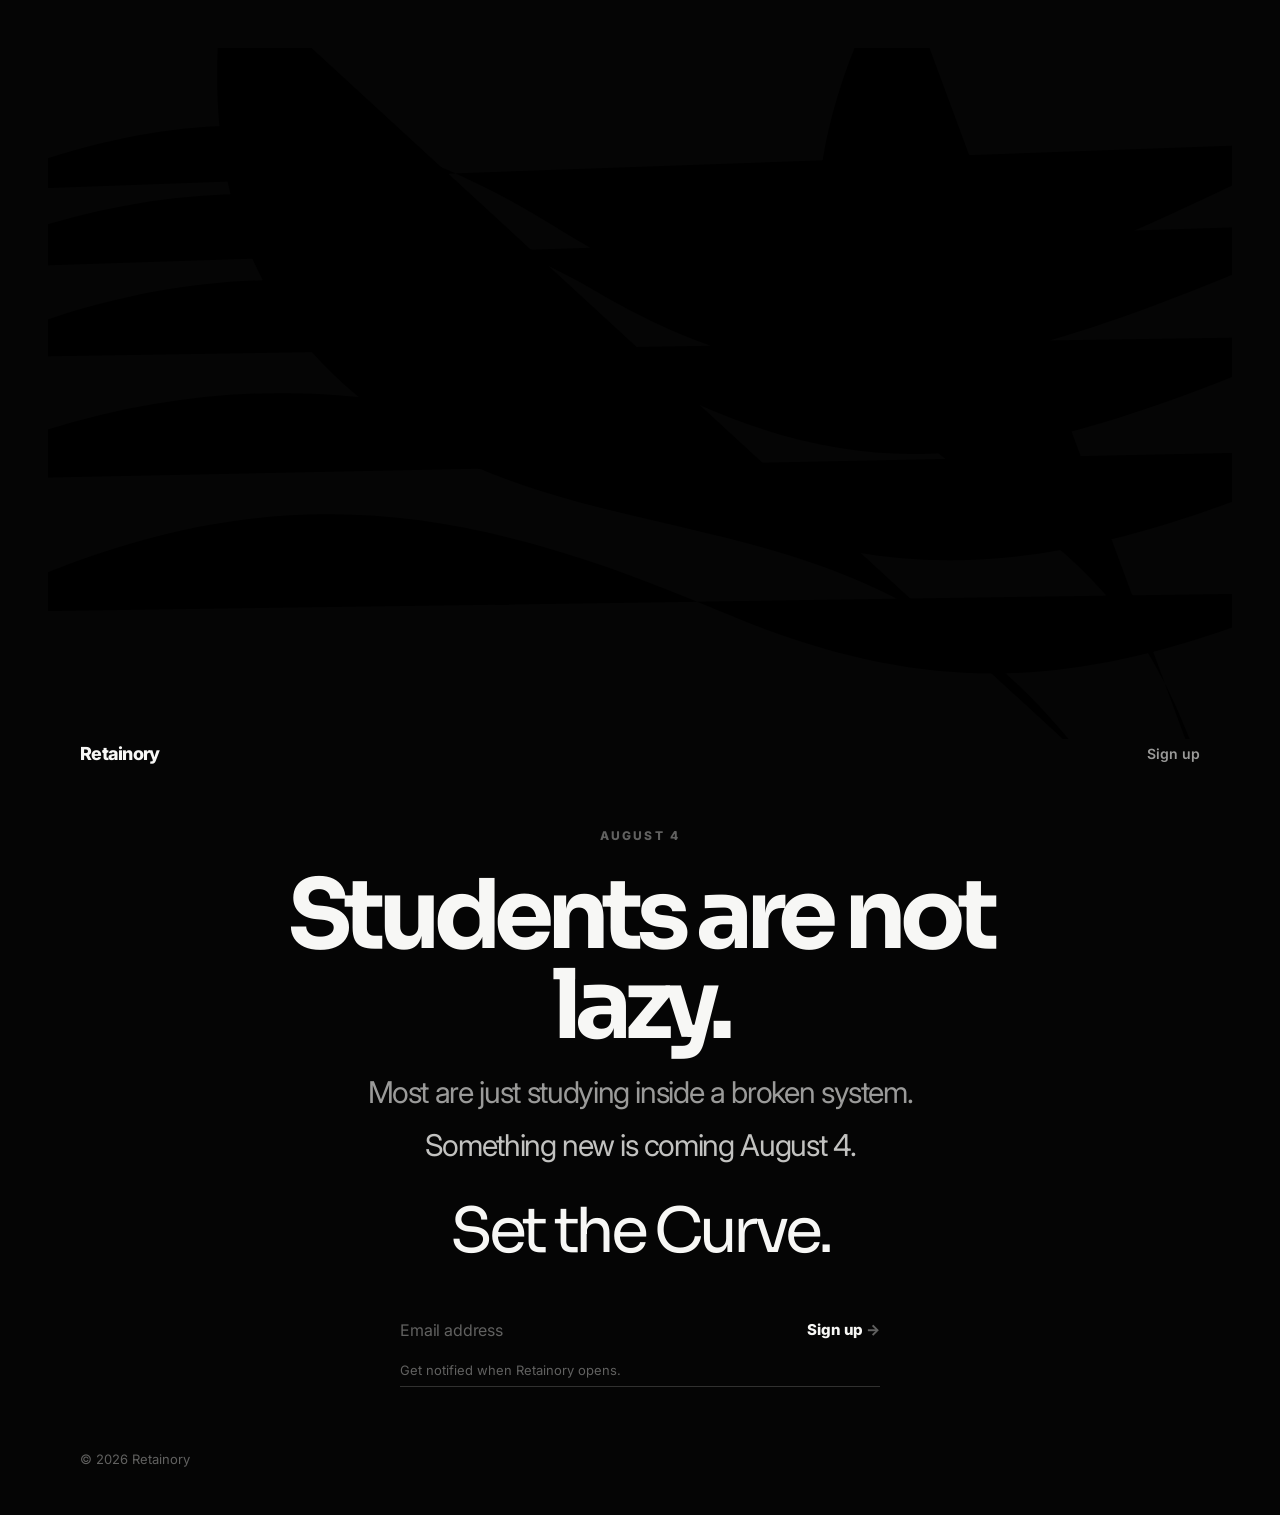
==== commit fbaf6254: "Add subtle background paths to prelaunch page" ====
--- a/index.html
+++ b/index.html
@@ -9,10 +9,22 @@
   <link rel="preconnect" href="https://fonts.googleapis.com">
   <link rel="preconnect" href="https://fonts.gstatic.com" crossorigin>
   <link href="https://fonts.googleapis.com/css2?family=Inter:wght@400;500;600;700;800;900&family=Sora:wght@600;700;800&display=swap" rel="stylesheet">
-  <link rel="stylesheet" href="styles.css?v=minimal-prelaunch-20260619-2" />
+  <link rel="stylesheet" href="styles.css?v=minimal-prelaunch-20260619-3" />
 </head>
 <body>
   <main class="prelaunch" aria-labelledby="main-title">
+    <div class="background-paths" aria-hidden="true">
+      <svg viewBox="0 0 1200 700" preserveAspectRatio="none">
+        <path d="M-90 145 C160 40 328 66 512 180 C760 334 884 294 1290 96" />
+        <path d="M-120 224 C116 116 342 122 558 248 C780 378 948 344 1320 178" />
+        <path d="M-100 314 C160 198 368 214 610 338 C838 454 984 428 1300 292" />
+        <path d="M-130 438 C142 308 392 330 636 450 C856 558 1044 536 1324 408" />
+        <path d="M-90 572 C210 422 416 458 684 572 C902 664 1062 650 1290 552" />
+        <path d="M180 -80 C146 146 214 306 384 400 C598 520 846 454 1050 720" />
+        <path d="M860 -90 C748 116 750 286 894 404 C1026 512 1120 546 1186 790" />
+      </svg>
+    </div>
+
     <nav class="topbar" aria-label="Retainory prelaunch navigation">
       <a class="brand" href="/" aria-label="Retainory home">Retainory</a>
       <a class="topbar-link" href="#waitlist">Sign up</a>
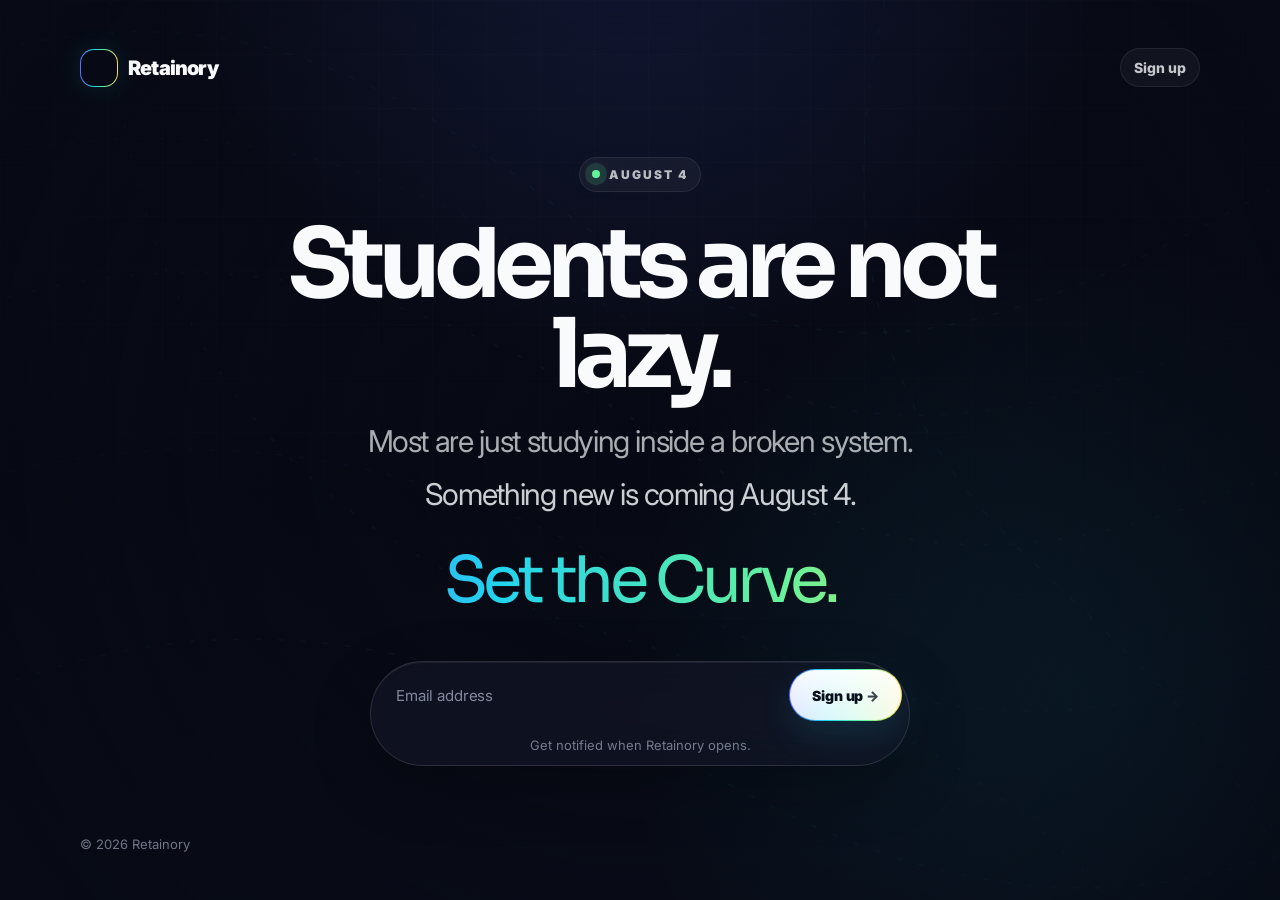
==== commit ecd0d901: "Cache bust Retainory prelaunch visual style" ====
--- a/index.html
+++ b/index.html
@@ -3,13 +3,13 @@
 <head>
   <meta charset="utf-8" />
   <meta name="viewport" content="width=device-width, initial-scale=1" />
-  <meta name="theme-color" content="#050505" />
+  <meta name="theme-color" content="#070A14" />
   <title>Retainory — Set the Curve</title>
   <meta name="description" content="Students are not lazy. Most are just studying inside a broken system. Something new is coming August 4. Set the Curve." />
   <link rel="preconnect" href="https://fonts.googleapis.com">
   <link rel="preconnect" href="https://fonts.gstatic.com" crossorigin>
   <link href="https://fonts.googleapis.com/css2?family=Inter:wght@400;500;600;700;800;900&family=Sora:wght@600;700;800&display=swap" rel="stylesheet">
-  <link rel="stylesheet" href="styles.css?v=minimal-prelaunch-20260619-3" />
+  <link rel="stylesheet" href="styles.css?v=retainory-prelaunch-20260619" />
 </head>
 <body>
   <main class="prelaunch" aria-labelledby="main-title">
--- a/styles.css
+++ b/styles.css
@@ -1,11 +1,19 @@
 :root {
   color-scheme: dark;
-  --bg: #050505;
-  --text: #f7f7f5;
-  --muted: rgba(247, 247, 245, 0.62);
-  --soft: rgba(247, 247, 245, 0.38);
-  --line: rgba(247, 247, 245, 0.18);
-  --line-soft: rgba(247, 247, 245, 0.1);
+  --bg: #070a14;
+  --bg-2: #0b1020;
+  --panel: rgba(21, 23, 41, 0.58);
+  --text: #f8fafc;
+  --muted: rgba(248, 250, 252, 0.68);
+  --soft: rgba(156, 163, 184, 0.72);
+  --line: rgba(255, 255, 255, 0.14);
+  --line-soft: rgba(255, 255, 255, 0.08);
+  --blue: #5b6cff;
+  --cyan: #22d3ee;
+  --green: #65f29b;
+  --yellow: #ffd84d;
+  --gradient: linear-gradient(90deg, var(--blue), var(--cyan), var(--green), var(--yellow));
+  --ease: cubic-bezier(0.2, 0.8, 0.2, 1);
 }
 
 * { box-sizing: border-box; }
@@ -25,10 +33,82 @@
 button { cursor: pointer; }
 
 .prelaunch {
+  position: relative;
   min-height: 100svh;
   display: grid;
   grid-template-rows: auto 1fr auto;
   padding: clamp(20px, 4vw, 48px);
+  overflow: hidden;
+  isolation: isolate;
+  background:
+    radial-gradient(circle at 50% -18%, rgba(91, 108, 255, 0.24), transparent 42%),
+    radial-gradient(circle at 85% 78%, rgba(34, 211, 238, 0.12), transparent 36%),
+    linear-gradient(180deg, #090c18 0%, #070a14 55%, #090d19 100%);
+}
+
+.prelaunch::before {
+  content: "";
+  position: fixed;
+  inset: 0;
+  z-index: -2;
+  background-image:
+    linear-gradient(rgba(255,255,255,.028) 1px, transparent 1px),
+    linear-gradient(90deg, rgba(255,255,255,.028) 1px, transparent 1px);
+  background-size: 54px 54px;
+  mask-image: linear-gradient(to bottom, rgba(0,0,0,.72), transparent 76%);
+}
+
+.background-paths {
+  position: fixed;
+  inset: 0;
+  z-index: -1;
+  pointer-events: none;
+  overflow: hidden;
+}
+
+.background-paths::after {
+  content: "";
+  position: absolute;
+  inset: 0;
+  background: radial-gradient(circle at center, transparent 0%, rgba(7,10,20,.34) 48%, rgba(7,10,20,.78) 100%);
+}
+
+.background-paths svg {
+  position: absolute;
+  inset: -10% -8%;
+  width: 116%;
+  height: 120%;
+  opacity: 0.62;
+  filter: blur(0.1px);
+}
+
+.background-paths path {
+  fill: none;
+  stroke: rgba(34, 211, 238, 0.105);
+  stroke-width: 1;
+  stroke-linecap: round;
+  stroke-dasharray: 4 14;
+  animation: pathDrift 24s linear infinite;
+}
+
+.background-paths path:nth-child(2n) {
+  stroke: rgba(91, 108, 255, 0.12);
+  stroke-width: 0.8;
+  animation-duration: 30s;
+  animation-direction: reverse;
+}
+
+.background-paths path:nth-child(3n) {
+  stroke: rgba(101, 242, 155, 0.08);
+  stroke-width: 1.3;
+  stroke-dasharray: 2 18;
+  animation-duration: 36s;
+}
+
+@keyframes pathDrift {
+  from { stroke-dashoffset: 0; opacity: 0.42; }
+  50% { opacity: 0.72; }
+  to { stroke-dashoffset: -260; opacity: 0.42; }
 }
 
 .topbar,
@@ -38,38 +118,88 @@
   display: flex;
   align-items: center;
   justify-content: space-between;
+  position: relative;
+  z-index: 1;
 }
 
 .brand {
+  display: inline-flex;
+  align-items: center;
+  gap: 10px;
+  font-weight: 900;
+  letter-spacing: -0.04em;
+  font-size: 20px;
+}
+
+.brand::before {
+  content: "R";
+  width: 36px;
+  height: 36px;
+  border-radius: 14px;
+  display: grid;
+  place-items: center;
+  border: 1px solid transparent;
+  background: linear-gradient(var(--bg), var(--bg)) padding-box, var(--gradient) border-box;
+  color: transparent;
+  -webkit-background-clip: padding-box, border-box;
+  background-clip: padding-box, border-box;
+  position: relative;
+  box-shadow: 0 0 28px rgba(34, 211, 238, 0.12);
+}
+
+.topbar-link {
+  color: rgba(248, 250, 252, 0.78);
+  font-size: 14px;
   font-weight: 800;
-  letter-spacing: -0.04em;
-  font-size: 18px;
-}
-
-.topbar-link {
-  color: var(--muted);
-  font-size: 14px;
-  font-weight: 600;
-  transition: color 160ms ease;
-}
-
-.topbar-link:hover { color: var(--text); }
+  padding: 10px 13px;
+  border: 1px solid var(--line-soft);
+  border-radius: 999px;
+  background: rgba(255, 255, 255, 0.045);
+  backdrop-filter: blur(14px);
+  transition: transform 180ms var(--ease), border-color 180ms var(--ease), color 180ms var(--ease), background 180ms var(--ease);
+}
+
+.topbar-link:hover {
+  color: var(--text);
+  border-color: rgba(34, 211, 238, 0.26);
+  background: rgba(34, 211, 238, 0.065);
+  transform: translateY(-1px);
+}
 
 .hero {
-  width: min(820px, 100%);
+  width: min(860px, 100%);
   margin: 0 auto;
   align-self: center;
   text-align: center;
   padding: 64px 0;
+  position: relative;
+  z-index: 1;
 }
 
 .date {
+  display: inline-flex;
+  align-items: center;
+  gap: 9px;
   margin: 0 0 28px;
-  color: var(--soft);
+  color: rgba(248, 250, 252, 0.72);
   text-transform: uppercase;
-  letter-spacing: 0.18em;
+  letter-spacing: 0.16em;
   font-size: 12px;
-  font-weight: 800;
+  font-weight: 900;
+  padding: 9px 12px;
+  border: 1px solid var(--line-soft);
+  border-radius: 999px;
+  background: rgba(255,255,255,.045);
+  backdrop-filter: blur(14px);
+}
+
+.date::before {
+  content: "";
+  width: 8px;
+  height: 8px;
+  border-radius: 999px;
+  background: var(--green);
+  box-shadow: 0 0 0 7px rgba(101, 242, 155, 0.14), 0 0 22px rgba(101, 242, 155, 0.34);
 }
 
 h1 {
@@ -83,7 +213,7 @@
 .statement,
 .arrival {
   margin: 22px auto 0;
-  max-width: 680px;
+  max-width: 700px;
   color: var(--muted);
   font-size: clamp(19px, 2.6vw, 30px);
   line-height: 1.28;
@@ -92,30 +222,42 @@
 
 .arrival {
   margin-top: 14px;
-  color: rgba(247, 247, 245, 0.78);
+  color: rgba(248, 250, 252, 0.82);
 }
 
 .signature {
   margin: 36px 0 0;
   font-family: Sora, Inter, sans-serif;
-  font-size: clamp(30px, 5vw, 62px);
+  font-size: clamp(32px, 5vw, 66px);
   line-height: 1;
   letter-spacing: -0.07em;
+  background: var(--gradient);
+  -webkit-background-clip: text;
+  background-clip: text;
+  color: transparent;
 }
 
 .waitlist-form {
-  width: min(480px, 100%);
-  margin: 46px auto 0;
+  width: min(540px, 100%);
+  margin: 48px auto 0;
   display: grid;
   grid-template-columns: minmax(0, 1fr) auto;
-  align-items: end;
-  column-gap: 18px;
-  padding-bottom: 8px;
-  border-bottom: 1px solid var(--line);
-  transition: border-color 160ms ease;
-}
-
-.waitlist-form:focus-within { border-bottom-color: rgba(247, 247, 245, 0.42); }
+  align-items: center;
+  gap: 8px;
+  padding: 7px;
+  border: 1px solid rgba(255, 255, 255, 0.12);
+  border-radius: 999px;
+  background: rgba(21, 23, 41, 0.58);
+  box-shadow: inset 0 1px 0 rgba(255, 255, 255, 0.06), 0 20px 58px rgba(0, 0, 0, 0.28);
+  backdrop-filter: blur(18px);
+  transition: border-color 180ms var(--ease), box-shadow 180ms var(--ease), background 180ms var(--ease);
+}
+
+.waitlist-form:focus-within {
+  border-color: rgba(34, 211, 238, 0.38);
+  background: rgba(29, 32, 51, 0.72);
+  box-shadow: inset 0 1px 0 rgba(255, 255, 255, 0.08), 0 24px 70px rgba(34, 211, 238, 0.09), 0 22px 60px rgba(0, 0, 0, 0.32);
+}
 
 .sr-only {
   position: absolute;
@@ -131,74 +273,90 @@
 
 .waitlist-form input {
   min-width: 0;
-  height: 44px;
+  height: 52px;
   border: 0;
   outline: 0;
   background: transparent;
   color: var(--text);
-  padding: 0;
-  font-size: 16px;
+  padding: 0 16px 0 18px;
+  font-size: 15px;
   letter-spacing: -0.01em;
 }
 
-.waitlist-form input::placeholder { color: var(--soft); }
+.waitlist-form input::placeholder { color: rgba(156, 163, 184, 0.82); }
 
 .waitlist-form button {
-  height: 44px;
-  border: 0;
-  background: transparent;
-  color: var(--text);
-  padding: 0;
-  font-size: 15px;
-  font-weight: 800;
+  height: 52px;
+  border: 1px solid transparent;
+  border-radius: 999px;
+  background: linear-gradient(180deg, rgba(255,255,255,.96), rgba(255,255,255,.82)) padding-box, var(--gradient) border-box;
+  color: #07101b;
+  padding: 0 22px;
+  font-size: 14px;
+  font-weight: 900;
   white-space: nowrap;
   letter-spacing: -0.01em;
-  transition: opacity 160ms ease, transform 160ms ease;
+  box-shadow: 0 14px 34px rgba(34, 211, 238, 0.12);
+  transition: transform 180ms var(--ease), box-shadow 180ms var(--ease), opacity 180ms var(--ease);
 }
 
 .waitlist-form button::after {
   content: " →";
-  color: var(--soft);
-  transition: color 160ms ease, transform 160ms ease;
+  opacity: 0.78;
 }
 
 .waitlist-form button:hover {
-  opacity: 0.74;
-  transform: translateX(1px);
-}
-
-.waitlist-form button:hover::after { color: var(--text); }
+  transform: translateY(-1px);
+  box-shadow: 0 18px 42px rgba(34, 211, 238, 0.18);
+}
+
+.waitlist-form button:active { transform: translateY(0); }
 
 .form-note {
   grid-column: 1 / -1;
-  margin: 10px 0 0;
+  margin: 8px 12px 5px;
   color: var(--soft);
   font-size: 13px;
-  text-align: left;
-}
-
-.form-note.is-warning { color: rgba(247, 247, 245, 0.72); }
-.form-note.is-success { color: var(--text); }
+  text-align: center;
+}
+
+.form-note.is-warning { color: var(--yellow); }
+.form-note.is-success { color: var(--green); }
 
 .footer {
-  color: var(--soft);
+  color: rgba(156, 163, 184, 0.7);
   font-size: 13px;
 }
 
 @media (max-width: 640px) {
   .prelaunch { padding: 22px; }
+  .brand { font-size: 18px; }
+  .brand::before { width: 34px; height: 34px; border-radius: 13px; }
   .topbar-link { display: none; }
   .hero { text-align: left; padding: 56px 0; }
   .statement,
   .arrival { margin-left: 0; }
+  .signature { text-align: left; }
   .waitlist-form {
     width: 100%;
     margin-left: 0;
-    column-gap: 14px;
+    grid-template-columns: 1fr;
+    gap: 8px;
+    padding: 8px;
+    border-radius: 24px;
   }
-  .waitlist-form input,
+  .waitlist-form input {
+    height: 52px;
+    padding: 0 14px;
+  }
   .waitlist-form button {
-    height: 42px;
+    width: 100%;
+    height: 52px;
   }
-  .form-note { text-align: left; }
-}
+  .form-note { text-align: center; }
+}
+
+@media (prefers-reduced-motion: reduce) {
+  .background-paths path { animation: none; }
+  *, *::before, *::after { transition: none !important; }
+}
